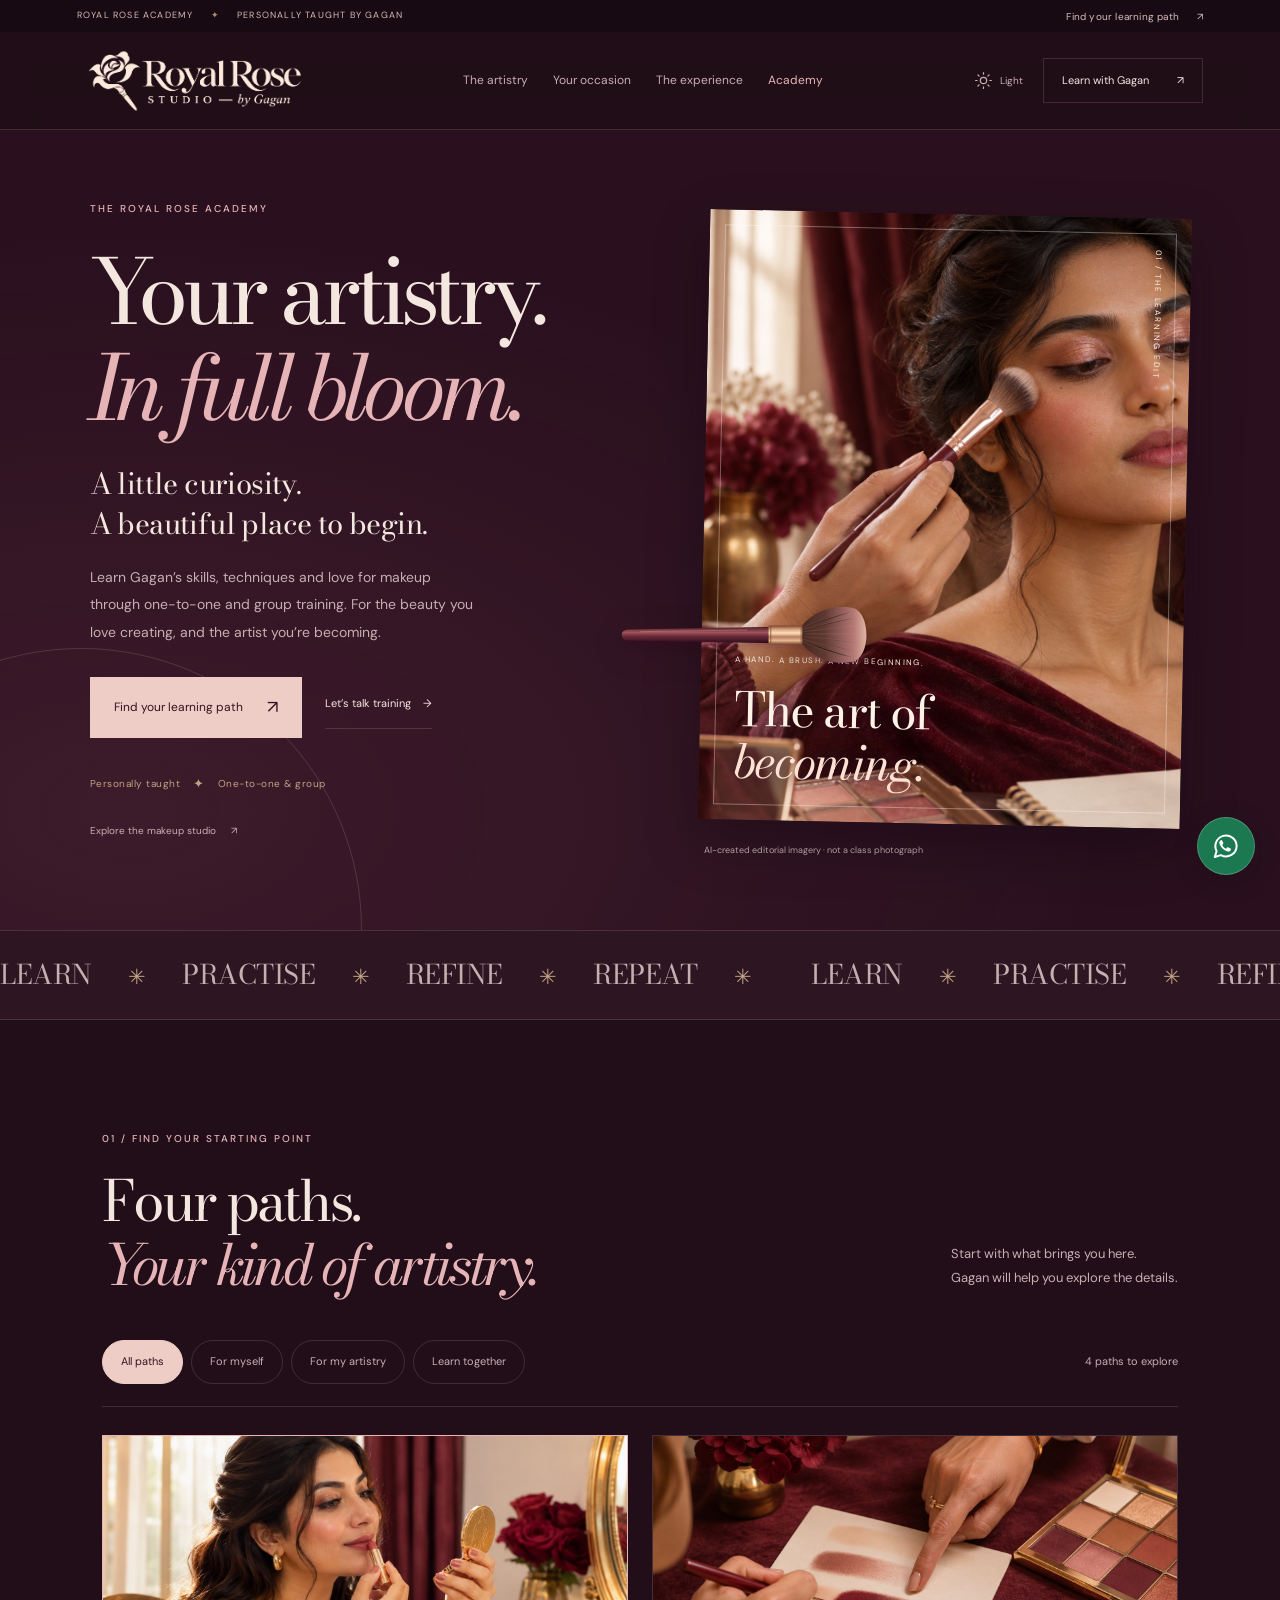
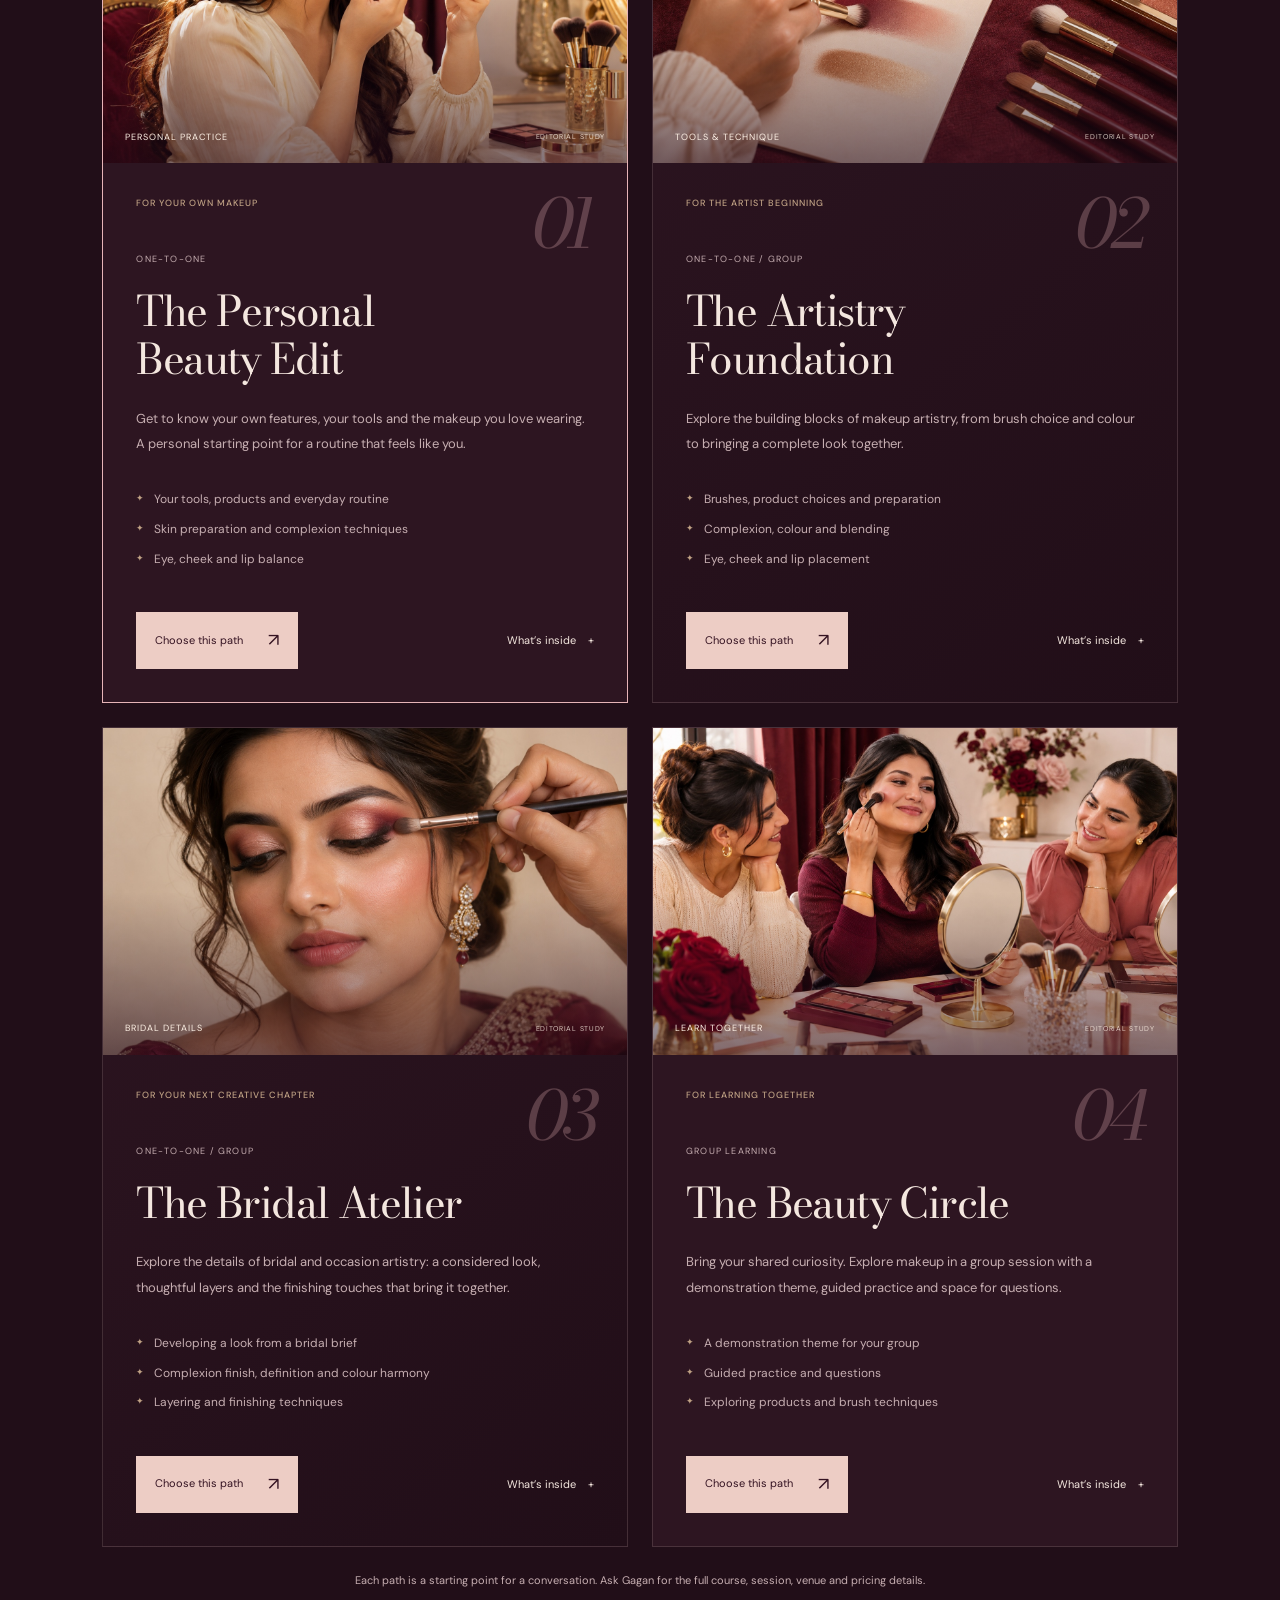
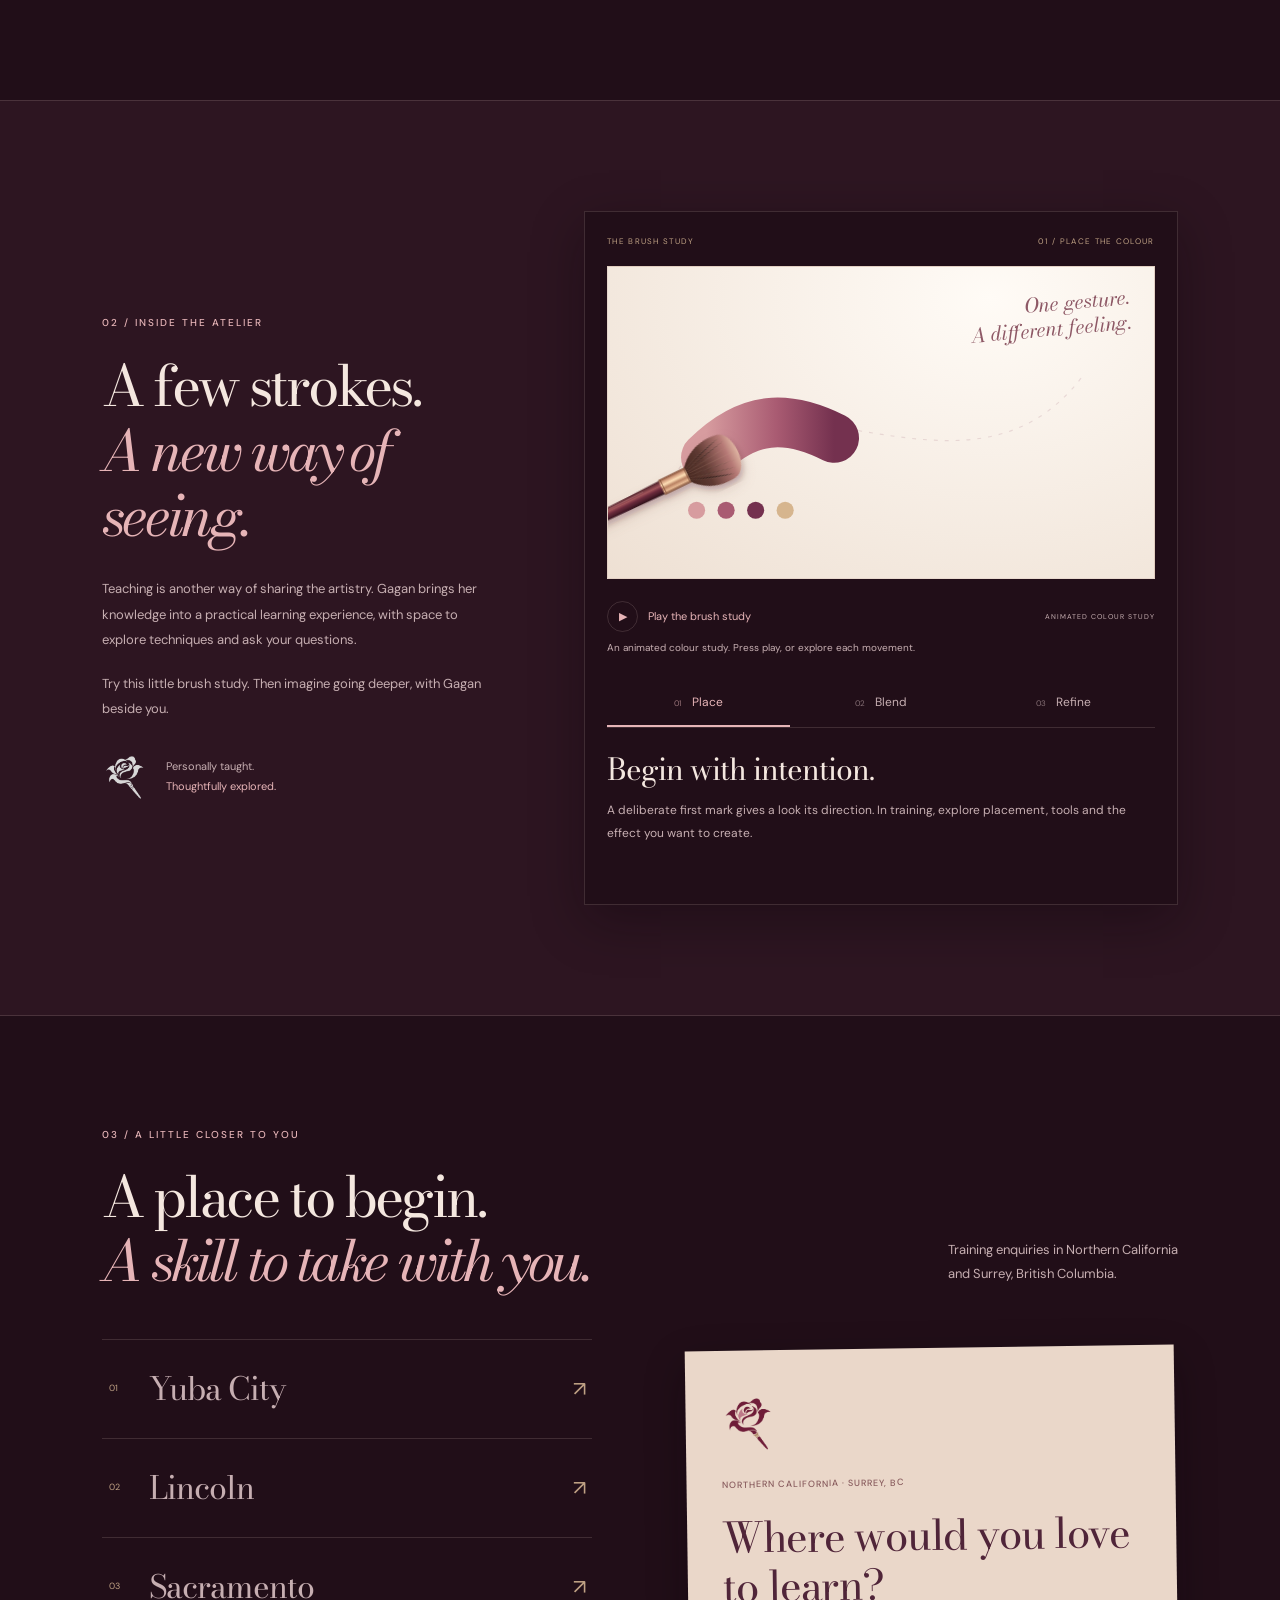
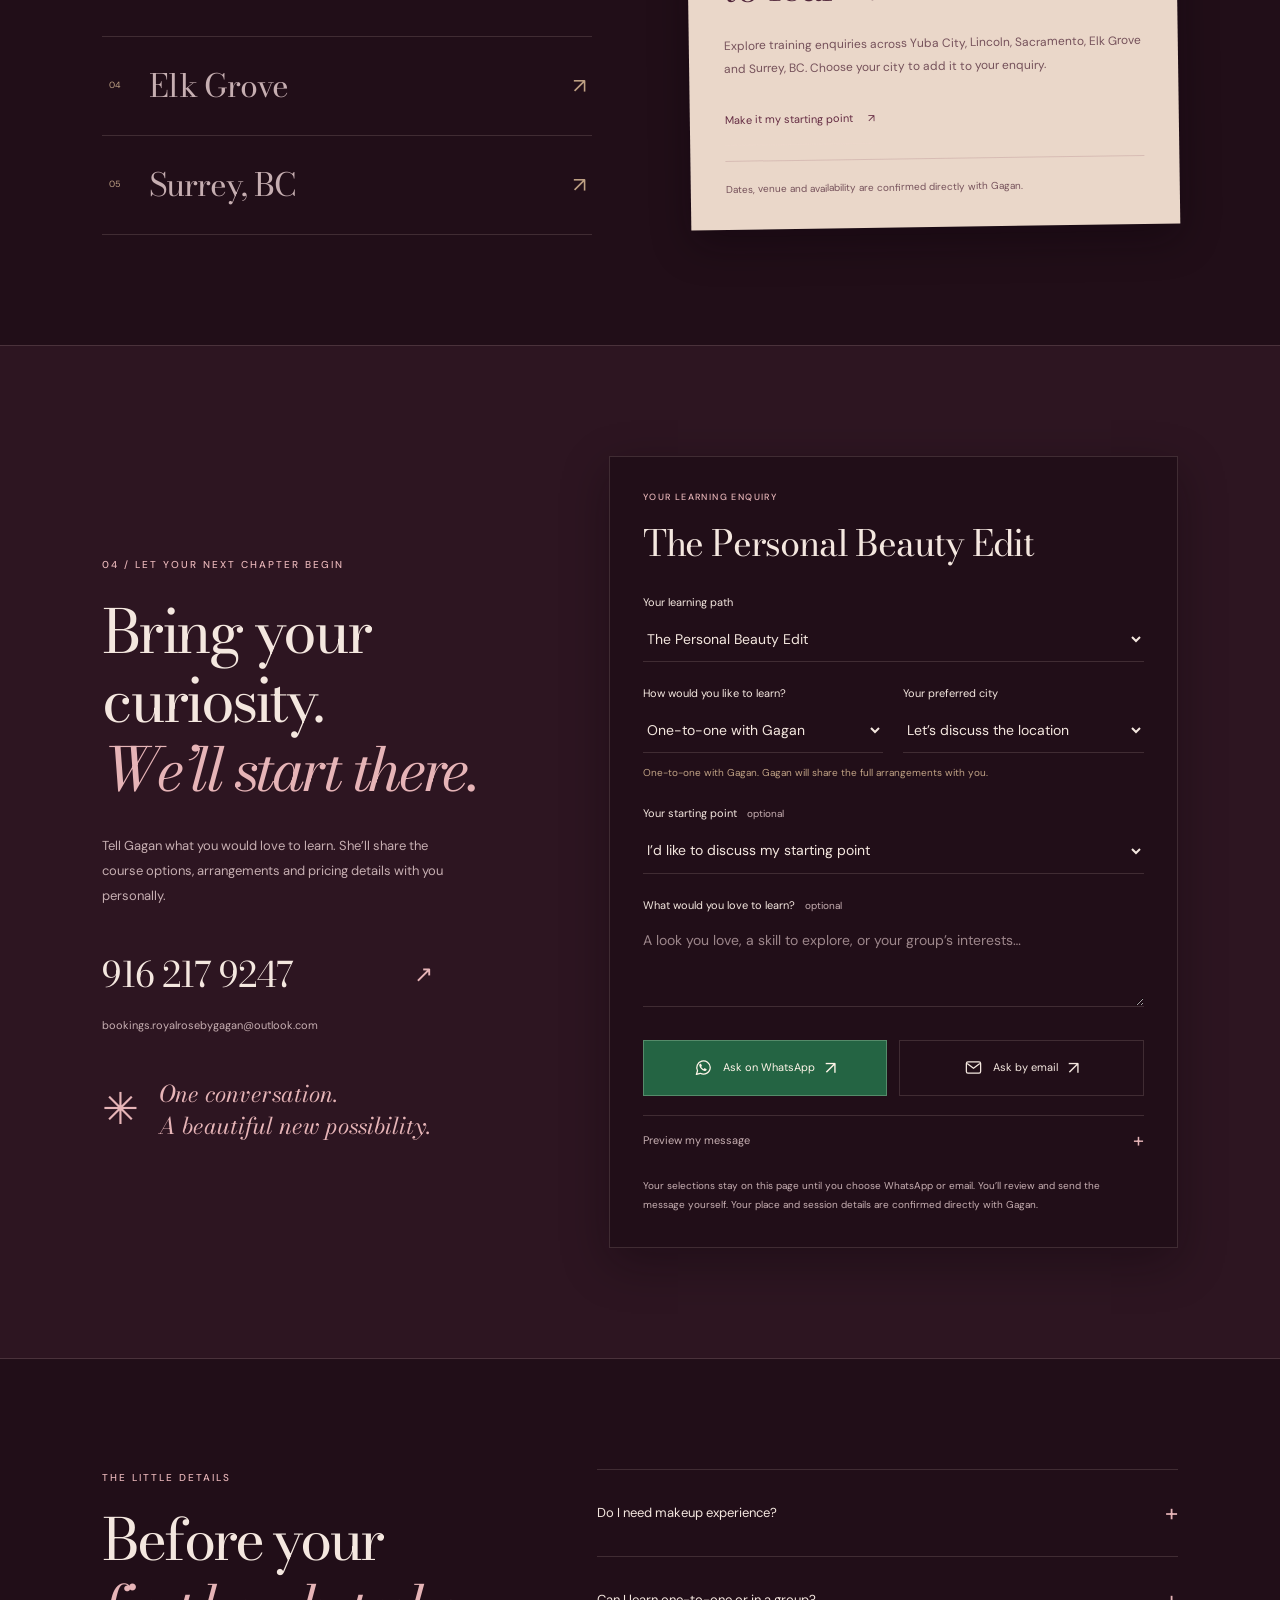
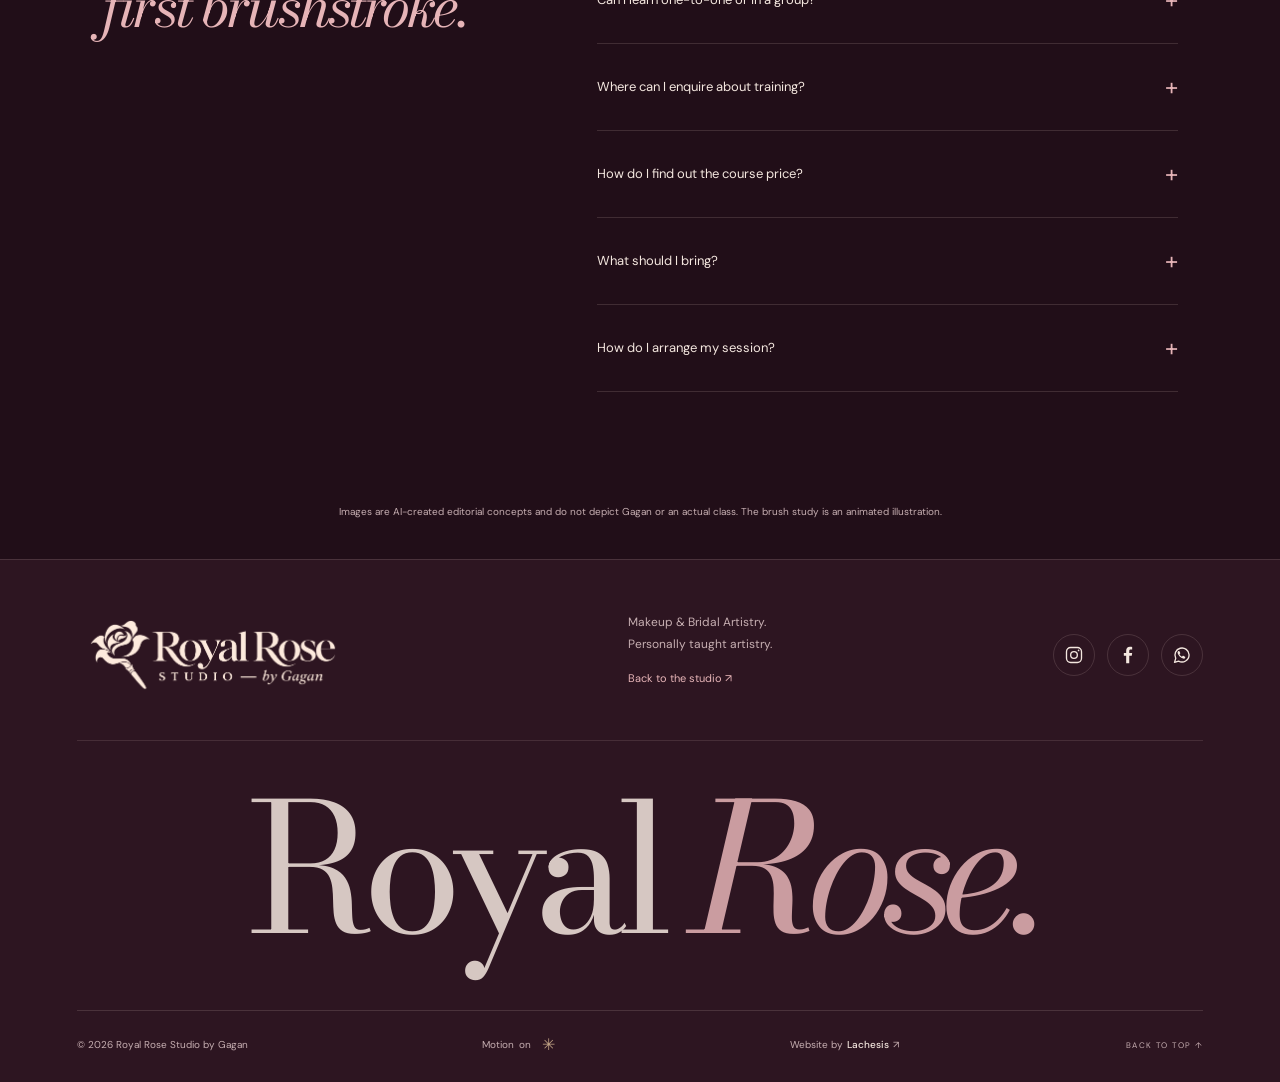
==== academy.html @ 88d3dd15 "Add Royal Rose Academy and illustrated training packages" ====
<!doctype html>
<html lang="en" data-theme="dark">
<head>
  <meta charset="UTF-8"><meta name="viewport" content="width=device-width, initial-scale=1, viewport-fit=cover">
  <meta name="theme-color" content="#210e18">
  <script>try{document.documentElement.dataset.theme=localStorage.getItem("royal-rose-theme")==="light"?"light":"dark";document.documentElement.dataset.motion=localStorage.getItem("royal-rose-motion")==="off"?"off":"on";}catch{}</script>
  <title>Royal Rose Academy | Makeup Training with Gagan</title>
  <meta name="description" content="Learn makeup directly with Gagan. Explore one-to-one and group training in Yuba City, Lincoln, Sacramento, Elk Grove and Surrey, BC. Enquire for course and pricing details.">
  <meta property="og:title" content="Royal Rose Academy — Personally taught by Gagan"><meta property="og:description" content="Your artistry. In full bloom. Explore one-to-one and group makeup training with Gagan."><meta property="og:type" content="website"><meta property="og:image" content="https://anmoldotkapoor.github.io/REDROSESTUDIO/assets/academy-session.jpg"><meta property="og:image:alt" content="Editorial study of makeup brush technique; not a photograph of Gagan or a class"><link rel="canonical" href="https://anmoldotkapoor.github.io/REDROSESTUDIO/academy.html">
  <link rel="icon" href="assets/royal-rose-favicon.svg" type="image/svg+xml">
  <link rel="stylesheet" href="fonts.css"><link rel="stylesheet" href="styles.css?v=2fd5b93f21"><link rel="stylesheet" href="academy.css?v=b1c9191c5d"><script src="academy.js?v=9c87b58b6c" type="module"></script>
</head>
<body id="top" class="academy-page">
<svg class="icon-library" xmlns="http://www.w3.org/2000/svg" aria-hidden="true"><defs>
<symbol id="icon-instagram" viewBox="0 0 24 24"><rect x="3" y="3" width="18" height="18" rx="5" fill="none" stroke="currentColor" stroke-width="1.6"/><circle cx="12" cy="12" r="4" fill="none" stroke="currentColor" stroke-width="1.6"/><circle cx="17.5" cy="6.5" r="1" fill="currentColor"/></symbol>
<symbol id="icon-facebook" viewBox="0 0 24 24"><path fill="currentColor" d="M13.5 22v-9h3l.5-3.5h-3.5V7.3c0-1 .3-1.8 1.8-1.8H17V2.4c-.7-.1-1.7-.2-2.7-.2-2.7 0-4.5 1.6-4.5 4.7v2.6H7V13h2.8v9z"/></symbol>
<symbol id="icon-whatsapp" viewBox="0 0 24 24"><path d="M20.5 11.8a8.5 8.5 0 0 1-12.6 7.5L3 20.8l1.5-4.7a8.5 8.5 0 1 1 16-4.3Z" fill="none" stroke="currentColor" stroke-width="1.6" stroke-linejoin="round"/><path d="M8 7.3c.4-.3.7-.1.9.3l1 2c.1.3 0 .6-.4 1l-.5.5c.5 1.2 1.7 2.4 3 3l.7-.8c.3-.4.6-.4.9-.3l2 1c.4.2.5.5.3.9-.4 1.3-1.5 1.7-2.5 1.4-3.1-.8-5.9-3.5-6.7-6.6-.2-1 .3-2 1.3-2.4Z" fill="currentColor"/></symbol>
<symbol id="icon-sun" viewBox="0 0 24 24"><circle cx="12" cy="12" r="4" fill="none" stroke="currentColor" stroke-width="1.5"/><path d="M12 2v2m0 16v2M2 12h2m16 0h2M5 5l1.5 1.5m11 11L19 19M5 19l1.5-1.5m11-11L19 5" fill="none" stroke="currentColor" stroke-width="1.5" stroke-linecap="round"/></symbol>
<symbol id="icon-moon" viewBox="0 0 24 24"><path d="M20 14.5A8.5 8.5 0 0 1 9.5 4 8.5 8.5 0 1 0 20 14.5Z" fill="none" stroke="currentColor" stroke-width="1.5" stroke-linejoin="round"/></symbol>
<symbol id="icon-heart" viewBox="0 0 24 24"><path d="M20.4 5.2a5.2 5.2 0 0 0-7.4 0L12 6.3l-1.1-1.1a5.2 5.2 0 1 0-7.4 7.4L12 21l8.4-8.4a5.2 5.2 0 0 0 0-7.4Z" stroke="currentColor" stroke-width="1.5" stroke-linejoin="round"/></symbol><symbol id="icon-compare" viewBox="0 0 24 24"><rect x="3" y="4" width="18" height="16" rx="1" fill="none" stroke="currentColor" stroke-width="1.5"/><path d="M12 2v20M7 9l-2 3 2 3m10-6 2 3-2 3" fill="none" stroke="currentColor" stroke-width="1.5" stroke-linecap="round" stroke-linejoin="round"/></symbol><symbol id="icon-download" viewBox="0 0 24 24"><path d="M12 3v12m-4-4 4 4 4-4M4 16v5h16v-5" fill="none" stroke="currentColor" stroke-width="1.5" stroke-linecap="round" stroke-linejoin="round"/></symbol><symbol id="icon-email" viewBox="0 0 24 24"><rect x="3" y="5" width="18" height="14" rx="2" fill="none" stroke="currentColor" stroke-width="1.6"/><path d="m4 7 8 6 8-6" fill="none" stroke="currentColor" stroke-width="1.6" stroke-linejoin="round"/></symbol></defs></svg>
<div class="reading-progress" aria-hidden="true"><span></span></div><a class="skip-link" href="#main">Skip to content</a>
<div class="announcement"><span>ROYAL ROSE ACADEMY <b>✦</b> PERSONALLY TAUGHT BY GAGAN</span><a href="#paths">Find your learning path <span aria-hidden="true">↗</span></a></div>
<header class="header" id="masthead">
  <a class="brand" href="index.html" aria-label="Royal Rose Studio by Gagan, home"><img class="brand-lockup" src="assets/royal-rose-logo.png" width="2172" height="724" alt="Royal Rose Studio by Gagan — rose and makeup brush logo"></a>
  <nav class="desktop-nav" aria-label="Main navigation"><a href="index.html#artistry">The artistry</a><a href="index.html#occasions">Your occasion</a><a href="index.html#experience">The experience</a><a href="academy.html" aria-current="page">Academy</a></nav>
  <div class="header-actions"><button class="theme-toggle" id="theme-toggle" aria-label="Switch to light mode" aria-pressed="false" title="Switch to light mode"><svg class="theme-sun" aria-hidden="true"><use href="#icon-sun"/></svg><svg class="theme-moon" aria-hidden="true"><use href="#icon-moon"/></svg><span id="theme-label">Light</span></button><a class="header-cta" href="#academy-enquire">Learn with Gagan <span aria-hidden="true">↗</span></a></div>
  <button class="menu-toggle" aria-expanded="false" aria-controls="mobile-nav" aria-label="Open menu"><span></span><span></span></button>
  <nav id="mobile-nav" class="mobile-nav" aria-label="Mobile navigation" hidden><a href="index.html#artistry">The artistry</a><a href="index.html#occasions">Your occasion</a><a href="index.html#experience">The experience</a><a href="academy.html" aria-current="page">Academy</a><a href="#academy-enquire">Ask about training ↗</a></nav>
</header>
<main id="main">
  <section class="academy-hero" aria-labelledby="academy-title">
    <div class="academy-hero-copy"><p class="eyebrow">THE ROYAL ROSE ACADEMY</p><h1 id="academy-title">Your artistry.<br><em>In full bloom.</em></h1><p class="academy-lead">A little curiosity.<br>A beautiful place to begin.</p><p class="academy-description">Learn Gagan’s skills, techniques and love for makeup through one-to-one and group training. For the beauty you love creating, and the artist you’re becoming.</p><div class="academy-hero-actions"><a class="button button-dark" href="#paths">Find your learning path <span aria-hidden="true">↗</span></a><a class="text-link" href="#academy-enquire">Let’s talk training <span aria-hidden="true">→</span></a></div><div class="academy-hero-facts"><span>Personally taught</span><i aria-hidden="true">✦</i><span>One-to-one & group</span></div><a class="academy-studio-return" href="index.html">Explore the makeup studio <span aria-hidden="true">↗</span></a></div>
    <figure class="academy-hero-media"><div class="academy-photo-wrap"><img src="assets/academy-session.jpg" width="1024" height="1280" alt="Editorial study of an anonymous artist demonstrating a makeup brush technique on a model" fetchpriority="high"><div class="academy-photo-caption"><span>A HAND. A BRUSH. A NEW BEGINNING.</span><p>The art of<br><em>becoming.</em></p></div><span class="academy-photo-corner" aria-hidden="true">01 / THE LEARNING EDIT</span></div><figcaption>AI-created editorial imagery · not a class photograph</figcaption><img class="academy-floating-brush" src="assets/brush.svg" alt="" aria-hidden="true"></figure>
  </section>
  <div class="academy-ribbon" aria-hidden="true"><div><span>LEARN <i>✳</i> PRACTISE <i>✳</i> REFINE <i>✳</i> REPEAT <i>✳</i></span><span>LEARN <i>✳</i> PRACTISE <i>✳</i> REFINE <i>✳</i> REPEAT <i>✳</i></span></div></div>

  <section id="paths" class="academy-paths section-pad" aria-labelledby="paths-title"><div class="academy-section-heading reveal"><div><p class="eyebrow">01 / FIND YOUR STARTING POINT</p><h2 id="paths-title">Four paths.<br><em>Your kind of artistry.</em></h2></div><p>Start with what brings you here.<br>Gagan will help you explore the details.</p></div><div class="path-filter-row"><div class="path-filters" role="group" aria-label="Explore training paths"><button data-path-filter="all" aria-pressed="true">All paths</button><button data-path-filter="self" aria-pressed="false">For myself</button><button data-path-filter="artist" aria-pressed="false">For my artistry</button><button data-path-filter="group" aria-pressed="false">Learn together</button></div><p id="path-count" role="status">4 paths to explore</p></div><div class="course-grid"><article class="course-card" data-course="personal"><figure class="course-image"><img src="assets/academy-personal.jpg" width="1536" height="1024" loading="lazy" decoding="async" alt="Editorial study of personal makeup practice with a compact mirror and rose lip colour"><figcaption><span>PERSONAL PRACTICE</span><i>EDITORIAL STUDY</i></figcaption></figure><div class="course-content"><div class="course-card-top"><p class="eyebrow">For your own makeup</p><span class="course-number" aria-hidden="true">01</span></div><span class="course-format">ONE-TO-ONE</span><h3>The Personal Beauty Edit</h3><p>Get to know your own features, your tools and the makeup you love wearing. A personal starting point for a routine that feels like you.</p><ul class="course-highlights"><li>Your tools, products and everyday routine</li><li>Skin preparation and complexion techniques</li><li>Eye, cheek and lip balance</li></ul><div class="course-actions"><a class="button button-dark" href="#academy-enquire" data-choose-course="personal">Choose this path <span aria-hidden="true">↗</span></a><button class="text-link" data-course-details="personal" aria-label="Explore The Personal Beauty Edit">What’s inside <span aria-hidden="true">+</span></button></div></div></article>
<article class="course-card" data-course="foundations"><figure class="course-image"><img src="assets/academy-foundations.jpg" width="1536" height="1024" loading="lazy" decoding="async" alt="Editorial study of hands practising colour blending with brushes, a palette and a practice sheet"><figcaption><span>TOOLS &amp; TECHNIQUE</span><i>EDITORIAL STUDY</i></figcaption></figure><div class="course-content"><div class="course-card-top"><p class="eyebrow">For the artist beginning</p><span class="course-number" aria-hidden="true">02</span></div><span class="course-format">ONE-TO-ONE / GROUP</span><h3>The Artistry Foundation</h3><p>Explore the building blocks of makeup artistry, from brush choice and colour to bringing a complete look together.</p><ul class="course-highlights"><li>Brushes, product choices and preparation</li><li>Complexion, colour and blending</li><li>Eye, cheek and lip placement</li></ul><div class="course-actions"><a class="button button-dark" href="#academy-enquire" data-choose-course="foundations">Choose this path <span aria-hidden="true">↗</span></a><button class="text-link" data-course-details="foundations" aria-label="Explore The Artistry Foundation">What’s inside <span aria-hidden="true">+</span></button></div></div></article>
<article class="course-card" data-course="bridal"><figure class="course-image"><img src="assets/academy-bridal.jpg" width="1536" height="1024" loading="lazy" decoding="async" alt="Editorial study of a precision brush refining a rose and bronze bridal-inspired eye look"><figcaption><span>BRIDAL DETAILS</span><i>EDITORIAL STUDY</i></figcaption></figure><div class="course-content"><div class="course-card-top"><p class="eyebrow">For your next creative chapter</p><span class="course-number" aria-hidden="true">03</span></div><span class="course-format">ONE-TO-ONE / GROUP</span><h3>The Bridal Atelier</h3><p>Explore the details of bridal and occasion artistry: a considered look, thoughtful layers and the finishing touches that bring it together.</p><ul class="course-highlights"><li>Developing a look from a bridal brief</li><li>Complexion finish, definition and colour harmony</li><li>Layering and finishing techniques</li></ul><div class="course-actions"><a class="button button-dark" href="#academy-enquire" data-choose-course="bridal">Choose this path <span aria-hidden="true">↗</span></a><button class="text-link" data-course-details="bridal" aria-label="Explore The Bridal Atelier">What’s inside <span aria-hidden="true">+</span></button></div></div></article>
<article class="course-card" data-course="circle"><figure class="course-image"><img src="assets/academy-circle.jpg" width="1536" height="1024" loading="lazy" decoding="async" alt="Editorial concept of three adult learners sharing makeup practice around a studio table"><figcaption><span>LEARN TOGETHER</span><i>EDITORIAL STUDY</i></figcaption></figure><div class="course-content"><div class="course-card-top"><p class="eyebrow">For learning together</p><span class="course-number" aria-hidden="true">04</span></div><span class="course-format">GROUP LEARNING</span><h3>The Beauty Circle</h3><p>Bring your shared curiosity. Explore makeup in a group session with a demonstration theme, guided practice and space for questions.</p><ul class="course-highlights"><li>A demonstration theme for your group</li><li>Guided practice and questions</li><li>Exploring products and brush techniques</li></ul><div class="course-actions"><a class="button button-dark" href="#academy-enquire" data-choose-course="circle">Choose this path <span aria-hidden="true">↗</span></a><button class="text-link" data-course-details="circle" aria-label="Explore The Beauty Circle">What’s inside <span aria-hidden="true">+</span></button></div></div></article></div><p class="academy-pack-note">Each path is a starting point for a conversation. Ask Gagan for the full course, session, venue and pricing details.</p></section>

  <section id="atelier" class="academy-atelier section-pad" aria-labelledby="atelier-title"><div class="academy-atelier-copy reveal"><p class="eyebrow">02 / INSIDE THE ATELIER</p><h2 id="atelier-title">A few strokes.<br><em>A new way of seeing.</em></h2><p>Teaching is another way of sharing the artistry. Gagan brings her knowledge into a practical learning experience, with space to explore techniques and ask your questions.</p><p>Try this little brush study. Then imagine going deeper, with Gagan beside you.</p><div class="mentor-signoff"><img src="assets/royal-rose-emblem.png" alt=""><span>Personally taught.<br><strong>Thoughtfully explored.</strong></span></div></div>
    <div class="lesson-card reveal"><div class="lesson-top"><span>THE BRUSH STUDY</span><span id="lesson-cue">01 / PLACE THE COLOUR</span></div><div id="lesson-stage" class="lesson-stage" data-step="place"><svg class="pigment-study" viewBox="0 0 700 400" aria-hidden="true"><defs><linearGradient id="study-rose" x1="0" x2="1"><stop stop-color="#d79c9f"/><stop offset=".55" stop-color="#a95b72"/><stop offset="1" stop-color="#74314f"/></linearGradient><linearGradient id="study-gold" x1="0" x2="1"><stop stop-color="#d6b58e"/><stop offset="1" stop-color="#ae6e69"/></linearGradient><filter id="study-soft"><feGaussianBlur stdDeviation="10"/></filter></defs><path class="study-guide" d="M90 260C205 95 460 340 610 140" fill="none" stroke="#6d233f20" stroke-width="1.5" stroke-dasharray="5 9"/><g class="study-layer study-place"><path class="pigment-line" d="M125 245C180 190 230 190 290 220" pathLength="1" fill="none" stroke="url(#study-rose)" stroke-width="64" stroke-linecap="round"/></g><g class="study-layer study-blend"><path class="pigment-line" d="M125 245C245 70 430 350 580 165" pathLength="1" fill="none" stroke="url(#study-rose)" stroke-width="80" stroke-linecap="round" filter="url(#study-soft)"/><path class="pigment-line" d="M125 245C245 70 430 350 580 165" pathLength="1" fill="none" stroke="url(#study-rose)" stroke-width="50" stroke-linecap="round" opacity=".7"/></g><g class="study-layer study-refine"><path class="pigment-line" d="M125 245C245 70 430 350 580 165" pathLength="1" fill="none" stroke="url(#study-rose)" stroke-width="64" stroke-linecap="round" opacity=".9"/><path class="pigment-line gold-finish" d="M150 229C270 104 424 303 566 161" pathLength="1" fill="none" stroke="url(#study-gold)" stroke-width="5" stroke-linecap="round"/></g><circle cx="113" cy="313" r="11" fill="#d79c9f"/><circle cx="151" cy="313" r="11" fill="#a95b72"/><circle cx="189" cy="313" r="11" fill="#74314f"/><circle cx="227" cy="313" r="11" fill="#d6b58e"/></svg><img class="lesson-brush" src="assets/brush.svg" alt="" aria-hidden="true"><span class="lesson-paper-note" aria-hidden="true">One gesture.<br>A different feeling.</span></div><div class="lesson-control-row"><button id="lesson-play" class="lesson-play" aria-pressed="false" aria-describedby="lesson-motion-note"><span class="play-symbol" aria-hidden="true">▶</span><span id="lesson-play-label">Play the brush study</span></button><span class="lesson-animation-label">ANIMATED COLOUR STUDY</span></div><p id="lesson-motion-note" class="lesson-motion-note">An animated colour study. Press play, or explore each movement.</p><div class="lesson-steps" role="group" aria-label="Explore a brush movement"><button class="lesson-step" aria-pressed="true"><span>01</span> Place</button><button class="lesson-step" aria-pressed="false"><span>02</span> Blend</button><button class="lesson-step" aria-pressed="false"><span>03</span> Refine</button></div><div class="lesson-text"><h3 id="lesson-title">Begin with intention.</h3><p id="lesson-copy">A deliberate first mark gives a look its direction. In training, explore placement, tools and the effect you want to create.</p></div><p id="lesson-status" class="visually-hidden" role="status"></p></div>
  </section>

  <section id="academy-locations" class="academy-locations section-pad" aria-labelledby="locations-title"><div class="academy-section-heading reveal"><div><p class="eyebrow">03 / A LITTLE CLOSER TO YOU</p><h2 id="locations-title">A place to begin.<br><em>A skill to take with you.</em></h2></div><p>Training enquiries in Northern California<br>and Surrey, British Columbia.</p></div><div class="academy-location-grid"><div class="academy-cities" role="group" aria-label="Choose your training city"><button class="city-choice" data-city="yuba-city" aria-pressed="false"><span>01</span> Yuba City <i aria-hidden="true">↗</i></button><button class="city-choice" data-city="lincoln" aria-pressed="false"><span>02</span> Lincoln <i aria-hidden="true">↗</i></button><button class="city-choice" data-city="sacramento" aria-pressed="false"><span>03</span> Sacramento <i aria-hidden="true">↗</i></button><button class="city-choice" data-city="elk-grove" aria-pressed="false"><span>04</span> Elk Grove <i aria-hidden="true">↗</i></button><button class="city-choice" data-city="surrey" aria-pressed="false"><span>05</span> Surrey, BC <i aria-hidden="true">↗</i></button></div><div class="city-note"><img src="assets/royal-rose-emblem.png" alt="" aria-hidden="true"><p id="city-region" class="eyebrow">NORTHERN CALIFORNIA · SURREY, BC</p><h3 id="city-title">Where would you love to learn?</h3><p id="city-copy">Explore training enquiries across Yuba City, Lincoln, Sacramento, Elk Grove and Surrey, BC. Choose your city to add it to your enquiry.</p><a class="text-link" href="#academy-enquire">Make it my starting point <span aria-hidden="true">↗</span></a><p class="fine-print">Dates, venue and availability are confirmed directly with Gagan.</p></div></div><p id="city-status" class="visually-hidden" role="status"></p></section>

  <section id="academy-enquire" class="academy-enquire section-pad" aria-labelledby="academy-enquire-title"><div class="academy-enquire-copy reveal"><p class="eyebrow">04 / LET YOUR NEXT CHAPTER BEGIN</p><h2 id="academy-enquire-title">Bring your curiosity.<br><em>We’ll start there.</em></h2><p>Tell Gagan what you would love to learn. She’ll share the course options, arrangements and pricing details with you personally.</p><a class="academy-direct-phone" href="tel:+19162179247">916 217 9247 <span aria-hidden="true">↗</span></a><p class="academy-direct-email"><a href="mailto:bookings.royalrosebygagan@outlook.com">bookings.royalrosebygagan@outlook.com</a></p><div class="academy-enquiry-note"><span aria-hidden="true">✳</span><p>One conversation.<br>A beautiful new possibility.</p></div></div>
    <form id="academy-planner" class="academy-planner"><p class="eyebrow">YOUR LEARNING ENQUIRY</p><h3 id="planner-course-title">The Personal Beauty Edit</h3><label for="course-select">Your learning path</label><select id="course-select" name="course"><option value="personal">The Personal Beauty Edit</option><option value="foundations">The Artistry Foundation</option><option value="bridal">The Bridal Atelier</option><option value="circle">The Beauty Circle</option></select><div class="academy-planner-row"><div><label for="format-select">How would you like to learn?</label><select id="format-select" name="format"><option value="one-to-one">One-to-one with Gagan</option></select></div><div><label for="city-select">Your preferred city</label><select id="city-select" name="city"><option value="">Let’s discuss the location</option><option value="yuba-city">Yuba City</option><option value="lincoln">Lincoln</option><option value="sacramento">Sacramento</option><option value="elk-grove">Elk Grove</option><option value="surrey">Surrey, BC, Canada</option></select></div></div><p id="planner-format-note" class="planner-format-note">One-to-one with Gagan. Gagan will share the full arrangements with you.</p><label for="experience-select">Your starting point <span>optional</span></label><select id="experience-select" name="experience"><option value="">I’d like to discuss my starting point</option><option value="new">I’m just starting</option><option value="personal">I’m comfortable doing my own makeup</option><option value="practising">I’m a practising makeup artist</option></select><label for="academy-goal">What would you love to learn? <span>optional</span></label><textarea id="academy-goal" name="goal" rows="3" maxlength="500" placeholder="A look you love, a skill to explore, or your group’s interests…"></textarea><div class="academy-contact-links"><a id="enquiry-whatsapp" class="button academy-whatsapp" href="https://wa.me/19162179247?text=Hi%20Gagan%2C%20please%20share%20Royal%20Rose%20Academy%20course%20and%20pricing%20details." target="_blank" rel="noopener noreferrer"><svg aria-hidden="true"><use href="#icon-whatsapp"/></svg>Ask on WhatsApp <span aria-hidden="true">↗</span></a><a id="enquiry-email" class="button button-outline" href="mailto:bookings.royalrosebygagan@outlook.com?subject=Royal%20Rose%20Academy%20enquiry"><svg aria-hidden="true"><use href="#icon-email"/></svg>Ask by email <span aria-hidden="true">↗</span></a></div><p id="planner-status" class="planner-status" role="status"></p><details id="message-preview" class="academy-message-preview"><summary>Preview my message <span aria-hidden="true">+</span></summary><pre id="academy-message">Hi Gagan, I’d love to learn about Royal Rose Academy. Please share the course options and pricing details.</pre><button type="button" id="copy-academy-message" class="text-link">Copy my enquiry <span aria-hidden="true">↗</span></button><p id="copy-academy-status" role="status"></p></details><p class="academy-privacy-note">Your selections stay on this page until you choose WhatsApp or email. You’ll review and send the message yourself. Your place and session details are confirmed directly with Gagan.</p></form>
  </section>

  <section class="academy-faq section-pad" aria-labelledby="academy-faq-title"><div><p class="eyebrow">THE LITTLE DETAILS</p><h2 id="academy-faq-title">Before your<br><em>first brushstroke.</em></h2></div><div class="faq-list"><details><summary>Do I need makeup experience?<span>+</span></summary><p>There are starting points for learning your own makeup, exploring foundations and developing your artistry. Share your experience and goals with Gagan so she can discuss a suitable path with you.</p></details><details><summary>Can I learn one-to-one or in a group?<span>+</span></summary><p>Yes. The Personal Beauty Edit is a one-to-one path; The Beauty Circle is for group learning. The Artistry Foundation and The Bridal Atelier can be discussed as one-to-one or group training.</p></details><details><summary>Where can I enquire about training?<span>+</span></summary><p>Yuba City, Lincoln, Sacramento, Elk Grove and Surrey, BC, Canada. Gagan will confirm available dates, venue and arrangements directly with you.</p></details><details><summary>How do I find out the course price?<span>+</span></summary><p>Choose a path and use WhatsApp or email to request the complete course and pricing details from Gagan. Prices are shared personally; no booking or payment is taken on this website.</p></details><details><summary>What should I bring?<span>+</span></summary><p>Tell Gagan about the tools and products you already use and the skills you want to learn. She’ll confirm what to bring and the preparation for your chosen training.</p></details><details><summary>How do I arrange my session?<span>+</span></summary><p>Send your learning enquiry to Gagan. Together, discuss the path, learning format, city, dates and pricing before making any arrangements. An enquiry does not reserve or confirm a place.</p></details></div></section>
  <p class="academy-image-note">Images are AI-created editorial concepts and do not depict Gagan or an actual class. The brush study is an animated illustration.</p>
</main>
<footer class="footer"><div class="footer-top"><a class="brand" href="index.html"><img class="brand-lockup" src="assets/royal-rose-logo.png" width="2172" height="724" alt="Royal Rose Studio by Gagan — rose and makeup brush logo"></a><p>Makeup & Bridal Artistry.<br>Personally taught artistry.<br><a class="academy-footer-link" href="index.html">Back to the studio ↗</a></p><div class="footer-social"><a class="social-icon" href="https://www.instagram.com/royalrosestudiobygagan/" target="_blank" rel="noopener noreferrer" aria-label="Royal Rose Studio on Instagram" title="Instagram"><svg aria-hidden="true"><use href="#icon-instagram"/></svg></a><button class="social-icon" id="facebook-info" aria-label="Find Royal Rose Studio on Facebook" title="Facebook"><svg aria-hidden="true"><use href="#icon-facebook"/></svg></button><a class="social-icon" href="https://wa.me/19162179247" target="_blank" rel="noopener noreferrer" aria-label="Chat with Gagan on WhatsApp" title="WhatsApp"><svg aria-hidden="true"><use href="#icon-whatsapp"/></svg></a></div></div><div class="footer-brandline" aria-hidden="true">Royal <em>Rose.</em></div><div class="footer-bottom"><span>© <span id="year">2026</span> Royal Rose Studio by Gagan</span><button id="motion-toggle" class="motion-toggle" aria-pressed="false">Motion <span>on</span> <i aria-hidden="true">✳</i></button><a class="footer-credit" id="site-credit" href="https://www.thelachesis.com" target="_blank" rel="noopener noreferrer">Website by <strong>Lachesis</strong> <span aria-hidden="true">↗</span></a><a href="#top">BACK TO TOP ↑</a></div></footer>
<a class="whatsapp-float" href="https://wa.me/19162179247?text=Hi%20Gagan%2C%20I%E2%80%99d%20love%20to%20ask%20about%20Royal%20Rose%20Academy%20training%20and%20pricing%20details." target="_blank" rel="noopener noreferrer" aria-label="Ask Gagan about Academy training on WhatsApp"><span>Let’s talk training</span><svg aria-hidden="true"><use href="#icon-whatsapp"/></svg></a>
<div class="mobile-book"><a href="#paths">Find your path</a><a href="#academy-enquire">Learn with Gagan ↗</a></div>
<dialog id="course-dialog" class="modal academy-course-dialog" aria-labelledby="course-dialog-title" aria-describedby="course-dialog-copy"><button class="modal-close" aria-label="Close training details">×</button><p class="eyebrow" id="course-dialog-category"></p><img id="course-dialog-image" src="assets/academy-personal.jpg" width="1536" height="1024" alt="Editorial study of personal makeup practice"><h2 id="course-dialog-title"></h2><p id="course-dialog-copy"></p><p class="course-dialog-formats" id="course-dialog-formats"></p><h3>What you’ll explore</h3><ul id="course-dialog-topics"></ul><p id="course-dialog-note"></p><div class="academy-contact-links"><a id="dialog-whatsapp" class="button academy-whatsapp" href="https://wa.me/19162179247" target="_blank" rel="noopener noreferrer"><svg aria-hidden="true"><use href="#icon-whatsapp"/></svg>WhatsApp for details ↗</a><a id="dialog-email" class="button button-outline" href="mailto:bookings.royalrosebygagan@outlook.com">Email for details ↗</a></div><button id="dialog-personalise" class="text-link">Personalise my enquiry <span aria-hidden="true">↗</span></button><p class="fine-print">Course, session, venue and pricing details are confirmed directly with Gagan.</p></dialog>
<dialog id="facebook-dialog" class="modal info-modal" aria-labelledby="facebook-dialog-title"><button class="modal-close" aria-label="Close Facebook information">×</button><h2 id="facebook-dialog-title">Find Royal Rose Studio.</h2><p>Search Facebook for “Royal Rose Studio”. For the supplied Instagram profile, visit <a href="https://www.instagram.com/royalrosestudiobygagan/" target="_blank" rel="noopener noreferrer">@royalrosestudiobygagan ↗</a>.</p></dialog>
<noscript><p class="academy-noscript">For course and pricing details, <a href="https://wa.me/19162179247">WhatsApp Gagan</a> or <a href="mailto:bookings.royalrosebygagan@outlook.com">send an email</a>.</p></noscript>
</body></html>
---- fonts.css ----
@font-face {
  font-family: 'Bodoni Moda';
  font-style: italic;
  font-weight: 400;
  font-display: swap;
  src: url(assets/fonts/aFT07PxzY382XsXX63LUYJSPUqb0pL6OQqxrZLnVbvZedvJtj-V7tIaZKMN4sQ.ttf) format('truetype');
}
@font-face {
  font-family: 'Bodoni Moda';
  font-style: normal;
  font-weight: 400;
  font-display: swap;
  src: url(assets/fonts/aFT67PxzY382XsXX63LUYL6GYFcan6NJrKp-VPjfJMShrpsGFUt8oU7awIA.ttf) format('truetype');
}
@font-face {
  font-family: 'DM Sans';
  font-style: normal;
  font-weight: 400;
  font-display: swap;
  src: url(assets/fonts/rP2tp2ywxg089UriI5-g4vlH9VoD8CmcqZG40F9JadbnoEwAopxhTg.ttf) format('truetype');
}
@font-face {
  font-family: 'DM Sans';
  font-style: normal;
  font-weight: 500;
  font-display: swap;
  src: url(assets/fonts/rP2tp2ywxg089UriI5-g4vlH9VoD8CmcqZG40F9JadbnoEwAkJxhTg.ttf) format('truetype');
}
---- styles.css ----
:root{--serif:'Bodoni Moda',Georgia,serif;--sans:'DM Sans',Arial,sans-serif;--bg:#210e18;--surface:#2d1521;--surface-2:#371b2a;--ink:#f4e7df;--muted:#c6aeb1;--accent:#e6b4b7;--gold:#bfa184;--line:#f0d6ce26;--button:#edcdc5;--button-ink:#351322;--header-bg:#210e18ed;--hero-bg:#2a101e;--shadow:#08030855;--field:#1c0c14;--swatch:#c88d98;color-scheme:dark}html[data-theme=light]{--bg:#faf3ed;--surface:#f1e3dc;--surface-2:#e9d7ce;--ink:#361b28;--muted:#765b63;--accent:#8c3d54;--gold:#946e50;--line:#6e3a492c;--button:#64223c;--button-ink:#fff1e8;--header-bg:#faf3eded;--hero-bg:#f3e6de;--shadow:#5d233c14;--field:#fbf5f0;color-scheme:light}*{box-sizing:border-box}html{scroll-behavior:smooth;scroll-padding-top:115px}body{margin:0;background:var(--bg);color:var(--ink);font-family:var(--sans);font-size:14px;line-height:1.75;-webkit-font-smoothing:antialiased;transition:background .35s,color .35s}body:has(dialog[open]){overflow:hidden}button,input,select,textarea{font:inherit}button,a{-webkit-tap-highlight-color:transparent}button{cursor:pointer;color:inherit}a{color:inherit;text-decoration:none}button:disabled{cursor:default;opacity:.5}img{display:block;width:100%;height:auto}svg{display:block}h1,h2,h3,h4,p{margin:0}h1,h2,h3,h4{font-weight:400}h1,h2,h3{font-family:var(--serif);line-height:1.15;letter-spacing:-.055em}h2{font-size:clamp(42px,4.4vw,67px)}h3{font-size:40px}em{font-weight:400;color:var(--accent)}::selection{background:#a5566f;color:#fff0e9}:focus-visible{outline:2px solid var(--accent);outline-offset:5px}[hidden]{display:none!important}.icon-library{position:absolute;width:0;height:0;overflow:hidden}.icon{width:21px;height:21px;flex-shrink:0}.skip-link{position:fixed;top:-70px;left:20px;background:var(--button);color:var(--button-ink);padding:10px 20px;z-index:100}.skip-link:focus{top:10px}.reading-progress{height:2px;position:fixed;top:0;left:0;right:0;z-index:70;pointer-events:none}.reading-progress span{display:block;height:100%;background:var(--accent);transform:scaleX(0);transform-origin:left}.announcement{min-height:32px;padding:7px 6%;display:flex;align-items:center;justify-content:space-between;background:#180a12;color:#d8bbb7;font-size:9px;letter-spacing:1.2px;line-height:1.5}.announcement b{font-weight:400;color:#b18c70;margin:0 14px}.announcement a{font-size:10px;letter-spacing:.2px;display:flex;gap:18px}.header{height:98px;display:flex;align-items:center;justify-content:space-between;gap:30px;padding:0 6%;position:sticky;top:0;z-index:30;background:var(--header-bg);backdrop-filter:blur(18px);border-bottom:1px solid var(--line);transition:background .35s,box-shadow .35s}.header.scrolled{box-shadow:0 8px 30px var(--shadow)}.brand{display:inline-flex;gap:12px;align-items:center;flex-shrink:0}.brand-mark{width:39px;height:54px;object-fit:contain;filter:brightness(0) saturate(100%) invert(86%) sepia(13%) saturate(479%) hue-rotate(313deg) brightness(101%)}html[data-theme=light] .brand-mark{filter:none}.brand-type{font-family:var(--serif);font-size:29px;line-height:1.04;letter-spacing:-1px;color:var(--ink)}.brand-type>span{display:flex;align-items:center;justify-content:space-between;font-family:var(--sans);font-size:7px;letter-spacing:3.5px;margin-top:9px}.brand-type i{font-family:var(--serif);font-size:13px;letter-spacing:-.1px;font-weight:400;color:var(--accent)}.desktop-nav{display:flex;gap:30px;font-size:12px;color:var(--muted)}.desktop-nav a{position:relative;white-space:nowrap}.desktop-nav a:after{content:'';position:absolute;bottom:-6px;left:0;width:0;height:1px;background:var(--accent);transition:width .3s}.desktop-nav a:hover,.desktop-nav a.current{color:var(--ink)}.desktop-nav a:hover:after,.desktop-nav a.current:after{width:100%}.header-actions{display:flex;align-items:center;gap:20px}.header-cta{display:flex;align-items:center;justify-content:space-between;gap:28px;font-size:11px;border:1px solid var(--line);padding:12px 18px;white-space:nowrap;transition:background .25s,border-color .25s}.header-cta:hover{background:var(--surface-2);border-color:var(--accent)}.theme-toggle{display:flex;align-items:center;justify-content:center;gap:7px;min-height:40px;background:none;border:0;padding:8px 0;color:var(--muted);font-size:10px;white-space:nowrap}.theme-toggle svg{width:19px;height:19px;transition:transform .35s}.theme-toggle:hover{color:var(--ink)}.theme-toggle:hover svg{transform:rotate(35deg)}.theme-moon{display:none}html[data-theme=light] .theme-sun{display:none}html[data-theme=light] .theme-moon{display:block}.menu-toggle,.mobile-nav{display:none}.hero{isolation:isolate;display:grid;grid-template-columns:.94fr 1.06fr;gap:3%;padding:68px 6% 48px;position:relative;min-height:755px;background:var(--hero-bg);overflow:clip}.hero:before{content:'';position:absolute;inset:0;z-index:-2;background:radial-gradient(ellipse at 12% 60%,#863b5630,transparent 50%),radial-gradient(ellipse at 85% 10%,#a5595422,transparent 60%),linear-gradient(115deg,transparent 35%,#8a415311 48%,transparent 60%)}.hero-edition{position:absolute;top:23px;left:6%;right:6%;display:flex;justify-content:space-between;color:var(--muted);font-size:8px;letter-spacing:1.6px}.hero-edition>span:last-child{font-size:7px;opacity:.65}.hero-atmosphere{position:absolute;inset:0;pointer-events:none;z-index:-1;overflow:hidden}.hero-atmosphere>img{position:absolute;width:500px;bottom:-190px;left:15%;opacity:.045;filter:grayscale(1) brightness(2);transform:rotate(-25deg)}html[data-theme=light] .hero-atmosphere>img{filter:none;opacity:.06}.hero-atmosphere>span{position:absolute;width:22px;height:39px;border-radius:70% 3% 70% 30%;background:linear-gradient(130deg,#b67b7d60,#6d2e4305);transform:rotate(25deg);animation:petal-drift 15s ease-in-out infinite;opacity:.5}.hero-atmosphere>span:nth-child(1){left:38%;top:12%}.hero-atmosphere>span:nth-child(2){left:8%;top:70%;width:15px;height:25px;animation-delay:-6s}.hero-atmosphere>span:nth-child(3){left:50%;top:50%;width:33px;animation-delay:-9s}.hero-copy{padding:24px 0 15px;position:relative;z-index:3;align-self:center}.eyebrow{font-size:9px;font-weight:500;letter-spacing:2px;text-transform:uppercase;color:var(--accent);line-height:1.8}.tiny-star{font-size:18px;vertical-align:middle;margin-right:9px}.hero h1{font-size:clamp(74px,7.1vw,108px);line-height:1.04;letter-spacing:-.075em;margin:25px 0 26px}.hero h1 em{display:block;color:var(--accent);margin-top:-2px}.hero-description{font-size:14px;color:var(--muted);line-height:1.9;max-width:320px;margin-bottom:27px}.hero-description em{color:var(--ink);font-family:var(--serif);font-size:16px}.button{display:inline-flex;align-items:center;justify-content:space-between;gap:36px;min-height:52px;padding:15px 23px;border:1px solid transparent;background:transparent;color:inherit;font-size:12px;line-height:1.6;position:relative;transition:background .3s,transform .3s,border-color .3s;overflow:hidden}.button:after{content:'';position:absolute;inset:0;transform:translateX(-120%) skewX(-20deg);background:linear-gradient(90deg,transparent,#ffffff20,transparent);pointer-events:none;transition:transform .7s}.button:hover:after{transform:translateX(120%) skewX(-20deg)}.button:hover{transform:translateY(-3px)}.button-dark{background:var(--button);color:var(--button-ink)}.button-dark:hover{box-shadow:0 8px 30px var(--shadow)}.button-cream{background:#f2dcd0;color:#381623}.button span{font-size:18px}.button-outline{border-color:var(--line);color:var(--ink)}.button-outline:hover{border-color:var(--accent);background:var(--surface)}.text-link{background:none;border:0;border-bottom:1px solid var(--line);padding:0 0 6px;display:inline-flex;align-items:center;gap:18px;color:var(--ink);font-size:12px;line-height:1.7;transition:color .25s,border-color .25s}.text-link:hover{color:var(--accent);border-color:var(--accent)}.hero-copy>.text-link{display:flex;width:max-content;font-size:11px;margin-top:18px;color:var(--muted)}.hero-foot{display:flex;align-items:center;gap:14px;margin-top:35px}.hero-foot .line{width:28px;height:1px;background:var(--gold)}.hero-foot p{font-size:7px;color:var(--muted);letter-spacing:1.5px}.hero-foot p span{margin:0 5px}.hero-visual{position:relative;align-self:center;min-width:0;padding-bottom:27px}.hero-image-wrap{position:relative;height:619px;background:#29120f;overflow:hidden;transform:rotate(1.6deg);transform-origin:center;box-shadow:0 20px 60px var(--shadow)}.hero-image-wrap:after{content:'';position:absolute;inset:14px;border:1px solid #f5d9c638;pointer-events:none;z-index:2}.hero-image{height:100%;object-fit:cover;object-position:65% 40%;transform:translate3d(var(--portrait-x,0px),var(--portrait-y,0px),0) scale(1.045);transition:transform 1s cubic-bezier(.2,.7,.3,1);animation:portrait-enter 1.6s ease-out}.hero-image-shade{position:absolute;inset:0;background:linear-gradient(180deg,#2c111110,transparent 30%,#18091008 50%,#170b0eae)}.image-label{position:absolute;top:32px;right:25px;writing-mode:vertical-rl;color:#ecd8ca;font-size:7px;letter-spacing:2px}.image-script{position:absolute;left:35px;bottom:33px;font-family:var(--serif);font-size:31px;line-height:1.2;letter-spacing:-.8px;color:#fff0e3}.image-script>span{display:block;font-family:var(--sans);font-size:7px;letter-spacing:1.6px;margin-bottom:14px;color:#d7bba9}.image-script em{color:#f3c5bc}.round-seal{position:absolute;right:-26px;bottom:76px;width:110px;height:110px;border-radius:50%;background:var(--bg);border:1px solid var(--gold);color:var(--accent);display:grid;place-items:center;z-index:3;box-shadow:0 5px 25px var(--shadow)}.round-seal svg{width:100%;height:100%;position:absolute;inset:0;animation:seal-spin 45s linear infinite}.round-seal text{fill:var(--accent);font-size:8.4px;letter-spacing:1.65px;font-family:var(--sans)}.round-seal>span{font-family:var(--serif);font-size:40px;font-style:italic}.hero-brush{position:absolute;width:310px;left:-125px;bottom:102px;z-index:4;pointer-events:none;animation:brush-fly 8s ease-in-out infinite}.hero-brush img{filter:drop-shadow(0 12px 10px #0a02083c)}.brush-dust{position:absolute;right:-15px;top:-10px;width:130px;height:120px;background:radial-gradient(ellipse,#cd8b7d50,transparent 65%);filter:blur(12px);z-index:-1}.hero-image-note{position:absolute;bottom:0;left:0;font-family:var(--serif);font-size:11px;font-style:italic;color:var(--muted)}.scroll-cue{position:absolute;right:0;bottom:0;display:flex;align-items:center;gap:15px;font-size:7px;letter-spacing:1.3px;color:var(--muted)}.scroll-cue>span:last-child{font-size:22px;color:var(--accent)}.location-strip{display:flex;align-items:center;justify-content:center;gap:45px;padding:27px 6%;border-top:1px solid var(--line);border-bottom:1px solid var(--line);background:var(--bg)}.location-strip>span{font-size:10px;color:var(--muted)}.location-strip p{font-family:var(--serif);font-size:20px;letter-spacing:-.5px}.location-strip b{font-size:13px;color:var(--gold);font-weight:400;margin:0 24px}.section-pad{padding:110px 8%}.section-heading{text-align:center;max-width:680px;margin:auto}.section-heading h2{margin:18px 0 23px}.section-heading>p:last-child{color:var(--muted);font-size:14px;max-width:460px;margin:auto;line-height:1.9}.artistry-grid{display:grid;grid-template-columns:1.05fr .95fr;gap:10%;align-items:center;max-width:1150px;margin:60px auto 0}.paint-moods{display:flex;gap:7px;margin-bottom:18px;flex-wrap:wrap}.paint-moods button{display:flex;align-items:center;gap:7px;border:1px solid var(--line);background:none;color:var(--muted);font-size:10px;padding:9px 11px;min-height:40px;border-radius:25px;transition:color .3s,background-color .3s,border-color .3s,transform .3s,opacity .3s}.paint-moods i{display:block;width:11px;height:11px;border-radius:50%;background:var(--swatch)}.paint-moods button.active,.paint-moods button:hover{background:var(--surface-2);border-color:var(--accent);color:var(--ink)}.paint-stage{height:490px;position:relative;overflow:hidden;border-radius:200px 200px 3px 3px;background:#a78982;touch-action:pan-y;box-shadow:0 15px 45px var(--shadow)}.paint-stage>img:first-child{height:100%;object-fit:cover;object-position:50% 36%}.paint-stage canvas{position:absolute;inset:0;width:100%;height:100%;cursor:crosshair;touch-action:pan-y}.paint-prompt{position:absolute;inset:auto 0 25px;display:flex;justify-content:center;align-items:center;gap:10px;color:#fff4e9;text-shadow:0 2px 9px #341217;font-size:11px;pointer-events:none;transition:opacity .3s}.paint-prompt>span{font-size:24px}.paint-cursor{position:absolute;width:160px;transform:translate(-85%,-40%) rotate(-35deg);opacity:0;pointer-events:none;filter:drop-shadow(0 5px 5px #2c11113f);z-index:3;transition:opacity .25s}.paint-stage:hover .paint-cursor{opacity:1}.paint-controls{display:flex;justify-content:space-between;gap:12px;align-items:center;margin-top:20px}.paint-controls>span{font-size:8px;color:var(--muted);letter-spacing:1.3px}.paint-controls>div{display:flex;align-items:center;gap:12px}.paint-controls .text-link{font-size:11px}.paint-controls button:last-child{background:none;border:0;padding:0;width:34px;height:34px;font-size:25px;line-height:1;color:var(--accent)}.fine-print{font-size:10px;color:var(--muted);line-height:1.9}.brush-experience>.fine-print{margin-top:7px;font-size:9px}.handwritten{font-family:var(--serif);font-style:italic;color:var(--gold);font-size:23px;letter-spacing:-.5px;display:block;margin-bottom:23px}.artistry-copy h3{font-size:47px;line-height:1.18;margin-bottom:23px}.artistry-copy>p{font-size:14px;color:var(--muted);line-height:1.9;max-width:355px}.principle{display:flex;gap:17px;margin-top:28px}.principle>span{font-family:var(--serif);font-size:15px;font-style:italic;color:var(--gold);padding-top:1px}.principle h4{font-family:var(--serif);font-size:21px;letter-spacing:-.4px;line-height:1.3}.principle p{font-size:12px;line-height:1.9;color:var(--muted);margin-top:8px;max-width:300px}.artistry-copy>.text-link{margin-top:32px}.occasions{background:var(--surface)}.occasion-top{display:flex;align-items:end;justify-content:space-between;gap:35px}.occasion-top h2{margin-top:18px;max-width:750px}.occasion-top>p{font-size:13px;color:var(--muted);line-height:1.9;max-width:265px;padding-bottom:7px}.occasion-counter{display:flex;justify-content:space-between;border-bottom:1px solid var(--line);padding:0 0 15px;margin-top:45px;font-size:8px;letter-spacing:1.6px;color:var(--gold)}.occasion-tabs{display:grid;grid-template-columns:repeat(4,1fr);border-bottom:1px solid var(--line);margin:0 0 35px}.occasion-tabs button{border:0;border-bottom:2px solid transparent;display:flex;justify-content:space-between;align-items:center;gap:10px;background:none;padding:21px 13px;font-family:var(--serif);font-size:27px;letter-spacing:-.8px;color:var(--muted);transition:color .3s,background-color .3s,border-color .3s,transform .3s,opacity .3s}.occasion-tabs button span{font-family:var(--sans);font-size:9px;letter-spacing:0;color:var(--gold)}.occasion-tabs button[aria-selected=true]{border-color:var(--accent);color:var(--accent);background:var(--bg)}.occasion-tabs button:hover{color:var(--accent)}.occasion-panel{display:grid;grid-template-columns:1.1fr .9fr;gap:8%;align-items:center}.occasion-photo{height:460px;position:relative;overflow:hidden;background:#291813}.occasion-photo:after{content:'';position:absolute;inset:0;background:linear-gradient(transparent 65%,#1b101250);pointer-events:none}.occasion-photo img{height:100%;object-fit:cover;object-position:65% 35%;transition:opacity .3s,transform .8s}.photo-caption{position:absolute;left:23px;bottom:20px;font-size:8px;letter-spacing:1.5px;color:#f4e4dc;z-index:1}.occasion-detail{padding:12px 0}.occasion-detail h3{font-size:49px;line-height:1.2;margin:22px 0;letter-spacing:-2.5px}.occasion-detail>p:not(.eyebrow):not(.fine-print){font-size:14px;color:var(--muted);line-height:1.9;max-width:370px}.occasion-tags{display:flex;gap:8px;flex-wrap:wrap;margin:26px 0}.occasion-tags span{border:1px solid var(--line);padding:5px 11px;border-radius:25px;font-size:10px;color:var(--muted)}.occasion-detail>.fine-print{margin-top:15px}.lookbook-heading{display:flex;gap:30px;justify-content:space-between;align-items:end}.lookbook-heading h2{margin-top:18px}.lookbook-heading>a{font-size:12px;margin-bottom:5px;gap:12px}.look-filters{display:flex;flex-wrap:wrap;gap:10px;margin:37px 0 32px}.look-filters button{padding:9px 17px;border:1px solid var(--line);border-radius:30px;background:none;font-size:11px;color:var(--muted);transition:color .3s,background-color .3s,border-color .3s,transform .3s,opacity .3s;min-height:40px}.look-filters button.active,.look-filters button:hover{border-color:var(--accent);background:var(--surface-2);color:var(--ink)}.look-grid{display:grid;grid-template-columns:repeat(3,1fr);gap:27px;align-items:start;min-height:490px}.look-card{background:none;border:0;padding:0;text-align:left;min-width:0}.look-image{display:block;height:405px;position:relative;overflow:hidden;background:var(--surface);transform:perspective(900px) rotateX(var(--tilt-x,0deg)) rotateY(var(--tilt-y,0deg));transition:transform .5s,box-shadow .5s}.look-image>img{height:100%;object-fit:cover;object-position:65% 34%;transition:transform .8s cubic-bezier(.2,.7,.3,1),filter .8s;filter:saturate(.85)}.look-card:nth-child(2){margin-top:42px}.look-card:nth-child(3) .look-image{border-radius:170px 170px 2px 2px}.look-card:hover img{transform:scale(1.06);filter:saturate(1)}.look-card:hover .look-image{box-shadow:0 16px 40px var(--shadow)}.look-arrow{position:absolute;bottom:18px;right:18px;width:40px;height:40px;border-radius:50%;display:grid;place-items:center;border:1px solid #fff2e755;color:#fff0e6;background:#30142060;backdrop-filter:blur(5px);font-size:20px;transition:color .3s,background-color .3s,border-color .3s,transform .3s,opacity .3s}.look-card:hover .look-arrow{transform:rotate(45deg);background:#f2dace;color:#3b1428}.look-meta{display:block;padding-top:20px}.look-meta>span{font-size:9px;letter-spacing:1.6px;color:var(--gold);display:block}.look-meta i{display:block;font-family:var(--serif);font-size:25px;letter-spacing:-.8px;line-height:1.3;margin-top:9px}.editorial-note{font-size:10px;text-align:center;max-width:700px;margin:35px auto 0;color:var(--muted)}.velvet-manifesto{position:relative;isolation:isolate;min-height:600px;display:flex;align-items:center;padding:75px 10%;overflow:hidden;background:#270811;color:#fff0e6}.velvet-photo{position:absolute;inset:0;height:100%;object-fit:cover;object-position:60% 50%;z-index:-2;transform:scale(1.025)}.velvet-manifesto:after{content:'';position:absolute;inset:0;z-index:-1;background:linear-gradient(90deg,#1a0813f0 0%,#270a18c5 38%,#270a1825 75%)}.manifesto-copy{max-width:560px}.manifesto-copy h2{font-size:clamp(48px,5.8vw,84px);line-height:1.13;margin:19px 0 25px}.manifesto-copy em{color:#edb1ba}.manifesto-copy .eyebrow{color:#cba78c}.manifesto-copy>p:not(.eyebrow){font-size:14px;line-height:1.95;color:#e5c6c0}.manifesto-copy .button{margin-top:30px}.manifesto-foot{position:absolute;bottom:28px;right:6%;font-size:8px;color:#e0bbb0;letter-spacing:1.8px}.rose-ticker{overflow:hidden;border-top:1px solid var(--line);border-bottom:1px solid var(--line);background:var(--surface);padding:21px 0;user-select:none}.rose-ticker>div{display:flex;width:max-content;animation:ticker-flow 45s linear infinite}.rose-ticker span{font-family:var(--serif);font-size:35px;letter-spacing:-1px;white-space:nowrap;font-style:italic;color:var(--accent)}.rose-ticker i{font-size:22px;font-style:normal;margin:0 35px;color:var(--gold)}.rose-ticker:hover>div{animation-play-state:paused}.experience{position:relative;overflow:hidden}.experience:before{content:'';position:absolute;width:850px;height:850px;border:1px solid var(--line);border-radius:50%;right:-730px;top:0;pointer-events:none}.experience-intro{text-align:center}.experience-intro h2{margin:18px 0 24px}.experience-intro>p:last-child{font-size:14px;color:var(--muted);line-height:1.9}.steps{display:grid;grid-template-columns:repeat(3,1fr);gap:55px;margin-top:65px}.step{border-top:1px solid var(--line);padding-top:27px}.step>span{font-family:var(--serif);font-size:30px;font-style:italic;color:var(--gold)}.step h3{font-size:29px;margin:23px 0 18px;letter-spacing:-1px}.step p{font-size:13px;color:var(--muted);line-height:1.9;max-width:280px}.experience-signature{display:flex;align-items:center;justify-content:center;gap:22px;margin-top:55px}.experience-signature img{width:32px;filter:brightness(0) invert(.8)}html[data-theme=light] .experience-signature img{filter:none}.experience-signature>span:nth-child(2){font-size:9px;letter-spacing:1.5px;color:var(--muted)}.signature{font-family:var(--serif);font-size:40px;font-style:italic;color:var(--accent);transform:rotate(-8deg)}.faq{display:grid;grid-template-columns:.85fr 1.15fr;gap:9%;background:var(--surface)}.faq h2{font-size:53px;margin-top:20px}.faq-list{border-top:1px solid var(--line)}.faq-list details{border-bottom:1px solid var(--line)}.faq-list summary{display:flex;align-items:center;justify-content:space-between;list-style:none;gap:20px;padding:22px 0;font-size:13px;cursor:pointer}.faq-list summary::-webkit-details-marker{display:none}.faq-list summary span{font-size:24px;color:var(--accent);transition:transform .3s;font-weight:400}.faq-list details[open] summary span{transform:rotate(45deg)}.faq-list details>p{font-size:13px;color:var(--muted);line-height:1.9;padding:0 22px 25px 0}.faq-list a{text-decoration:underline;text-underline-offset:3px}.enquire{display:grid;grid-template-columns:1fr 1.1fr;gap:9%;background:var(--bg);position:relative;isolation:isolate}.enquire:before{content:'';position:absolute;inset:0;z-index:-1;background:radial-gradient(ellipse at 15% 50%,#a8587020,transparent 60%)}.enquire-copy{min-width:0}.enquire-copy h2{font-size:clamp(61px,6vw,87px);line-height:1.15;letter-spacing:-.065em;margin:25px 0 30px}.enquire-copy>p:not(.eyebrow){font-size:14px;color:var(--muted);line-height:1.9}.contact-phone{font-family:var(--serif);display:block;color:var(--accent);font-size:30px;letter-spacing:-1.1px;line-height:1.4;margin-top:40px}.contact-phone span{font-size:20px;margin-left:18px}.contact-email{font-size:11px;overflow-wrap:anywhere;display:inline-block;border-bottom:1px solid var(--line);padding:8px 0;color:var(--muted)}.contact-areas{display:flex;gap:17px;flex-wrap:wrap;margin-top:28px;font-size:8px;letter-spacing:1.3px;color:var(--gold);max-width:330px}.enquiry-form{background:var(--surface);border:1px solid var(--line);padding:36px;box-shadow:0 20px 60px var(--shadow);min-width:0;align-self:center}.form-top{display:flex;justify-content:space-between;align-items:center;gap:15px;margin-bottom:20px}.form-top h3{font-size:26px;letter-spacing:-1px}.form-top>span{font-size:28px;color:var(--accent)}.enquiry-progress{display:flex;justify-content:space-between;gap:10px;flex-wrap:wrap;font-size:9px;color:var(--muted);margin-bottom:26px}.enquiry-progress>div{flex-basis:100%;height:2px;background:var(--line);margin-top:2px}.enquiry-progress i{display:block;background:var(--accent);height:100%;width:0;transition:width .3s}.form-row{display:grid;grid-template-columns:1fr 1fr;gap:20px;min-width:0}label{display:block;font-size:11px;margin-bottom:22px}label>span:not(.optional){color:var(--accent)}.optional{font-size:9px;color:var(--muted);margin-left:5px}input,select,textarea{width:100%;min-width:0;background:none;border:0;border-bottom:1px solid var(--line);border-radius:0;color:var(--ink);font-size:12px;padding:10px 0;min-height:42px;line-height:1.6;transition:border-color .25s}select option{background:var(--surface);color:var(--ink)}select{cursor:pointer}input::placeholder,textarea::placeholder{color:var(--muted);opacity:.75}input:focus,select:focus,textarea:focus{border-color:var(--accent)}textarea{resize:vertical;min-height:85px}.enquiry-form>.button{width:100%;margin-top:6px}.form-note{font-size:10px;line-height:1.9;color:var(--muted);margin-top:16px}.form-note a{text-decoration:underline;text-underline-offset:3px;margin-left:5px}.selected-mood{display:flex;justify-content:space-between;align-items:center;gap:10px;background:var(--bg);border:1px solid var(--line);padding:12px 13px;font-size:11px;color:var(--accent);margin-bottom:20px}.selected-mood button{background:none;border:0;font-size:21px;padding:0 4px}.footer{padding:50px 6% 25px;background:var(--surface);border-top:1px solid var(--line);overflow:hidden}.footer-top{display:flex;align-items:center;justify-content:space-between;gap:35px;padding-bottom:40px}.footer-top>p{font-size:12px;color:var(--muted);line-height:1.9}.footer-social{display:flex;align-items:center;gap:12px}.social-icon{width:42px;height:42px;display:grid;place-items:center;background:none;border:1px solid var(--line);border-radius:50%;transition:color .3s,background-color .3s,border-color .3s,transform .3s,opacity .3s}.social-icon svg{width:20px;height:20px}.social-icon:hover{background:var(--button);color:var(--button-ink);transform:translateY(-4px);border-color:var(--button)}.footer-brandline{font-family:var(--serif);font-size:clamp(100px,14vw,205px);line-height:1.2;letter-spacing:-.075em;text-align:center;border-top:1px solid var(--line);padding:20px 0 34px;color:var(--ink);opacity:.85}.footer-brandline em{color:var(--accent)}.footer-bottom{border-top:1px solid var(--line);display:flex;justify-content:space-between;align-items:center;gap:25px;padding-top:22px;font-size:10px;color:var(--muted)}.footer-bottom>a{font-size:8px;letter-spacing:1.4px}.motion-toggle{display:flex;align-items:center;gap:5px;border:0;background:none;padding:3px 7px;color:var(--muted);font-size:10px}.motion-toggle i{font-style:normal;font-size:16px;line-height:1;margin-left:6px;color:var(--gold)}.whatsapp-float{position:fixed;right:25px;bottom:25px;z-index:35;display:flex;align-items:center;justify-content:center;width:58px;height:58px;background:#1c7850;color:white;border-radius:50%;border:1px solid #fff3;box-shadow:0 6px 25px #13081050;transition:background .3s,transform .3s}.whatsapp-float>svg{width:30px;height:30px}.whatsapp-float>span{position:absolute;right:69px;white-space:nowrap;background:var(--button);color:var(--button-ink);font-size:11px;padding:8px 13px;border-radius:5px;opacity:0;pointer-events:none;transform:translateX(8px);transition:color .25s,background-color .25s,border-color .25s,transform .25s,opacity .25s;box-shadow:0 3px 20px var(--shadow)}.whatsapp-float:hover,.whatsapp-float:focus-visible{background:#258a5d;transform:translateY(-4px)}.whatsapp-float:hover>span,.whatsapp-float:focus-visible>span{opacity:1;transform:none}.mobile-book{display:none}.modal{border:1px solid var(--line);background:var(--bg);color:var(--ink);width:calc(100% - 36px);max-width:660px;max-height:88dvh;overflow:auto;padding:48px;box-shadow:0 25px 100px #09020880;animation:modal-enter .35s ease-out}.modal::backdrop{background:#140710b8;backdrop-filter:blur(14px)}.modal-close{position:absolute;top:13px;right:13px;z-index:2;display:grid;place-items:center;width:36px;height:36px;border:1px solid var(--line);border-radius:50%;padding:0;background:var(--bg);font-size:25px;line-height:1}.modal-close:hover{border-color:var(--accent);color:var(--accent)}.modal>.eyebrow{margin-bottom:25px}.modal h2{font-size:47px;line-height:1.15}.modal p{font-size:13px;color:var(--muted);line-height:1.9}.modal h2+p{margin-top:18px}.modal .fine-print{font-size:10px}.finder-progress{display:flex;gap:6px;margin:28px 0}.finder-progress span{height:2px;flex:1;background:var(--line)}.finder-progress span.done{background:var(--accent)}.finder-options{display:grid;gap:11px;margin:25px 0}.finder-option{display:flex;align-items:center;gap:15px;text-align:left;background:var(--surface);border:1px solid var(--line);padding:17px;font-size:13px;transition:color .25s,background-color .25s,border-color .25s,transform .25s,opacity .25s}.finder-option:hover{background:var(--surface-2);border-color:var(--accent);transform:translateX(3px)}.finder-option .swatch{display:block;width:26px;height:26px;border-radius:50%;flex-shrink:0;border:1px solid #ffffff20}.finder-option>span:last-child{margin-left:auto;color:var(--accent)}.finder-bottom{display:flex;justify-content:space-between;align-items:center;color:var(--muted);font-size:10px}.finder-back{border:0;background:none;padding:7px 0;font-size:11px;color:var(--muted)}.finder-result-img{height:240px;object-fit:cover;object-position:60% 15%;margin:24px 0}.finder-result-actions{display:flex;gap:18px;align-items:center;flex-wrap:wrap;margin-top:25px}.finder-result-actions>.text-link{font-size:10px}.look-modal{max-width:880px;padding:0;grid-template-columns:1fr 1fr}.look-modal[open]{display:grid}.look-modal>img{height:100%;min-height:520px;object-fit:cover;object-position:62% 38%}.look-modal>div{padding:60px 34px 40px}.look-modal h2{font-size:42px;margin:20px 0 25px}.look-modal .button{font-size:11px;gap:12px;min-height:54px;margin-bottom:18px}.look-palette{display:flex;gap:9px;margin:27px 0}.look-palette span{width:28px;height:28px;border-radius:50%;border:1px solid #fff2}.email-recipient{padding:20px 0 10px;font-size:10px;color:var(--accent);overflow-wrap:anywhere}.email-modal pre{background:var(--surface);padding:20px;border:1px solid var(--line);font-family:var(--sans);font-size:12px;white-space:pre-wrap;overflow-wrap:anywhere;line-height:1.9;max-height:250px;overflow:auto}.email-actions{display:flex;gap:12px;margin:23px 0 17px;flex-wrap:wrap}.email-actions .button{font-size:12px;gap:14px}.info-modal h2{margin-bottom:25px}.info-modal p+p{margin-top:18px}.info-modal a{text-decoration:underline}.toast{position:fixed;bottom:28px;left:50%;transform:translate(-50%,20px);z-index:80;padding:13px 23px;background:var(--button);color:var(--button-ink);box-shadow:0 5px 30px #150b1644;font-size:12px;max-width:85%;text-align:center;opacity:0;pointer-events:none;transition:color .3s,background-color .3s,border-color .3s,transform .3s,opacity .3s}.toast.show{opacity:1;transform:translate(-50%,0)}.js .reveal{opacity:0;transform:translateY(25px);transition:opacity .85s ease,transform .85s cubic-bezier(.2,.7,.3,1)}.js .reveal.visible{opacity:1;transform:none}.reveal:nth-child(2){transition-delay:.08s}.reveal:nth-child(3){transition-delay:.16s}@keyframes petal-drift{0%,100%{transform:translate(0,0) rotate(25deg)}50%{transform:translate(30px,50px) rotate(70deg)}}@keyframes brush-fly{0%,100%{transform:translate(0,0) rotate(-32deg)}50%{transform:translate(20px,-20px) rotate(-22deg)}}@keyframes seal-spin{to{transform:rotate(360deg)}}@keyframes portrait-enter{from{opacity:.6;filter:saturate(.5)}to{opacity:1;filter:saturate(1)}}@keyframes ticker-flow{to{transform:translateX(-50%)}}@keyframes modal-enter{from{opacity:0;transform:translateY(15px)}to{opacity:1;transform:none}}
@media(min-width:1600px){.section-pad{padding-left:max(8%,calc((100% - 1350px)/2));padding-right:max(8%,calc((100% - 1350px)/2))}.hero{padding-left:max(6%,calc((100% - 1500px)/2));padding-right:max(6%,calc((100% - 1500px)/2))}.hero-image-wrap{height:710px}.hero{min-height:840px}.hero h1{font-size:122px}.hero-description{font-size:16px;max-width:360px}.look-image{height:460px}}
@media(max-width:1150px){.header{padding:0 5%;gap:20px}.desktop-nav{gap:19px;font-size:11px}.header-actions{gap:14px}.header-cta{font-size:10px;padding:12px;gap:15px}.brand-type{font-size:27px}.brand-mark{width:33px}.hero{padding-left:5%;padding-right:5%;gap:3%;min-height:700px}.hero-edition{left:5%;right:5%}.hero h1{font-size:89px}.hero-image-wrap{height:575px}.hero-brush{width:270px;left:-110px;bottom:100px}.hero-description{font-size:13px;max-width:285px}.round-seal{width:97px;height:97px;right:-20px}.section-pad{padding:90px 6%}.artistry-grid{gap:7%}.artistry-copy h3{font-size:42px}.paint-stage{height:450px}.paint-moods button{font-size:9px;padding:8px 10px}.occasion-detail h3{font-size:44px}.occasion-photo{height:420px}.occasion-top>p{max-width:235px;font-size:12px}.look-image{height:350px}.lookbook-heading>a{max-width:220px;font-size:11px}.look-meta i{font-size:24px}.steps{gap:35px}.step h3{font-size:26px}.enquire{gap:6%}.enquiry-form{padding:28px}.form-top h3{font-size:24px}.form-row{gap:17px}.contact-email{font-size:10px}}
@media(max-width:900px) and (min-width:701px){.header{height:90px}.desktop-nav{gap:16px;font-size:10px}.header-cta{display:none}.header-actions{margin-left:auto}.brand-type{font-size:26px}.brand-mark{width:30px}.hero{min-height:640px;padding-top:64px;gap:2%}.hero h1{font-size:74px}.hero .eyebrow{font-size:8px;letter-spacing:1px}.hero-image-wrap{height:520px}.hero-copy{padding-top:0}.hero-description{font-size:12px;max-width:245px}.hero .button{font-size:11px;padding:14px 18px;gap:20px}.hero-copy>.text-link{font-size:10px}.hero-brush{width:220px;left:-85px;bottom:100px}.image-script{font-size:26px;left:27px}.round-seal{width:82px;height:82px;right:-13px}.round-seal>span{font-size:30px}.hero-foot p{font-size:6px;letter-spacing:1px}.hero-image-note{font-size:9px}.scroll-cue{font-size:6px;gap:10px}.location-strip{gap:25px}.location-strip>span{font-size:9px}.location-strip p{font-size:18px}.location-strip b{margin:0 13px}.section-pad{padding:75px 6%}.artistry-copy h3{font-size:35px}.artistry-copy>p{font-size:12px}.paint-stage{height:400px}.paint-moods{gap:5px}.paint-moods button{font-size:8px;padding:7px}.paint-controls>span{font-size:6px}.paint-controls .text-link{font-size:10px}.handwritten{font-size:20px}.principle p{font-size:11px}.principle h4{font-size:19px}.artistry-copy>.text-link{font-size:10px}.occasion-top h2{font-size:43px}.occasion-top>p{max-width:180px;font-size:11px}.occasion-tabs button{font-size:23px;padding:17px 8px}.occasion-detail h3{font-size:36px}.occasion-detail>p:not(.eyebrow):not(.fine-print){font-size:12px}.occasion-photo{height:390px}.occasion-panel{gap:6%}.occasion-tags{gap:5px}.occasion-tags span{font-size:9px;padding:4px 8px}.lookbook-heading h2{font-size:46px}.lookbook-heading>a{max-width:165px;font-size:10px;gap:9px}.look-grid{gap:17px;min-height:400px}.look-image{height:280px}.look-meta i{font-size:21px}.look-meta>span{font-size:7px;letter-spacing:1px}.velvet-manifesto{min-height:510px}.step h3{font-size:22px}.step p{font-size:12px}.steps{gap:28px}.faq h2{font-size:43px}.faq{gap:7%;grid-template-columns:.8fr 1.2fr}.faq-list summary,.faq-list details>p{font-size:12px}.enquire{grid-template-columns:1fr;gap:40px}.enquire-copy h2 br:nth-child(2){display:none}.enquire-copy h2{font-size:70px}.contact-areas{max-width:100%}.form-row input,.form-row select{font-size:14px}.enquiry-form{padding:35px}.footer-top>p{font-size:11px}}
@media(max-width:700px){html{scroll-padding-top:90px}.announcement{min-height:29px;justify-content:center;padding:7px 5%;font-size:7px;letter-spacing:1px}.announcement a{display:none}.announcement b{margin:0 9px}.header{height:82px;padding:0 6%;gap:15px}.brand{gap:9px}.brand-type{font-size:25px}.brand-type>span{font-size:6px;letter-spacing:3px;margin-top:7px}.brand-type i{font-size:12px}.brand-mark{width:30px;height:46px}.desktop-nav,.header-cta{display:none}.header-actions{margin-left:auto}.theme-toggle{min-width:32px;padding:8px 0}.theme-toggle svg{width:21px;height:21px}.theme-toggle>span{display:none}.menu-toggle{width:38px;height:38px;display:flex;flex-direction:column;justify-content:center;gap:6px;padding:10px;border:1px solid var(--line);background:none}.menu-toggle span{display:block;height:1px;width:100%;background:var(--ink);transition:transform .25s}.menu-toggle[aria-expanded=true] span:first-child{transform:translateY(3.5px) rotate(45deg)}.menu-toggle[aria-expanded=true] span:last-child{transform:translateY(-3.5px) rotate(-45deg)}.mobile-nav:not([hidden]){display:flex;position:absolute;top:81px;left:0;right:0;flex-direction:column;gap:17px;padding:25px 6% 32px;background:var(--bg);border-bottom:1px solid var(--line);box-shadow:0 20px 35px var(--shadow)}.mobile-nav a{font-family:var(--serif);font-size:25px;letter-spacing:-.8px}.hero{display:grid;grid-template-columns:1fr;padding:58px 6% 35px;gap:30px;min-height:0}.hero-edition{top:20px;left:6%;right:6%;font-size:7px;letter-spacing:1.2px}.hero-edition>span:last-child{display:none}.hero-copy{padding:13px 0 0}.hero h1{font-size:clamp(65px,15.8vw,100px);line-height:1.06;margin:20px 0 23px;letter-spacing:-.075em}.hero h1 em{display:inline;white-space:nowrap}.hero .eyebrow{font-size:8px;letter-spacing:1.2px;max-width:280px}.tiny-star{font-size:17px;margin-right:7px}.hero-description{font-size:13px;max-width:345px;line-height:1.9;margin-bottom:24px}.hero-description em{font-size:15px}.hero .button{font-size:12px;padding:15px 22px;min-height:52px}.hero-copy>.text-link{font-size:11px;margin-top:17px;min-height:28px}.hero-foot{margin-top:28px}.hero-foot p{font-size:7px;letter-spacing:1px}.hero-atmosphere>img{width:380px;left:25%;bottom:auto;top:150px;opacity:.035}.hero-visual{margin:5px 4px 0 2px;padding-bottom:36px}.hero-image-wrap{height:450px;transform:rotate(1.5deg)}.hero-image{object-position:65% 40%}.hero-image-wrap:after{inset:11px}.image-label{font-size:6px;right:20px;top:25px}.image-script{left:28px;bottom:28px;font-size:28px}.image-script>span{font-size:6px;margin-bottom:12px;letter-spacing:1.3px}.round-seal{width:87px;height:87px;right:auto;left:-16px;bottom:100px}.round-seal>span{font-size:32px}.hero-brush{width:235px;left:auto;right:-26px;bottom:83px}.hero-image-note{font-size:10px;bottom:6px;max-width:200px}.scroll-cue{font-size:6px;letter-spacing:.8px;gap:9px;bottom:4px}.scroll-cue>span:last-child{font-size:20px}.location-strip{flex-direction:column;gap:12px;padding:25px 5%}.location-strip>span{font-size:9px}.location-strip p{font-size:clamp(14px,4.1vw,23px);white-space:nowrap}.location-strip b{margin:0 5px;font-size:11px}.section-pad{padding:67px 6%}h2{font-size:43px;line-height:1.2;letter-spacing:-.06em}.eyebrow{font-size:8px;letter-spacing:1.8px}.section-heading h2{margin:17px 0 20px}.section-heading>p:last-child{font-size:12px;max-width:370px;line-height:1.9}.section-heading>p:last-child br{display:none}.artistry-grid{grid-template-columns:1fr;gap:40px;margin-top:35px}.paint-moods{gap:6px;margin-bottom:17px;justify-content:center}.paint-moods button{font-size:9px;padding:9px 10px;min-height:40px}.paint-moods i{height:9px;width:9px}.paint-stage{height:450px;border-radius:180px 180px 3px 3px;max-width:430px;margin:auto}.paint-cursor{display:none}.paint-controls{gap:8px;margin-top:17px}.paint-controls>span{font-size:7px;letter-spacing:.8px}.paint-controls .text-link{font-size:10px}.paint-controls>div{gap:5px}.brush-experience>.fine-print{font-size:8px}.artistry-copy{padding:0 5px}.handwritten{font-size:22px;margin-bottom:17px}.artistry-copy h3{font-size:41px;margin-bottom:22px}.artistry-copy>p{max-width:100%;font-size:13px}.principle{margin-top:25px;gap:15px}.principle h4{font-size:21px}.principle p{font-size:12px;max-width:300px}.artistry-copy>.text-link{font-size:11px;margin-top:28px;min-height:34px}.occasion-top{display:block}.occasion-top h2{font-size:42px;margin-top:17px}.occasion-top>p{font-size:12px;max-width:100%;margin-top:22px}.occasion-top>p br{display:none}.occasion-counter{margin-top:28px;padding-bottom:13px;font-size:7px;letter-spacing:1.2px}.occasion-tabs{margin-bottom:26px}.occasion-tabs button{font-size:22px;padding:18px 4px;justify-content:center}.occasion-tabs button span{display:none}.occasion-tabs button:last-child{font-size:18px;letter-spacing:-.8px}.occasion-panel{grid-template-columns:1fr;gap:28px}.occasion-photo{height:355px}.photo-caption{font-size:7px;left:20px;bottom:18px}.occasion-detail{padding:0 5px}.occasion-detail h3{font-size:45px;line-height:1.2;margin:18px 0 22px}.occasion-detail>p:not(.eyebrow):not(.fine-print){font-size:13px;max-width:100%}.occasion-tags{gap:7px;margin:23px 0}.occasion-tags span{font-size:10px;padding:5px 10px}.occasion-detail>.fine-print{font-size:9px}.lookbook-heading{display:block}.lookbook-heading h2{font-size:43px}.lookbook-heading>a{font-size:11px;margin-top:24px;max-width:100%;min-height:32px}.look-filters{gap:7px;margin:27px 0}.look-filters button{font-size:10px;padding:8px 12px;min-height:39px}.look-grid{grid-template-columns:1fr;gap:32px;min-height:0}.look-card:nth-child(2){margin-top:0}.look-image{height:450px}.look-card:nth-child(3) .look-image{border-radius:170px 170px 2px 2px}.look-meta{padding-top:17px}.look-meta i{font-size:27px;margin-top:8px}.look-meta>span{font-size:8px;letter-spacing:1.4px}.editorial-note{font-size:9px;margin-top:28px;line-height:1.9}.velvet-manifesto{min-height:620px;align-items:start;padding:58px 7%}.velvet-photo{object-position:64% 50%}.velvet-manifesto:after{background:linear-gradient(180deg,#190811ec 0%,#230b16cf 40%,#250c1850 70%,#1d08132f)}.manifesto-copy h2{font-size:48px;line-height:1.18;margin:20px 0 24px}.manifesto-copy>p:not(.eyebrow){font-size:13px;line-height:1.9}.manifesto-copy .button{font-size:11px;margin-top:27px}.manifesto-foot{left:7%;right:auto;bottom:25px;font-size:6px;letter-spacing:1.4px}.rose-ticker{padding:18px 0}.rose-ticker span{font-size:28px}.rose-ticker i{font-size:17px;margin:0 25px}.experience-intro h2{font-size:41px}.experience-intro>p:last-child{font-size:12px}.steps{grid-template-columns:1fr;gap:27px;margin-top:38px}.step{display:grid;grid-template-columns:41px 1fr;gap:0 12px;padding-top:23px}.step>span{grid-row:1/3;font-size:26px}.step h3{font-size:25px;margin:0 0 14px}.step p{font-size:12px;max-width:100%}.experience-signature{gap:13px;flex-wrap:wrap;margin-top:34px}.experience-signature img{width:25px}.experience-signature>span:nth-child(2){font-size:7px;letter-spacing:.8px}.signature{font-size:33px}.faq{grid-template-columns:1fr;gap:30px}.faq h2{font-size:43px;margin-top:17px}.faq-list summary{font-size:12px;padding:21px 0}.faq-list details>p{font-size:12px;line-height:1.9}.enquire{grid-template-columns:1fr;gap:36px}.enquire-copy h2{font-size:66px;line-height:1.15;margin:22px 0 25px}.enquire-copy h2 br:nth-child(2){display:none}.enquire-copy>p:not(.eyebrow){font-size:13px}.contact-phone{font-size:29px;margin-top:28px}.contact-email{font-size:11px}.contact-areas{max-width:100%;margin-top:23px;gap:14px;font-size:7px}.enquiry-form{padding:28px 23px}.form-top{gap:10px;margin-bottom:20px}.form-top h3{font-size:26px;line-height:1.3}.form-top>span{font-size:24px}.enquiry-progress{font-size:9px;margin-bottom:26px}.form-row{grid-template-columns:1fr;gap:0}label{font-size:11px;margin-bottom:22px}input,select,textarea{font-size:16px;min-height:44px;padding:10px 0}.form-note{font-size:10px}.selected-mood{font-size:11px}.footer{padding:40px 6% 98px}.footer-top{display:grid;grid-template-columns:1fr 1fr;gap:28px;align-items:center;padding-bottom:28px}.footer-top .brand-type{font-size:24px}.footer-top .brand-mark{width:27px}.footer-top .brand{gap:8px}.footer-top>p{font-size:10px;max-width:150px}.footer-social{grid-column:1/-1;justify-content:center;gap:18px}.social-icon{width:45px;height:45px}.social-icon svg{width:21px;height:21px}.footer-brandline{font-size:clamp(66px,16.5vw,115px);padding:22px 0 28px;letter-spacing:-.07em}.footer-bottom{gap:16px;flex-wrap:wrap;padding-top:20px;font-size:8px;align-items:center}.footer-bottom>a{font-size:7px;margin-left:auto;letter-spacing:1px}.motion-toggle{font-size:9px;padding:0}.footer-bottom>span{width:100%}.whatsapp-float{width:51px;height:51px;right:18px;bottom:87px}.whatsapp-float>svg{width:28px;height:28px}.whatsapp-float>span{font-size:10px;right:61px}.mobile-book{display:grid;grid-template-columns:.8fr 1.2fr;gap:10px;background:var(--header-bg);backdrop-filter:blur(15px);border-top:1px solid var(--line);padding:11px 5% max(11px,env(safe-area-inset-bottom));position:fixed;bottom:0;left:0;right:0;z-index:40}.mobile-book a{display:flex;align-items:center;justify-content:center;gap:10px;padding:10px;border:1px solid var(--line);font-size:12px;min-height:43px}.mobile-book a:last-child{border-color:var(--button);background:var(--button);color:var(--button-ink)}.modal{width:calc(100% - 26px);padding:48px 25px 30px;max-height:85dvh}.modal h2{font-size:40px}.modal p{font-size:12px}.modal .fine-print{font-size:9px}.modal-close{width:37px;height:37px}.finder-progress{margin:25px 0}.finder-option{font-size:12px;padding:15px}.finder-result-img{height:210px}.finder-result-actions{gap:17px}.finder-result-actions .button{font-size:11px;gap:12px;padding:14px 18px}.look-modal[open]{display:block;padding:0}.look-modal>img{height:300px;min-height:0;object-position:60% 28%}.look-modal>div{padding:32px 25px}.look-modal h2{font-size:40px}.look-modal .button{font-size:11px}.email-modal pre{padding:16px;font-size:11px}.email-actions{gap:10px}.email-actions .button{flex:1;justify-content:center;white-space:nowrap;font-size:11px;gap:12px}.toast{font-size:11px;bottom:85px;width:max-content;max-width:90%}.paint-prompt{font-size:10px}}
@media(max-width:370px){.brand-type{font-size:22px}.brand-mark{width:26px}.header{gap:10px}.hero h1{font-size:63px}.hero .eyebrow{font-size:7px;letter-spacing:.8px}.hero-image-wrap{height:400px}.hero-brush{width:210px;right:-19px;bottom:85px}.hero-image-note{max-width:180px;font-size:9px}.scroll-cue{font-size:5px;gap:6px}.round-seal{width:77px;height:77px;bottom:100px}.image-script{font-size:25px;left:24px}.paint-moods button{font-size:8px;padding:8px 9px}.paint-stage{height:405px}.paint-controls>span{font-size:6px}.look-image{height:395px}.occasion-tabs button{font-size:19px}.occasion-tabs button:last-child{font-size:16px}.enquire-copy h2{font-size:59px}.enquiry-form{padding:25px 19px}.form-top h3{font-size:24px}.footer-top{grid-template-columns:1fr}.footer-top>p{max-width:100%}.footer-social{grid-column:auto;justify-content:start}.manifesto-copy h2{font-size:43px}}
@media(prefers-reduced-motion:reduce){html{scroll-behavior:auto}*,*:before,*:after{animation:none!important;transition:none!important}.js .reveal{opacity:1;transform:none}.hero-image{transform:none!important}.look-image{transform:none!important}}
html[data-motion=off]{scroll-behavior:auto}html[data-motion=off] *,html[data-motion=off] *:before,html[data-motion=off] *:after{animation:none!important;transition:none!important}html[data-motion=off] .reveal{opacity:1;transform:none}html[data-motion=off] .hero-image,html[data-motion=off] .look-image{transform:none!important}
/* Keep decorative brush and ticker motion inside the viewport during resizing. */
body{overflow-x:clip}

.occasion-tabs{grid-template-columns:repeat(4,minmax(0,1fr))}.occasion-tabs button{min-width:0}
/* The Muse Atelier: editorial discovery, a private collection and tactile controls. */
.hero-scenes{position:absolute;top:27px;left:28px;z-index:5;display:flex;align-items:center;gap:7px;color:#fae8dd}.hero-scenes>span{font-size:7px;letter-spacing:1.6px;margin-right:8px}.hero-scenes button{background:#250e1c55;backdrop-filter:blur(8px);border:1px solid #efd3c64d;border-radius:50%;width:31px;height:31px;padding:0;font-size:9px;color:#e7c5b6;transition:background .3s,border-color .3s,color .3s}.hero-scenes button.active,.hero-scenes button:hover{background:#f0d6c6;color:#381321;border-color:#f0d6c6}.hero-save{position:absolute;top:26px;right:56px;z-index:5;width:34px;height:34px;display:grid;place-items:center;padding:0;border-radius:50%;border:1px solid #f0d9ca55;background:#2a102055;color:#fae7dd;backdrop-filter:blur(8px)}.hero-save svg{width:17px;height:17px;fill:none}.hero-save.is-saved{background:#f1c9c3;color:#5b2237;border-color:#f1c9c3}.hero-save.is-saved svg{fill:currentColor}.studio-tools{display:flex;justify-content:space-between;align-items:center;gap:12px;margin:0 0 17px}.studio-mode{display:flex;gap:2px;border-bottom:1px solid var(--line)}.studio-mode button{border:0;border-bottom:1px solid transparent;background:none;font-size:10px;padding:9px 11px;color:var(--muted);transition:color .3s,border-color .3s}.studio-mode button.active{color:var(--accent);border-color:var(--accent)}.brush-size-label{display:flex;align-items:center;gap:8px;font-size:8px;color:var(--gold);margin:0;white-space:nowrap}.brush-size-label select{min-height:35px;padding:5px 13px 5px 5px;font-size:10px;width:auto;border-color:var(--line);color:var(--ink)}.studio-bottom{display:flex;justify-content:space-between;align-items:center;gap:10px;margin-top:13px}.studio-bottom>.fine-print{font-size:8px;max-width:215px}.save-studio{font-size:10px;gap:8px;border:0;padding:4px 0;position:relative;flex-shrink:0}.save-studio .icon{width:15px;height:15px;fill:none}.save-studio.is-saved .icon{fill:var(--accent)}.paint-stage.split-active .paint-cursor{display:none}.split-guide{position:absolute;left:50%;top:0;bottom:0;width:1px;background:#fff4e9;z-index:4;pointer-events:none;box-shadow:0 0 8px #210d1740}.split-guide>span{position:absolute;top:52%;left:50%;transform:translate(-50%,-50%);display:grid;place-items:center;width:40px;height:40px;border:1px solid #fff3e680;border-radius:50%;background:#3b1a2d9c;backdrop-filter:blur(6px);color:#fff4e9;font-size:20px}input#split-reveal{position:absolute;inset:0;z-index:6;appearance:none;-webkit-appearance:none;opacity:0;width:100%;height:100%;padding:0;margin:0;border:0;cursor:ew-resize;touch-action:pan-y}.paint-stage:has(#split-reveal:focus-visible){outline:2px solid var(--accent);outline-offset:5px}.moodboard-invite{display:flex;justify-content:space-between;align-items:center;gap:20px;margin-top:30px;padding:19px 0;border-bottom:1px solid var(--line)}.moodboard-invite>p{font-size:13px;color:var(--muted)}.moodboard-invite>p span{font-family:var(--serif);font-style:italic;font-size:19px;color:var(--accent);margin-left:5px}.moodboard-invite .text-link{font-size:11px;gap:9px;border:0;padding:5px 0}.moodboard-invite .icon{width:18px;height:18px}.lookbook .look-filters{margin-top:25px}.look-cell{position:relative;min-width:0}.look-card{width:100%}.look-card:nth-child(2){margin-top:0}.look-cell:nth-child(2){margin-top:42px}.look-cell:nth-child(3) .look-image{border-radius:170px 170px 2px 2px}.save-look{position:absolute;right:15px;top:15px;z-index:3;display:grid;place-items:center;padding:0;width:39px;height:39px;border:1px solid #f0d8cc66;border-radius:50%;color:#fff0e8;background:#32122275;backdrop-filter:blur(8px);box-shadow:0 2px 12px #230f1622;transition:background .3s,color .3s,transform .3s}.save-look svg{width:18px;height:18px;fill:none}.save-look:hover{transform:scale(1.08);background:#f1d3c5;color:#571d34}.save-look.is-saved{background:#ecc6bd;color:#5d203b;border-color:#ecc6bd}.save-look.is-saved svg{fill:currentColor}.look-cell:nth-child(3) .save-look{top:23px;right:23px}.detail-save{display:flex;width:max-content;font-size:11px;gap:9px;margin-bottom:21px;position:relative}.detail-save .icon,.finder-save .icon,.compare-save .icon{fill:none;width:17px;height:17px}.is-saved .icon{fill:var(--accent)}.finder-result-actions .finder-save{border:1px solid var(--line);padding:9px 12px;display:flex;gap:8px;min-height:38px;position:relative}.heart-petal{position:absolute;left:50%;top:40%;width:7px;height:10px;border-radius:70% 10% 70% 25%;background:var(--accent);pointer-events:none;animation:heart-bloom .75s ease-out forwards;z-index:10}.moodboard-launch{position:fixed;bottom:25px;left:25px;z-index:35;display:flex;align-items:center;gap:11px;padding:11px 15px;border:1px solid var(--line);background:var(--header-bg);backdrop-filter:blur(15px);box-shadow:0 5px 25px var(--shadow);border-radius:35px;color:var(--ink);font-size:11px;transition:background .3s,border-color .3s,transform .3s}.moodboard-launch:hover{transform:translateY(-3px);border-color:var(--accent)}.moodboard-launch .icon{fill:none;width:17px;height:17px;color:var(--accent)}.moodboard-launch>b{display:grid;place-items:center;width:23px;height:23px;background:var(--button);color:var(--button-ink);border-radius:50%;font-size:10px;font-weight:500}.moodboard-drawer{position:fixed;left:auto;right:0;top:0;bottom:0;margin:0 0 0 auto;width:min(470px,100%);max-width:100%;height:100dvh;max-height:100dvh;padding:58px 34px 35px;animation:drawer-enter .45s cubic-bezier(.2,.7,.3,1)}.moodboard-drawer>.eyebrow{margin-bottom:20px}.moodboard-drawer h2{font-size:43px;line-height:1.17}.moodboard-drawer .board-intro{font-size:12px;margin-top:20px;line-height:1.9}.board-summary{display:flex;align-items:center;justify-content:space-between;margin-top:30px;padding-bottom:15px;border-bottom:1px solid var(--line);gap:15px}.board-summary>span{font-size:8px;letter-spacing:1.5px;color:var(--gold)}.board-summary .text-link{font-size:10px;padding:0;border:0}.board-item{display:grid;grid-template-columns:81px 1fr 23px;gap:15px;padding:21px 0;border-bottom:1px solid var(--line);align-items:center}.board-view{padding:0;background:transparent;border:0;height:105px;overflow:hidden}.board-view img{width:100%;height:100%;object-fit:cover;object-position:62% 33%;transition:transform .5s}.board-view:hover img{transform:scale(1.07)}.board-item .eyebrow{font-size:6px;letter-spacing:1.5px;color:var(--gold)}.board-title{display:block;margin:5px 0 12px;padding:0;background:none;border:0;font-family:var(--serif);font-size:22px;letter-spacing:-.7px;line-height:1.3;text-align:left;color:var(--ink)}.board-title:hover{color:var(--accent)}.board-palette{display:flex;gap:7px}.board-palette i{display:block;width:13px;height:13px;border-radius:50%;border:1px solid #ffffff19}.board-remove{padding:0;background:none;border:0;font-size:21px;color:var(--muted);width:23px;height:35px;align-self:start;line-height:1}.board-remove:hover{color:var(--accent)}.board-empty{text-align:center;padding:42px 5px}.board-empty img{width:60px;margin:0 auto 25px;filter:brightness(0) invert(.75)}html[data-theme=light] .board-empty img{filter:none}.board-empty h3{font-size:25px}.board-empty p{font-size:12px;max-width:260px;margin:20px auto 25px}.board-empty .button{font-size:12px}.board-actions{margin-top:26px}.board-actions>.button{width:100%;font-size:12px;gap:10px}.board-secondary{display:flex;gap:10px;margin:11px 0 19px}.board-secondary .button{flex:1;justify-content:center;gap:9px;font-size:10px;white-space:nowrap;padding:12px 10px;min-height:44px}.board-secondary .icon{width:16px;height:16px}.board-actions>.fine-print{font-size:9px;text-align:center}.compare-modal{max-width:1000px;padding:43px}.compare-modal h2{font-size:49px;margin-bottom:16px}.compare-modal>.eyebrow{margin-bottom:17px}.compare-modal>p:not(.eyebrow):not(.fine-print):not(.compare-note){max-width:600px;font-size:12px}.compare-grid{display:grid;grid-template-columns:1fr 1fr;gap:28px;margin:30px 0 22px}.compare-column{min-width:0}.compare-column>label{font-size:10px;color:var(--muted);margin-bottom:18px}.compare-column select{margin-top:3px;font-size:12px;color:var(--ink);min-width:0}.compare-column>img{height:320px;width:100%;object-fit:cover;object-position:62% 28%;background:var(--surface)}.compare-column h3{font-size:28px;line-height:1.25;margin-top:20px;letter-spacing:-1px;min-height:38px}.compare-palette{display:flex;gap:8px;margin:16px 0}.compare-palette>span{width:20px;height:20px;border:1px solid #ffffff20;border-radius:50%}.compare-column>p{font-size:12px;line-height:1.9;color:var(--muted);min-height:90px}.compare-save{margin-top:18px;font-size:10px;gap:8px;position:relative;min-height:30px}.compare-note{font-size:11px!important;color:var(--gold)!important;border-top:1px solid var(--line);padding-top:19px;margin-bottom:22px}.compare-modal>#use-comparison{font-size:12px;gap:25px}.compare-modal>.fine-print{font-size:9px;margin-top:15px}.event-countdown{display:flex;align-items:center;padding:13px 14px;font-family:var(--serif);font-style:italic;font-size:15px;color:var(--accent);border-left:1px solid var(--accent);background:var(--bg);line-height:1.5;margin-bottom:20px}.celebration-options{border:0;margin:0 0 24px;padding:0}.celebration-options legend{font-size:11px;margin-bottom:12px;padding:0}.celebration-options legend span{font-size:9px;color:var(--muted);margin-left:5px}.celebration-options>div{display:flex;flex-wrap:wrap;gap:7px}.celebration-options label{position:relative;margin:0;font-size:10px;cursor:pointer}.celebration-options input{position:absolute;inset:0;opacity:0;width:100%;height:100%;min-height:0;margin:0;cursor:pointer}.celebration-options label>span{display:block;padding:7px 11px;color:var(--muted);border:1px solid var(--line);border-radius:20px;transition:color .3s,background .3s,border-color .3s}.celebration-options label:has(input:checked)>span{border-color:var(--accent);background:var(--bg);color:var(--accent)}.celebration-options label:has(input:focus-visible)>span{outline:2px solid var(--accent);outline-offset:3px}.celebration-options>p{font-size:9px;color:var(--muted);margin-top:10px}.finder-result-actions .button{gap:18px}.look-card .look-image:after{content:'';position:absolute;inset:0;border:1px solid #edd6c526;pointer-events:none}.look-card:focus-visible .look-image{outline:1px solid var(--accent);outline-offset:5px}
@keyframes heart-bloom{0%{opacity:.9;transform:translate(0,0) rotate(0) scale(.5)}100%{opacity:0;transform:translate(var(--petal-x),var(--petal-y)) rotate(70deg) scale(1.1)}}@keyframes drawer-enter{from{opacity:.5;transform:translateX(50px)}to{opacity:1;transform:none}}
@media(max-width:1150px){.studio-tools{gap:9px}.studio-mode button{padding:8px 9px;font-size:9px}.brush-size-label{font-size:7px;gap:5px}.brush-size-label select{font-size:9px}.studio-bottom>.fine-print{font-size:7px;max-width:175px}.save-studio{font-size:9px;gap:5px}.save-studio .icon{width:14px;height:14px}.moodboard-invite>p{font-size:12px}.compare-column>img{height:290px}}
@media(max-width:900px) and (min-width:701px){.studio-tools{flex-wrap:wrap;gap:9px}.studio-bottom{flex-wrap:wrap;gap:7px}.studio-bottom>.fine-print{max-width:100%}.hero-scenes{left:23px;gap:5px}.hero-scenes>span{display:none}.hero-save{right:45px;width:31px;height:31px;top:27px}.moodboard-invite>p{font-size:11px}.moodboard-invite>p span{display:block;margin-left:0;margin-top:2px;font-size:19px}.moodboard-invite .text-link{font-size:10px}.save-look{width:34px;height:34px;right:12px;top:12px}.look-cell:nth-child(3) .save-look{top:21px;right:18px}.look-cell:nth-child(2){margin-top:35px}.compare-modal{padding:40px 29px}.compare-column>img{height:280px}.compare-column h3{font-size:25px}.compare-column>p{font-size:11px}.compare-grid{gap:22px}}
@media(max-width:700px){.hero-scenes{top:24px;left:24px;gap:6px}.hero-scenes>span{font-size:6px;letter-spacing:1px;margin-right:5px}.hero-scenes button{width:29px;height:29px;font-size:8px}.hero-save{top:24px;right:46px;width:31px;height:31px}.hero-save svg{width:16px;height:16px}.studio-tools{gap:10px;align-items:center;margin-bottom:17px;flex-wrap:wrap}.studio-mode button{font-size:10px;padding:9px 10px}.brush-size-label{font-size:8px;gap:6px}.brush-size-label select{font-size:11px;min-height:36px;padding:5px;width:98px}.studio-bottom{gap:9px;flex-wrap:wrap;margin-top:12px}.studio-bottom>.fine-print{font-size:8px;max-width:100%}.save-studio{font-size:10px;gap:7px}.save-studio .icon{width:15px;height:15px}.split-guide>span{width:35px;height:35px;font-size:17px}.moodboard-invite{gap:15px;margin-top:25px;padding:18px 0;align-items:center}.moodboard-invite>p{font-size:11px}.moodboard-invite>p span{font-size:18px;display:block;margin:3px 0 0}.moodboard-invite .text-link{font-size:10px;gap:7px;max-width:135px}.moodboard-invite .icon{width:16px;height:16px}.lookbook .look-filters{margin-top:24px}.look-cell:nth-child(2){margin-top:0}.save-look{width:42px;height:42px;top:16px;right:16px}.save-look svg{width:19px;height:19px}.look-cell:nth-child(3) .save-look{right:24px;top:25px}.moodboard-launch{bottom:88px;left:15px;padding:10px 12px;font-size:10px;gap:8px;min-height:47px}.moodboard-launch .icon{width:16px;height:16px}.moodboard-launch b{width:21px;height:21px;font-size:9px}.moodboard-drawer{width:100%;padding:56px 25px 30px;max-height:100dvh}.moodboard-drawer h2{font-size:43px}.moodboard-drawer>.eyebrow{font-size:8px;margin-bottom:20px}.moodboard-drawer .board-intro{font-size:12px;margin-top:21px}.board-item{grid-template-columns:80px 1fr 22px;gap:14px;padding:20px 0}.board-title{font-size:22px}.board-palette{gap:7px}.board-item .eyebrow{font-size:7px}.board-actions>.button{font-size:12px;padding:16px 19px}.board-secondary .button{font-size:10px;min-height:46px}.board-summary>span{font-size:8px}.compare-modal{padding:48px 20px 28px;width:calc(100% - 20px);max-height:88dvh}.compare-modal h2{font-size:37px;line-height:1.2}.compare-modal>.eyebrow{font-size:7px;letter-spacing:1.3px}.compare-modal>p:not(.eyebrow):not(.fine-print):not(.compare-note){font-size:11px;line-height:1.8}.compare-grid{gap:14px;margin-top:25px}.compare-column>label{font-size:9px;margin-bottom:14px}.compare-column select{font-size:12px;min-height:42px;margin-top:4px;max-width:100%}.compare-column>img{height:210px;object-position:60% 24%}.compare-column h3{font-size:22px;line-height:1.3;letter-spacing:-.8px;margin-top:17px;min-height:58px}.compare-palette{gap:6px;margin:13px 0}.compare-palette>span{width:16px;height:16px}.compare-column>p{font-size:10px;line-height:1.85;min-height:0}.compare-save{font-size:9px;gap:6px;align-items:start;margin-top:17px;min-height:36px}.compare-save .icon{width:14px;height:14px;flex-shrink:0;margin-top:2px}.compare-save .save-label{text-align:left}.compare-note{font-size:10px!important;padding-top:17px;margin-bottom:19px}.compare-modal>#use-comparison{width:100%;padding:14px 16px;font-size:11px;gap:15px}.compare-modal>.fine-print{font-size:8px}.detail-save{font-size:11px;margin-bottom:22px}.finder-result-actions .finder-save{font-size:10px;padding:9px 11px;gap:7px}.event-countdown{font-size:15px;padding:13px;margin-bottom:20px}.celebration-options legend{font-size:11px}.celebration-options label{font-size:11px}.celebration-options label>span{padding:8px 12px}.celebration-options>p{font-size:9px}.celebration-options input{font-size:16px;min-height:0}.heart-petal{width:6px;height:9px}}
@media(max-width:370px){.hero-scenes>span{display:none}.hero-scenes{left:22px;top:22px;gap:5px}.hero-scenes button{width:27px;height:27px}.hero-save{right:43px;top:22px;width:29px;height:29px}.studio-tools{gap:7px}.studio-mode button{font-size:9px;padding:8px}.brush-size-label{font-size:7px;gap:3px}.brush-size-label select{font-size:10px;width:87px;padding:4px 0}.moodboard-drawer{padding-left:21px;padding-right:21px}.moodboard-drawer h2{font-size:39px}.board-item{grid-template-columns:68px 1fr 20px;gap:11px}.board-view{height:98px}.board-title{font-size:20px}.board-secondary .button{font-size:9px;gap:7px}.compare-modal{padding:47px 17px 25px}.compare-modal h2{font-size:34px}.compare-grid{gap:11px}.compare-column>img{height:185px}.compare-column h3{font-size:20px}.compare-column select{font-size:11px}.compare-palette{gap:5px}.compare-palette>span{width:15px;height:15px}.moodboard-launch{font-size:9px;padding:10px;gap:7px}.moodboard-launch>b{width:20px;height:20px}}
.studio-explore-links{display:flex;flex-wrap:wrap;align-items:center;gap:19px;margin-top:23px;padding-top:20px;border-top:1px solid var(--line)}.studio-explore-links .text-link{font-size:10px;gap:8px;border:0;padding:3px 0;color:var(--muted)}.studio-explore-links .text-link:hover{color:var(--accent)}.studio-explore-links .icon{width:16px;height:16px}.footer-bottom .footer-credit{display:inline-flex;align-items:center;gap:4px;font-size:10px;letter-spacing:0;margin-left:0;color:var(--muted)}.footer-credit strong{font-weight:500;color:var(--ink)}.footer-credit:hover strong,.footer-credit:hover{color:var(--accent)}
@media(max-width:900px){.studio-explore-links{gap:14px}.studio-explore-links .text-link{font-size:9px;gap:6px}.footer-bottom .footer-credit{font-size:9px}}
@media(max-width:700px){.studio-explore-links{gap:20px;margin-top:22px;padding-top:19px}.studio-explore-links .text-link{font-size:10px;min-height:32px}.footer-bottom .footer-credit{font-size:9px}.footer-bottom{column-gap:14px;row-gap:18px}}
.location-strip p{display:flex;justify-content:center;align-items:center;flex-wrap:wrap;gap:7px 18px;white-space:normal;text-align:center}.location-strip p>span{white-space:nowrap}.location-strip p>span+span:before{content:'✧';font-family:var(--serif);font-size:13px;color:var(--gold);margin-right:18px}
@media(max-width:900px){.location-strip{gap:22px}.location-strip p{gap:8px 13px;font-size:17px}.location-strip p>span+span:before{margin-right:13px;font-size:11px}}
@media(max-width:700px){.location-strip{gap:11px;padding:25px 6%}.location-strip p{gap:7px 12px;font-size:16px;max-width:100%;line-height:1.65}.location-strip p>span+span:before{margin-right:12px;font-size:10px}}
@media(max-width:370px){.location-strip p{font-size:15px;gap:7px 10px}.location-strip p>span+span:before{margin-right:10px}}
/* Give the footer's own controls the full interaction area. */
body.footer-in-view .moodboard-launch,body.footer-in-view .whatsapp-float{visibility:hidden;opacity:0;pointer-events:none;transform:translateY(12px)}

/* A brush that works with a finger, and always leaves a way back to scrolling. */
.paint-stage { touch-action:pan-y pinch-zoom; isolation:isolate; }
.paint-stage > img:first-child { user-select:none; -webkit-user-select:none; -webkit-touch-callout:none; }
.paint-stage canvas { touch-action:pan-y pinch-zoom; }
.paint-stage.brush-active, .paint-stage.brush-active canvas { touch-action:pinch-zoom; }
.paint-stage.is-painting { cursor:crosshair; }
.paint-prompt { left:20px; right:20px; bottom:22px; text-align:center; line-height:1.7; padding:9px 12px; background:#210e1899; border:1px solid #fff2; border-radius:6px; font-size:11px; }
.brush-touch-toggle { position:absolute; z-index:8; top:20px; left:50%; transform:translateX(-50%); min-height:46px; padding:10px 19px; border:1px solid #f1cfc4; border-radius:30px; background:#f3ded1; color:#371723; box-shadow:0 4px 20px #18091130; font-size:12px; white-space:nowrap; touch-action:manipulation; }
.brush-touch-toggle[aria-pressed=true] { background:#371723; color:#fff2e8; }
.paint-stage.touch-studio .paint-cursor { display:none; }
.paint-controls { align-items:flex-start; flex-wrap:wrap; }
.paint-controls > span { font-size:10px; letter-spacing:.3px; line-height:1.6; flex:1 1 140px; padding-top:12px; }
.paint-controls > div { margin-left:auto; }
.paint-controls .text-link, .paint-controls button:last-child { min-height:44px; }
.paint-controls button:last-child { width:44px; }
.split-controls { margin-top:15px; padding:12px 16px 4px; border:1px solid var(--line); background:var(--surface); border-radius:8px; }
.split-controls > div { display:flex; justify-content:space-between; gap:10px; font-size:10px; color:var(--muted); }
.split-controls output { color:var(--accent); font-variant-numeric:tabular-nums; }
input#split-reveal { position:relative; inset:auto; z-index:auto; opacity:1; display:block; width:100%; height:44px; min-height:44px; padding:0; margin:2px 0 0; border:0; border-radius:0; background:transparent; touch-action:pan-y pinch-zoom; cursor:ew-resize; accent-color:var(--accent); }
input#split-reveal::-webkit-slider-runnable-track { height:3px; border-radius:3px; background:var(--line); }
input#split-reveal::-webkit-slider-thumb { -webkit-appearance:none; width:28px; height:28px; margin-top:-12px; border:5px solid var(--bg); border-radius:50%; background:var(--accent); box-shadow:0 0 0 1px var(--accent); }
input#split-reveal::-moz-range-track { height:3px; border-radius:3px; background:var(--line); }
input#split-reveal::-moz-range-thumb { width:20px; height:20px; border:4px solid var(--bg); border-radius:50%; background:var(--accent); box-shadow:0 0 0 1px var(--accent); }
.split-guide > span { width:36px; height:36px; }
body:has(dialog[open]) .mobile-book, body:has(dialog[open]) .whatsapp-float, body:has(dialog[open]) .moodboard-launch { visibility:hidden; pointer-events:none; }
body.brush-editing .mobile-book, body.brush-editing .whatsapp-float, body.brush-editing .moodboard-launch { visibility:hidden; pointer-events:none; }

@media (max-width:700px) {
  html { scroll-padding-top:100px; }
  .header { padding-left:max(5%,env(safe-area-inset-left)); padding-right:max(5%,env(safe-area-inset-right)); gap:10px; }
  .theme-toggle, .menu-toggle { width:44px; min-width:44px; height:44px; min-height:44px; }
  .menu-toggle { padding:12px; }
  .mobile-nav:not([hidden]) { top:100%; gap:4px; max-height:calc(100dvh - 82px); overflow-y:auto; overscroll-behavior:contain; padding:16px 6% 22px; }
  .mobile-nav a { min-height:48px; display:flex; align-items:center; font-size:25px; }
  .hero-scenes { left:20px; gap:5px; }
  .hero-scenes button { width:44px; height:44px; font-size:10px; }
  .hero-scenes > span { display:none; }
  .hero-save { width:44px; height:44px; top:24px; right:34px; }
  .hero-save svg { width:20px; height:20px; }
  .hero-copy > .text-link { min-height:44px; }
  .artistry-grid { margin-top:28px; }
  .brush-experience { min-width:0; }
  .paint-moods { display:grid; grid-template-columns:repeat(3,minmax(0,1fr)); gap:6px; margin-bottom:15px; }
  .paint-moods button { justify-content:center; gap:5px; min-height:44px; padding:9px 4px; font-size:10.5px; line-height:1.4; }
  .paint-moods i { width:8px; height:8px; flex-shrink:0; }
  .studio-tools { display:grid; grid-template-columns:1fr; gap:10px; margin-bottom:15px; }
  .studio-mode { display:grid; grid-template-columns:1fr 1fr; gap:3px; border:1px solid var(--line); padding:3px; border-radius:8px; background:var(--surface); }
  .studio-mode button { min-height:44px; font-size:12px; border:0; border-radius:5px; padding:9px; }
  .studio-mode button.active { background:var(--button); color:var(--button-ink); }
  .brush-size-label { justify-content:space-between; font-size:11px; gap:16px; }
  .brush-size-label select { width:150px; max-width:55%; min-height:44px; font-size:16px; padding:7px 4px; }
  .paint-stage { width:100%; height:clamp(290px,112vw,460px); max-height:58svh; border-radius:140px 140px 8px 8px; }
  .paint-controls { gap:4px 10px; margin-top:10px; }
  .paint-controls > span { flex-basis:100%; font-size:11px; padding-top:0; }
  .paint-controls > div { width:100%; justify-content:space-between; gap:14px; }
  .paint-controls .text-link { font-size:12px; }
  .paint-controls button:last-child { border:1px solid var(--line); border-radius:50%; font-size:25px; }
  .studio-bottom { align-items:center; gap:10px; }
  .studio-bottom > .fine-print { font-size:9px; flex:1 1 140px; }
  .save-studio { min-height:44px; font-size:11px; }
  .studio-explore-links { gap:15px; }
  .studio-explore-links .text-link, #keep-paint-mood { min-height:44px; font-size:11px; }
  .enquiry-form input, .enquiry-form select, .enquiry-form textarea, .compare-column select { max-width:100%; font-size:16px; min-height:48px; }
  .enquiry-form label, .form-row { min-width:0; }
  .enquiry-form input[type=date], .enquiry-form input[type=time] { display:block; min-width:0; width:100%; }
  .celebration-options label > span { min-height:44px; display:flex; align-items:center; }
  .celebration-options input { min-height:0; }
  .modal { max-height:calc(100dvh - 24px); max-width:calc(100% - 24px); overscroll-behavior:contain; padding-bottom:max(28px,env(safe-area-inset-bottom)); scroll-padding-top:50px; }
  .modal-close { width:44px; height:44px; top:9px; right:9px; }
  .finder-back, .finder-save, .detail-save, .board-title, .board-remove, .compare-save, .footer-bottom a, .motion-toggle { min-height:44px; }
  .compare-save { align-items:center; }
  .email-actions { flex-direction:column; }
  .email-actions .button { width:100%; min-height:48px; flex:auto; }
  .email-recipient { overflow-wrap:anywhere; }
  .footer-bottom a, .motion-toggle { display:inline-flex; align-items:center; }
  .mobile-book { padding-left:max(5%,env(safe-area-inset-left)); padding-right:max(5%,env(safe-area-inset-right)); }
  .whatsapp-float { bottom:calc(87px + env(safe-area-inset-bottom)); }
  .moodboard-launch { bottom:calc(88px + env(safe-area-inset-bottom)); }
  .toast { bottom:calc(88px + env(safe-area-inset-bottom)); }
  body:has(.enquiry-form :is(input,select,textarea):focus) .mobile-book,
  body:has(.enquiry-form :is(input,select,textarea):focus) .whatsapp-float,
  body:has(.enquiry-form :is(input,select,textarea):focus) .moodboard-launch,
  body.menu-open .mobile-book { visibility:hidden; pointer-events:none; }
}
@media (max-height:500px) and (max-width:1000px) {
  .paint-stage { height:62svh; min-height:200px; max-height:none; border-radius:100px 100px 8px 8px; }
  .modal { max-height:calc(100dvh - 16px); }
  .header { height:68px; }
  .mobile-nav:not([hidden]) { max-height:calc(100dvh - 68px); }
}
@media (any-pointer:coarse), (max-height:500px) and (max-width:1000px) {
  input, select, textarea, .form-row input, .form-row select, .compare-column select { font-size:16px; min-height:44px; }
  .brush-size-label select { font-size:16px; min-height:44px; width:150px; max-width:55%; }
  .studio-mode button, .paint-moods button { min-height:44px; font-size:11px; }
  .hero-scenes button, .hero-save { min-width:44px; min-height:44px; }
  .modal-close { min-width:44px; min-height:44px; }
  .celebration-options input { min-height:0; }
}

/* Royal Rose identity: the rose blooms into the brush. */
.academy-invite { position:relative; isolation:isolate; display:flex; justify-content:space-between; align-items:center; gap:50px; border-top:1px solid var(--line); border-bottom:1px solid var(--line); background:radial-gradient(ellipse at 90% 100%,#a95b7220,transparent 60%),var(--surface); overflow:hidden; }
.academy-invite h2 { margin:21px 0 24px; }
.academy-invite>div>p:not(.eyebrow) { font-size:13px; color:var(--muted); line-height:1.9; }
.academy-invite-action { position:relative; z-index:2; max-width:340px; padding-bottom:20px; }
.academy-invite-action>span { display:block; font-size:9px; letter-spacing:1.2px; color:var(--gold); margin-bottom:23px; }
.academy-invite-action .button { font-size:12px; gap:25px; }
.academy-invite-action>p { font-size:11px!important; margin-top:18px; }
.academy-invite>img { position:absolute; z-index:-1; width:350px; right:-80px; bottom:-30px; opacity:.12; transform:rotate(-25deg); pointer-events:none; }
.academy-footer-link { display:inline-flex; align-items:center; min-height:44px; color:var(--accent); font-size:11px; }
@media(max-width:700px) {
  .academy-invite { flex-direction:column; align-items:flex-start; gap:29px; }
  .academy-invite h2 { font-size:43px; }
  .academy-invite-action { max-width:100%; padding:0; }
  .academy-invite-action>span { margin-bottom:17px; }
  .academy-invite-action .button { font-size:11px; gap:20px; }
  .academy-invite>img { width:280px; right:-70px; bottom:40px; }
}
.brand { gap:0; }
.brand-lockup { display:block; width:234px; height:78px; object-fit:contain; filter:brightness(0) saturate(100%) invert(91%) sepia(12%) saturate(497%) hue-rotate(326deg) brightness(103%); }
html[data-theme=light] .brand-lockup { filter:none; }
.footer-top .brand-lockup { width:270px; height:90px; }
.experience-signature img { width:42px; height:42px; object-fit:contain; }
.board-empty img { width:84px; height:84px; object-fit:contain; }
@media (max-width:1100px) and (min-width:701px) {
  .brand-lockup { width:207px; height:69px; }
  .footer-top .brand-lockup { width:225px; height:75px; }
}
@media (max-width:700px) {
  .header .brand-lockup { width:clamp(164px,47vw,200px); height:auto; max-height:67px; }
  .footer-top { grid-template-columns:1fr; text-align:center; gap:20px; }
  .footer-top .brand { justify-self:center; }
  .footer-top .brand-lockup { width:270px; height:90px; max-width:100%; }
  .footer-top > p { max-width:none; }
  .footer-social { grid-column:auto; justify-content:center; }
  .experience-signature img { width:36px; height:36px; }
}
---- academy.css ----
.academy-page .desktop-nav a[aria-current=page] { color:var(--accent); }
.academy-page .desktop-nav { gap:25px; }
.academy-page .visually-hidden { position:absolute; width:1px; height:1px; padding:0; margin:-1px; overflow:hidden; clip:rect(0,0,0,0); white-space:nowrap; border:0; }
.academy-page .eyebrow { font-size:10px; line-height:1.7; }
.academy-hero { position:relative; isolation:isolate; display:grid; grid-template-columns:1.05fr .95fr; gap:7%; padding:70px 7% 58px; overflow:clip; background:radial-gradient(ellipse at 10% 85%,#a95b7225,transparent 60%),var(--hero-bg); }
.academy-hero:before { content:''; position:absolute; z-index:-1; width:560px; height:560px; left:-200px; bottom:-280px; border:1px solid var(--line); border-radius:50%; }
.academy-hero-copy { align-self:center; padding-bottom:20px; }
.academy-hero h1 { font-size:clamp(68px,7vw,108px); line-height:1.07; letter-spacing:-.065em; margin:27px 0 28px; }
.academy-hero h1 em { white-space:nowrap; }
.academy-lead { font-family:var(--serif); font-size:29px; line-height:1.4; letter-spacing:-.6px; }
.academy-description { max-width:390px; margin-top:19px; color:var(--muted); font-size:14px; line-height:1.95; }
.academy-hero-actions { display:flex; gap:23px; align-items:center; flex-wrap:wrap; margin-top:31px; }
.academy-hero-actions .button { font-size:12px; gap:24px; min-height:54px; }
.academy-hero-actions .text-link { min-height:44px; font-size:11px; gap:12px; }
.academy-hero-facts { display:flex; align-items:center; flex-wrap:wrap; gap:10px; font-size:10px; color:var(--gold); margin-top:35px; letter-spacing:.5px; }
.academy-hero-facts i { font-style:normal; font-size:13px; margin:0 3px; }
.academy-studio-return { display:inline-flex; gap:15px; align-items:center; min-height:44px; font-size:10px; color:var(--muted); margin-top:13px; }
.academy-hero-media { position:relative; min-width:0; margin:0; padding:0 4px 0 0; align-self:center; }
.academy-photo-wrap { position:relative; height:610px; overflow:hidden; transform:rotate(1.2deg); background:var(--surface); box-shadow:0 20px 55px var(--shadow); }
.academy-photo-wrap:after { content:''; position:absolute; inset:15px; border:1px solid #fff5; pointer-events:none; }
.academy-photo-wrap>img { width:100%; height:100%; object-fit:cover; object-position:53% 38%; transition:transform 1.4s ease; }
.academy-photo-caption { position:absolute; left:34px; right:25px; bottom:32px; color:#fff2e7; text-shadow:0 2px 20px #270c22; }
.academy-photo-caption>span { font-size:8px; letter-spacing:1.4px; }
.academy-photo-caption>p { font-family:var(--serif); font-size:47px; line-height:1.12; letter-spacing:-1.8px; margin-top:13px; }
.academy-photo-caption em { color:#ffe2d3; }
.academy-photo-corner { position:absolute; writing-mode:vertical-rl; top:32px; right:26px; color:#fff1e6; font-size:8px; letter-spacing:1.8px; }
.academy-hero-media figcaption { color:var(--muted); font-size:9px; padding:19px 0 0; }
.academy-floating-brush { position:absolute; width:265px; left:-90px; bottom:185px; z-index:3; pointer-events:none; filter:drop-shadow(0 8px 15px #16071135); animation:academyBrushFloat 8s ease-in-out infinite; }
@keyframes academyBrushFloat { 0%,100%{transform:translateY(0) rotate(-7deg)}50%{transform:translateY(-15px) rotate(-2deg)} }
.academy-ribbon { overflow:hidden; border-top:1px solid var(--line); border-bottom:1px solid var(--line); padding:20px 0; background:var(--surface); }
.academy-ribbon>div { display:flex; width:max-content; animation:academyRibbon 45s linear infinite; }
.academy-ribbon span { font-family:var(--serif); font-size:27px; letter-spacing:-.5px; white-space:nowrap; color:var(--muted); padding-right:30px; }
.academy-ribbon i { font-style:normal; font-size:21px; color:var(--gold); margin:0 30px; }
@keyframes academyRibbon { to{transform:translateX(-50%)} }
.academy-section-heading { display:flex; justify-content:space-between; align-items:flex-end; gap:35px; }
.academy-section-heading h2 { margin-top:22px; }
.academy-section-heading>p { max-width:300px; color:var(--muted); font-size:13px; line-height:1.9; padding-bottom:7px; }
.path-filter-row { display:flex; justify-content:space-between; align-items:center; gap:20px; flex-wrap:wrap; margin:42px 0 28px; padding-bottom:22px; border-bottom:1px solid var(--line); }
.path-filters { display:flex; flex-wrap:wrap; gap:8px; }
.path-filters button { min-height:44px; border:1px solid var(--line); border-radius:30px; background:transparent; color:var(--muted); padding:10px 18px; font-size:11px; }
.path-filters button[aria-pressed=true] { background:var(--button); color:var(--button-ink); border-color:var(--button); }
#path-count { color:var(--muted); font-size:11px; }
.course-grid { display:grid; grid-template-columns:repeat(2,minmax(0,1fr)); gap:24px; }
.course-card { position:relative; display:flex; flex-direction:column; padding:0; overflow:hidden; border:1px solid var(--line); background:var(--surface); min-width:0; transition:border-color .3s,background .3s; }
.course-card:nth-child(2),.course-card:nth-child(3) { background:linear-gradient(140deg,var(--surface),var(--bg)); }
.course-card.is-selected { border-color:var(--accent); }
.course-content { display:flex; flex-direction:column; flex:1; min-width:0; padding:33px; }
.course-image { position:relative; margin:0; width:100%; aspect-ratio:16/10; overflow:hidden; background:var(--surface-2); }
.course-image>img { width:100%; height:100%; object-fit:cover; object-position:50% 45%; transition:transform .8s ease; }
.course-image:after { content:''; position:absolute; inset:50% 0 0; background:linear-gradient(transparent,#230b1b8f); pointer-events:none; }
.course-image figcaption { position:absolute; z-index:1; left:22px; right:22px; bottom:18px; display:flex; justify-content:space-between; align-items:center; gap:12px; color:#fff2e6; font-size:9px; letter-spacing:1px; }
.course-image figcaption>i { font-style:normal; font-size:7px; letter-spacing:.7px; opacity:.8; text-align:right; }
.academy-course-dialog>img { width:100%; aspect-ratio:16/9; object-fit:cover; object-position:50% 42%; margin:0 0 25px; max-height:280px; }
.course-card-top { display:flex; justify-content:space-between; gap:16px; align-items:flex-start; min-height:56px; }
.course-card-top .eyebrow { color:var(--gold); font-size:9px; max-width:220px; letter-spacing:1px; }
.course-number { font-family:var(--serif); font-size:68px; font-style:italic; color:var(--accent); opacity:.28; line-height:.8; letter-spacing:-4px; }
.course-format { font-size:9px; letter-spacing:1.2px; color:var(--muted); }
.course-card h3 { font-size:42px; letter-spacing:-1.6px; margin:19px 0 22px; max-width:370px; }
.course-content>p { font-size:13px; color:var(--muted); line-height:1.95; }
.course-highlights { list-style:none; padding:0; margin:25px 0 29px; }
.course-highlights li { position:relative; padding-left:18px; font-size:12px; line-height:1.8; color:var(--muted); margin:8px 0; }
.course-highlights li:before { content:'✦'; position:absolute; left:0; top:1px; color:var(--gold); font-size:9px; }
.course-actions { display:flex; align-items:center; flex-wrap:wrap; justify-content:space-between; gap:13px; margin-top:auto; padding-top:5px; }
.course-actions .button { font-size:11px; min-height:49px; padding:13px 18px; gap:25px; }
.course-actions .text-link { min-height:44px; font-size:11px; background:none; border:0; padding:0; gap:12px; }
.academy-pack-note { color:var(--muted); margin:24px 0 0; font-size:11px; text-align:center; }
.academy-atelier { display:grid; grid-template-columns:.8fr 1.2fr; align-items:center; gap:8%; border-top:1px solid var(--line); border-bottom:1px solid var(--line); background:var(--surface); }
.academy-atelier-copy h2 { margin:23px 0 28px; font-size:clamp(43px,4.4vw,64px); }
.academy-atelier-copy>p:not(.eyebrow) { color:var(--muted); font-size:13px; line-height:1.95; }
.academy-atelier-copy>p+p { margin-top:18px; }
.mentor-signoff { display:flex; align-items:center; gap:16px; margin-top:32px; }
.mentor-signoff>img { width:48px; height:48px; object-fit:contain; filter:brightness(0) invert(.85); }
html[data-theme=light] .mentor-signoff>img { filter:none; }
.mentor-signoff>span { font-size:11px; line-height:1.8; color:var(--muted); }
.mentor-signoff strong { font-weight:400; color:var(--accent); }
.lesson-card { min-width:0; border:1px solid var(--line); background:var(--bg); padding:22px; box-shadow:0 16px 50px var(--shadow); }
.lesson-top { display:flex; justify-content:space-between; flex-wrap:wrap; gap:10px; margin-bottom:18px; font-size:8px; letter-spacing:1.3px; color:var(--gold); }
.lesson-stage { position:relative; overflow:hidden; width:100%; aspect-ratio:7/4; background:radial-gradient(ellipse at 70% 10%,#fffbf6,#eee0d3); border:1px solid #d2b7a77a; }
.pigment-study { width:100%; height:100%; }
.study-layer { opacity:0; transition:opacity .5s ease; }
.lesson-stage[data-step=place] .study-place,.lesson-stage[data-step=blend] .study-blend,.lesson-stage[data-step=refine] .study-refine { opacity:1; }
.lesson-brush { position:absolute; width:42%; left:20%; top:48%; transform:translate(-85%,20%) rotate(-26deg); transform-origin:83% 50%; pointer-events:none; filter:drop-shadow(0 6px 6px #6b383026); }
.lesson-paper-note { position:absolute; top:24px; right:23px; text-align:right; font-family:var(--serif); font-size:20px; line-height:1.25; color:#8e5966; font-style:italic; transform:rotate(-5deg); }
.lesson-stage.is-playing .lesson-brush { animation:studyBrush 2.4s ease-in-out infinite; }
.lesson-stage.is-playing .pigment-line { stroke-dasharray:1; animation:studyPaint 2.4s ease-out infinite; }
@keyframes studyPaint { 0%{stroke-dashoffset:1;opacity:.25}75%,100%{stroke-dashoffset:0;opacity:1} }
@keyframes studyBrush { 0%,8%{transform:translate(-85%,20%) rotate(-26deg)}55%{transform:translate(-20%,12%) rotate(-17deg)}90%,100%{transform:translate(45%,-80%) rotate(-35deg)} }
.lesson-control-row { display:flex; align-items:center; justify-content:space-between; gap:16px; margin-top:16px; }
.lesson-play { display:flex; align-items:center; gap:10px; border:0; padding:6px 0; background:none; color:var(--accent); font-size:11px; min-height:44px; text-align:left; }
.play-symbol { display:grid; place-items:center; border:1px solid var(--line); width:31px; height:31px; border-radius:50%; font-size:11px; flex-shrink:0; }
.lesson-play[aria-pressed=true] .play-symbol { background:var(--button); color:var(--button-ink); }
.lesson-animation-label { font-size:7px; color:var(--muted); letter-spacing:1px; text-align:right; }
.lesson-motion-note { color:var(--muted); font-size:10px; line-height:1.8; }
.lesson-steps { display:grid; grid-template-columns:repeat(3,minmax(0,1fr)); border-bottom:1px solid var(--line); margin-top:23px; }
.lesson-step { min-height:47px; background:none; border:0; border-bottom:2px solid transparent; font-size:12px; padding:11px 8px; color:var(--muted); }
.lesson-step>span { font-size:8px; margin-right:7px; opacity:.6; }
.lesson-step[aria-pressed=true] { color:var(--accent); border-bottom-color:var(--accent); }
.lesson-text { padding:24px 0 3px; min-height:154px; }
.lesson-text h3 { font-size:30px; letter-spacing:-1px; margin-bottom:13px; }
.lesson-text p { color:var(--muted); font-size:12px; line-height:1.9; }
.academy-location-grid { display:grid; grid-template-columns:1fr 1fr; gap:9%; margin-top:45px; align-items:center; }
.academy-cities { min-width:0; }
.city-choice { width:100%; display:flex; align-items:center; gap:18px; text-align:left; border:0; border-bottom:1px solid var(--line); background:none; padding:21px 7px; font-family:var(--serif); font-size:32px; letter-spacing:-1px; color:var(--muted); min-height:72px; }
.city-choice:first-child { border-top:1px solid var(--line); }
.city-choice>span { font-family:var(--sans); font-size:9px; letter-spacing:0; color:var(--gold); min-width:22px; }
.city-choice>i { margin-left:auto; font-family:var(--sans); font-size:21px; font-style:normal; color:var(--gold); }
.city-choice.active { color:var(--accent); background:var(--surface); padding-left:16px; }
.city-note { position:relative; padding:44px 35px 31px; min-width:0; background:#ead7c9; color:#502539; box-shadow:0 15px 40px var(--shadow); transform:rotate(-.8deg); }
.city-note>img { width:58px; height:58px; object-fit:contain; margin-bottom:25px; }
.city-note .eyebrow { font-size:9px; letter-spacing:1px; color:#885b5d; }
.city-note h3 { font-size:42px; margin:21px 0 24px; letter-spacing:-1.5px; }
.city-note>p:not(.eyebrow) { font-size:12px; line-height:1.95; color:#76525b; }
.city-note .text-link { display:flex; width:max-content; max-width:100%; min-height:44px; font-size:11px; margin:20px 0 15px; gap:15px; color:#652c43; }
.city-note>.fine-print { font-size:10px!important; border-top:1px solid #6d233f26; padding-top:18px; }
.academy-enquire { display:grid; grid-template-columns:.85fr 1.15fr; gap:8%; align-items:center; background:var(--surface); border-top:1px solid var(--line); border-bottom:1px solid var(--line); }
.academy-enquire-copy h2 { margin:24px 0 28px; font-size:clamp(45px,4.7vw,68px); }
.academy-enquire-copy>p:not(.eyebrow) { color:var(--muted); font-size:13px; line-height:1.95; max-width:355px; }
.academy-direct-phone { display:flex; align-items:center; justify-content:space-between; max-width:330px; font-family:var(--serif); font-size:35px; letter-spacing:-1px; margin-top:35px; }
.academy-direct-phone>span { font-size:23px; color:var(--accent); }
.academy-direct-email { overflow-wrap:anywhere; margin-top:10px; font-size:11px!important; }
.academy-enquiry-note { display:flex; align-items:center; gap:20px; margin-top:35px; color:var(--accent); }
.academy-enquiry-note>span { font-size:44px; }
.academy-enquiry-note p { font-family:var(--serif); font-size:23px; font-style:italic; line-height:1.4; }
.academy-planner { min-width:0; padding:33px; background:var(--bg); border:1px solid var(--line); box-shadow:0 15px 45px var(--shadow); }
.academy-planner>.eyebrow { font-size:9px; letter-spacing:1.4px; }
.academy-planner h3 { font-size:36px; letter-spacing:-1.2px; margin:17px 0 29px; }
.academy-planner label { display:block; font-size:11px; color:var(--ink); margin:22px 0 4px; }
.academy-planner label>span { margin-left:7px; font-size:10px; color:var(--muted); }
.academy-planner input,.academy-planner select,.academy-planner textarea { font-size:14px; min-height:46px; max-width:100%; }
.academy-planner-row { display:grid; grid-template-columns:1fr 1fr; gap:20px; }
.academy-planner-row>div { min-width:0; }
.planner-format-note { color:var(--gold); font-size:10px; line-height:1.8; margin-top:11px; }
.academy-contact-links { display:flex; flex-wrap:wrap; gap:12px; margin-top:25px; }
.academy-contact-links .button { flex:1 1 185px; justify-content:center; gap:10px; padding:13px 17px; min-height:51px; font-size:11px; white-space:nowrap; }
.academy-contact-links svg { width:19px; height:19px; flex-shrink:0; }
.academy-whatsapp { border:1px solid #558b6a; background:#246443; color:#fff5e9; }
.academy-whatsapp:hover { background:#2b7950; border-color:#6fac86; }
.planner-status { font-size:11px; color:var(--accent); line-height:1.8; margin-top:12px; }
.planner-status:empty { margin:0; }
.academy-message-preview { margin-top:19px; border-top:1px solid var(--line); }
.academy-message-preview summary { display:flex; justify-content:space-between; gap:20px; align-items:center; list-style:none; min-height:48px; font-size:11px; cursor:pointer; color:var(--muted); }
.academy-message-preview summary::-webkit-details-marker { display:none; }
.academy-message-preview summary>span { color:var(--accent); font-size:20px; }
.academy-message-preview[open] summary>span { transform:rotate(45deg); }
#academy-message { max-height:280px; overflow:auto; white-space:pre-wrap; overflow-wrap:anywhere; padding:18px; background:var(--surface); color:var(--muted); font-family:var(--sans); font-size:11px; line-height:1.9; border:1px solid var(--line); }
#copy-academy-message { border:0; background:none; padding:4px 0; min-height:44px; font-size:11px; gap:12px; color:var(--accent); }
#copy-academy-status { font-size:11px; color:var(--muted); }
.academy-privacy-note { font-size:10px; color:var(--muted); margin-top:12px; line-height:1.9; }
.academy-faq { display:grid; grid-template-columns:.8fr 1.2fr; gap:10%; }
.academy-faq h2 { margin-top:20px; font-size:clamp(43px,4.5vw,64px); }
.academy-image-note { text-align:center; font-size:10px; line-height:1.9; color:var(--muted); padding:0 8% 38px; }
.academy-course-dialog { max-width:720px; }
.academy-course-dialog h2 { font-size:48px; margin-bottom:23px; }
.academy-course-dialog h3 { font-size:25px; margin:29px 0 18px; letter-spacing:-.7px; }
.academy-course-dialog ul { list-style:none; padding:0; margin:0 0 23px; }
.academy-course-dialog li { padding:10px 0 10px 19px; border-bottom:1px solid var(--line); position:relative; color:var(--muted); font-size:12px; }
.academy-course-dialog li:before { content:'✦'; position:absolute; left:0; color:var(--gold); font-size:10px; }
.academy-course-dialog .course-dialog-formats { color:var(--gold); font-size:11px; margin-top:18px; }
.academy-course-dialog .academy-contact-links { margin:26px 0 16px; }
#dialog-personalise { background:none; border:0; padding:5px 0; min-height:44px; font-size:12px; gap:12px; color:var(--accent); }
.academy-course-dialog .fine-print { margin-top:13px; }
.academy-footer-link { display:inline-flex; align-items:center; min-height:44px; color:var(--accent); font-size:11px; }
.academy-noscript { padding:20px; text-align:center; background:var(--surface); }
.academy-noscript a { text-decoration:underline; }
@media (hover:hover) and (pointer:fine) {
  .course-card:hover .course-image>img { transform:scale(1.035); }
  .academy-photo-wrap:hover>img { transform:scale(1.035); }
  .course-card:hover { border-color:var(--accent); }
}
@media (min-width:1600px) {
  .academy-hero { padding-left:max(7%,calc((100% - 1460px)/2)); padding-right:max(7%,calc((100% - 1460px)/2)); }
}
@media (max-width:1100px) {
  .academy-hero { gap:5%; padding-left:6%; padding-right:6%; }
  .academy-photo-wrap { height:560px; }
  .academy-hero h1 { font-size:clamp(60px,7.2vw,83px); }
  .academy-hero-actions { gap:15px; }
  .academy-floating-brush { width:220px; left:-70px; }
  .course-content { padding:27px; }
  .course-card h3 { font-size:37px; }
  .academy-atelier { gap:6%; }
  .academy-location-grid { gap:6%; }
  .city-note { padding:34px 27px 27px; }
  .academy-enquire { gap:6%; }
  .academy-planner { padding:26px; }
  .academy-planner-row { gap:16px; }
}
@media (max-width:900px) {
  .academy-hero { grid-template-columns:1fr 1fr; gap:4%; padding-top:53px; }
  .academy-hero h1 { font-size:59px; }
  .academy-lead { font-size:25px; }
  .academy-description { font-size:12px; }
  .academy-photo-wrap { height:540px; }
  .academy-hero-actions .button { font-size:11px; padding:13px 16px; gap:16px; }
  .academy-photo-caption { left:25px; bottom:27px; }
  .academy-photo-caption>p { font-size:36px; }
  .academy-floating-brush { width:190px; left:-45px; }
  .academy-hero-facts { gap:7px; font-size:9px; }
  .academy-section-heading>p { max-width:240px; font-size:12px; }
  .course-content { padding:24px; }
  .course-card h3 { font-size:33px; }
  .course-content>p { font-size:12px; }
  .course-highlights li { font-size:11px; }
  .course-actions { gap:6px; }
  .course-actions .button { width:100%; justify-content:space-between; }
  .academy-atelier { grid-template-columns:1fr; gap:36px; }
  .academy-atelier-copy { max-width:560px; }
  .lesson-card { max-width:650px; width:100%; margin:auto; }
  .city-choice { font-size:28px; padding:20px 6px; }
  .city-note h3 { font-size:33px; }
  .city-note { padding:30px 25px; }
  .academy-enquire { grid-template-columns:1fr; gap:35px; }
  .academy-enquire-copy { max-width:550px; }
  .academy-enquire-copy>p:not(.eyebrow) { max-width:100%; }
  .academy-enquiry-note { display:none; }
  .academy-planner { width:100%; max-width:650px; margin:auto; }
  .academy-faq { grid-template-columns:1fr; gap:32px; }
}
@media (max-width:700px) {
  .academy-page .eyebrow { font-size:9px; letter-spacing:1.1px; }
  .academy-hero { grid-template-columns:1fr; gap:27px; padding:40px 6% 32px; }
  .academy-hero-copy { padding-bottom:0; }
  .academy-hero h1 { font-size:clamp(52px,15.6vw,76px); line-height:1.06; margin:23px 0 24px; letter-spacing:-.06em; }
  .academy-lead { font-size:26px; }
  .academy-description { font-size:13px; margin-top:18px; max-width:430px; }
  .academy-hero-actions { gap:9px 20px; margin-top:23px; }
  .academy-hero-actions .button { font-size:12px; min-height:52px; padding:14px 20px; }
  .academy-hero-actions .text-link { font-size:11px; }
  .academy-hero-facts { font-size:10px; margin-top:23px; }
  .academy-studio-return { margin-top:9px; font-size:11px; }
  .academy-hero-media { max-width:510px; width:100%; margin:5px auto 0; }
  .academy-photo-wrap { height:clamp(380px,115vw,530px); transform:rotate(.8deg); }
  .academy-photo-caption { left:27px; bottom:29px; }
  .academy-photo-caption>span { font-size:8px; }
  .academy-photo-caption>p { font-size:41px; }
  .academy-floating-brush { width:210px; left:auto; right:-21px; bottom:180px; }
  .academy-hero-media figcaption { font-size:9px; line-height:1.7; padding-top:18px; }
  .academy-ribbon { padding:16px 0; }
  .academy-ribbon span { font-size:24px; }
  .academy-ribbon i { margin:0 22px; font-size:17px; }
  .academy-section-heading { flex-direction:column; align-items:flex-start; gap:21px; }
  .academy-section-heading h2 { margin-top:18px; font-size:43px; }
  .academy-section-heading>p { max-width:none; font-size:12px; padding:0; }
  .path-filter-row { margin:28px 0 22px; gap:15px; padding-bottom:18px; }
  .path-filters { display:grid; grid-template-columns:1fr 1fr; gap:8px; width:100%; }
  .path-filters button { min-height:46px; font-size:11px; padding:10px 11px; }
  #path-count { font-size:10px; }
  .course-grid { grid-template-columns:1fr; gap:18px; }
  .course-content { padding:27px 24px 23px; }
  .course-card-top { min-height:50px; }
  .course-card-top .eyebrow { max-width:190px; font-size:9px; }
  .course-number { font-size:64px; }
  .course-format { font-size:9px; }
  .course-card h3 { font-size:39px; max-width:320px; margin:20px 0; }
  .course-content>p { font-size:13px; }
  .course-highlights { margin:23px 0 25px; }
  .course-highlights li { font-size:12px; }
  .course-actions { gap:10px; }
  .course-actions .button { flex:1 1 160px; width:auto; font-size:11px; }
  .course-actions .text-link { font-size:11px; }
  .academy-pack-note { text-align:left; font-size:11px; line-height:1.9; margin-top:19px; }
  .academy-atelier { gap:30px; }
  .academy-atelier-copy h2 { font-size:43px; margin-top:19px; }
  .academy-atelier-copy>p:not(.eyebrow) { font-size:13px; }
  .mentor-signoff { margin-top:25px; }
  .lesson-card { padding:16px; }
  .lesson-top { font-size:7px; gap:8px; line-height:1.7; margin-bottom:14px; letter-spacing:.8px; }
  .lesson-paper-note { font-size:15px; right:13px; top:14px; }
  .lesson-animation-label { font-size:6px; max-width:70px; line-height:1.8; }
  .lesson-play { font-size:10px; gap:8px; }
  .play-symbol { width:29px; height:29px; }
  .lesson-motion-note { font-size:10px; }
  .lesson-step { font-size:12px; padding:11px 4px; min-height:48px; }
  .lesson-step>span { margin-right:5px; font-size:8px; }
  .lesson-text { padding-top:22px; min-height:174px; }
  .lesson-text h3 { font-size:29px; }
  .lesson-text p { font-size:12px; }
  .academy-location-grid { grid-template-columns:1fr; gap:29px; margin-top:27px; }
  .city-choice { font-size:30px; min-height:68px; padding:17px 5px; }
  .city-note { padding:31px 27px 26px; transform:rotate(-.5deg); }
  .city-note h3 { font-size:39px; }
  .city-note>.eyebrow { font-size:9px; }
  .city-note>p:not(.eyebrow) { font-size:12px; }
  .academy-enquire { gap:30px; }
  .academy-enquire-copy h2 { font-size:47px; margin:20px 0 24px; }
  .academy-direct-phone { font-size:32px; margin-top:27px; max-width:290px; }
  .academy-direct-email { font-size:11px!important; }
  .academy-planner { padding:26px 22px; }
  .academy-planner h3 { font-size:35px; margin:18px 0 25px; }
  .academy-planner label { font-size:12px; margin-top:21px; }
  .academy-planner select,.academy-planner textarea { font-size:16px; min-height:49px; }
  .academy-planner-row { grid-template-columns:1fr; gap:0; }
  .planner-format-note { font-size:10px; }
  .academy-contact-links { gap:10px; }
  .academy-contact-links .button { min-height:52px; width:100%; flex:1 1 100%; font-size:12px; }
  .academy-privacy-note { font-size:10px; }
  .academy-faq h2 { font-size:43px; }
  .academy-image-note { font-size:9px; padding:0 6% 28px; }
  .academy-course-dialog { padding-left:23px; padding-right:23px; }
  .academy-course-dialog>img { aspect-ratio:3/2; margin-bottom:23px; }
  .course-image figcaption { left:20px; right:20px; bottom:16px; font-size:8px; }
  body:has(.academy-planner :is(select,textarea):focus) .mobile-book,
  body:has(.academy-planner :is(select,textarea):focus) .whatsapp-float { visibility:hidden; pointer-events:none; }
  .academy-course-dialog h2 { font-size:37px; }
  .academy-course-dialog h3 { font-size:25px; }
  .academy-course-dialog li { font-size:12px; line-height:1.8; }
  .academy-course-dialog .academy-contact-links .button { font-size:11px; }
  #dialog-personalise { font-size:11px; }
}
@media (max-width:370px) {
  .academy-hero h1 { font-size:52px; }
  .academy-hero-actions .button { width:100%; justify-content:space-between; }
  .academy-photo-caption>p { font-size:37px; }
  .course-content { padding:26px 21px 22px; }
  .course-card h3 { font-size:36px; }
  .course-actions .button { width:100%; flex-basis:100%; }
  .lesson-card { padding:14px; }
  .lesson-animation-label { display:none; }
  .lesson-text { min-height:185px; }
  .academy-planner { padding:25px 19px; }
  .academy-planner h3 { font-size:32px; }
  .academy-contact-links .button { font-size:11px; padding:13px; }
  .academy-enquire-copy h2 { font-size:44px; }
  .city-note { padding:29px 22px; }
  .city-note h3 { font-size:35px; }
}
@media (any-pointer:coarse) {
  .academy-planner select,.academy-planner textarea { font-size:16px; min-height:48px; }
}
html[data-motion=off] .academy-floating-brush,html[data-motion=off] .academy-ribbon>div,html[data-motion=off] .lesson-stage * { animation:none!important; }
html[data-motion=off] .academy-photo-wrap>img { transform:none!important; }
@media (prefers-reduced-motion:reduce) {
  .academy-floating-brush,.academy-ribbon>div,.lesson-stage * { animation:none!important; }
  .academy-page .reveal { opacity:1; transform:none; transition:none; }
  .academy-photo-wrap>img { transform:none!important; }
}
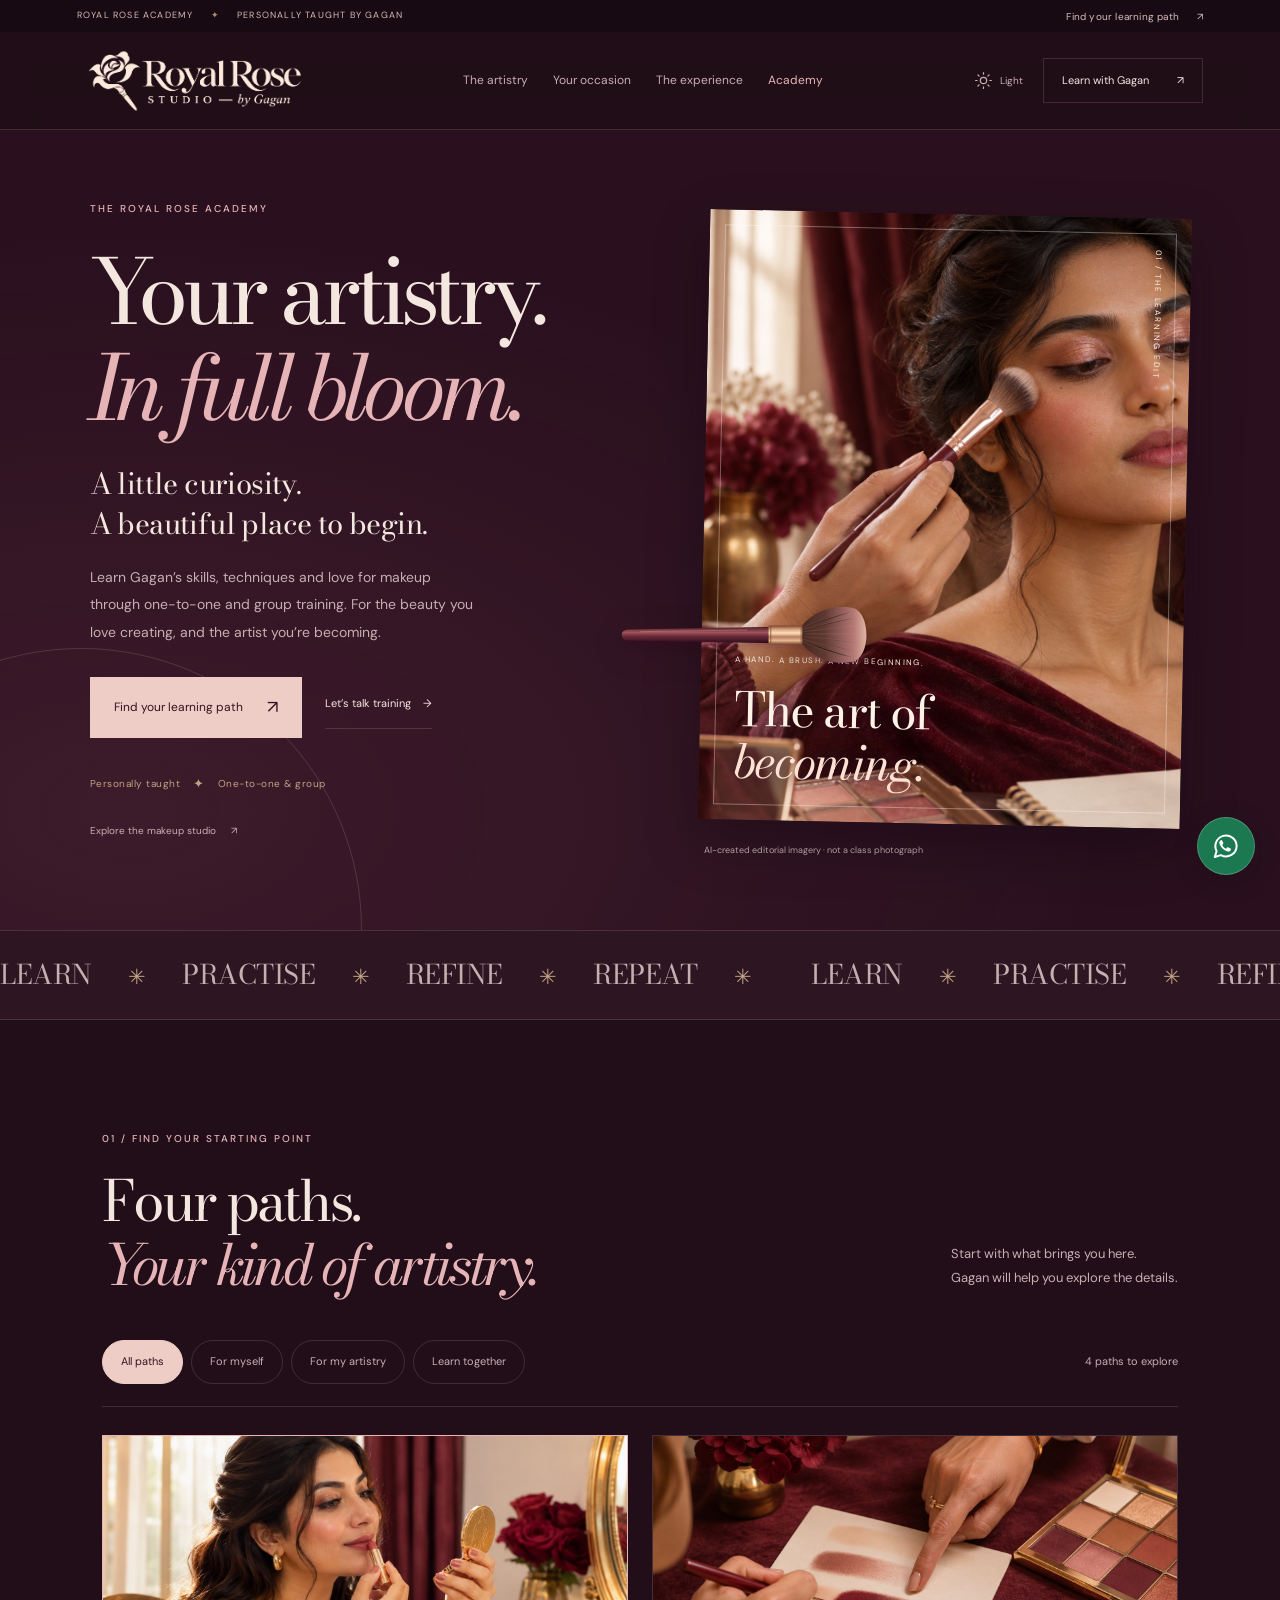
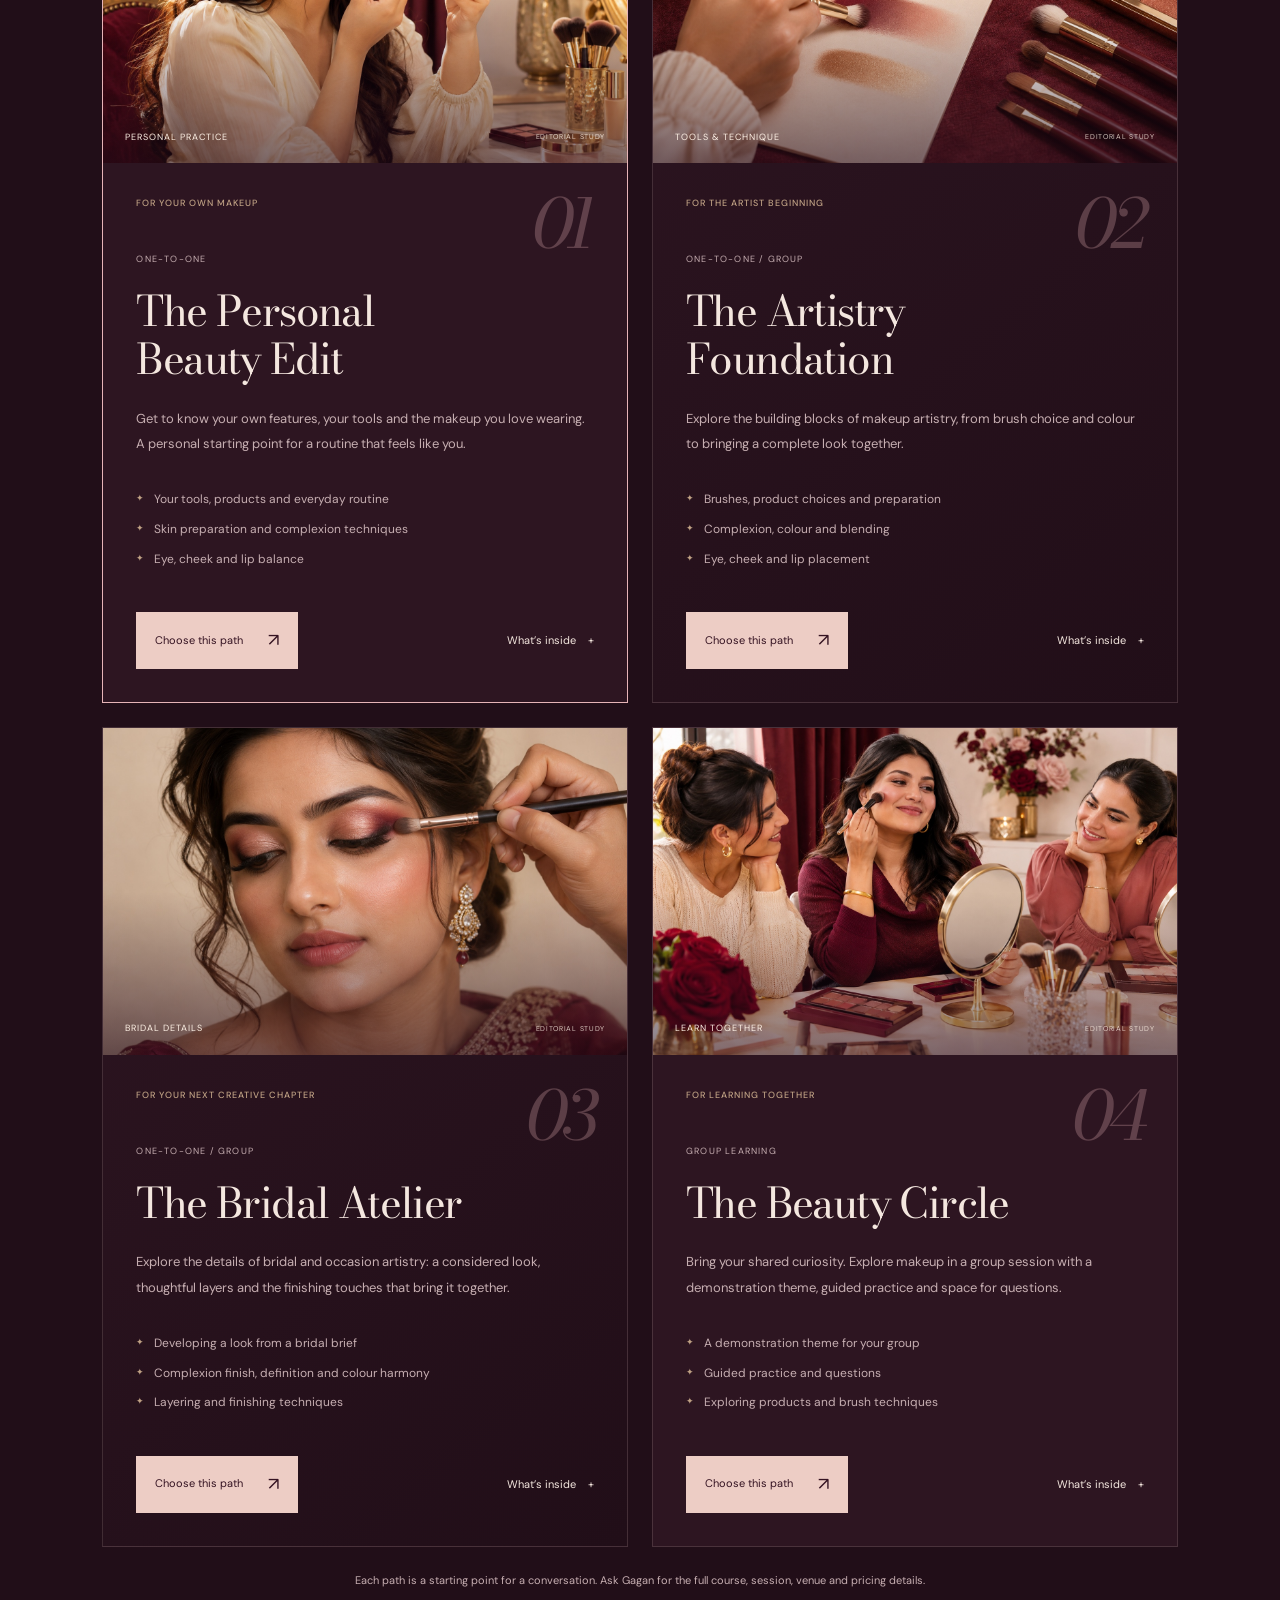
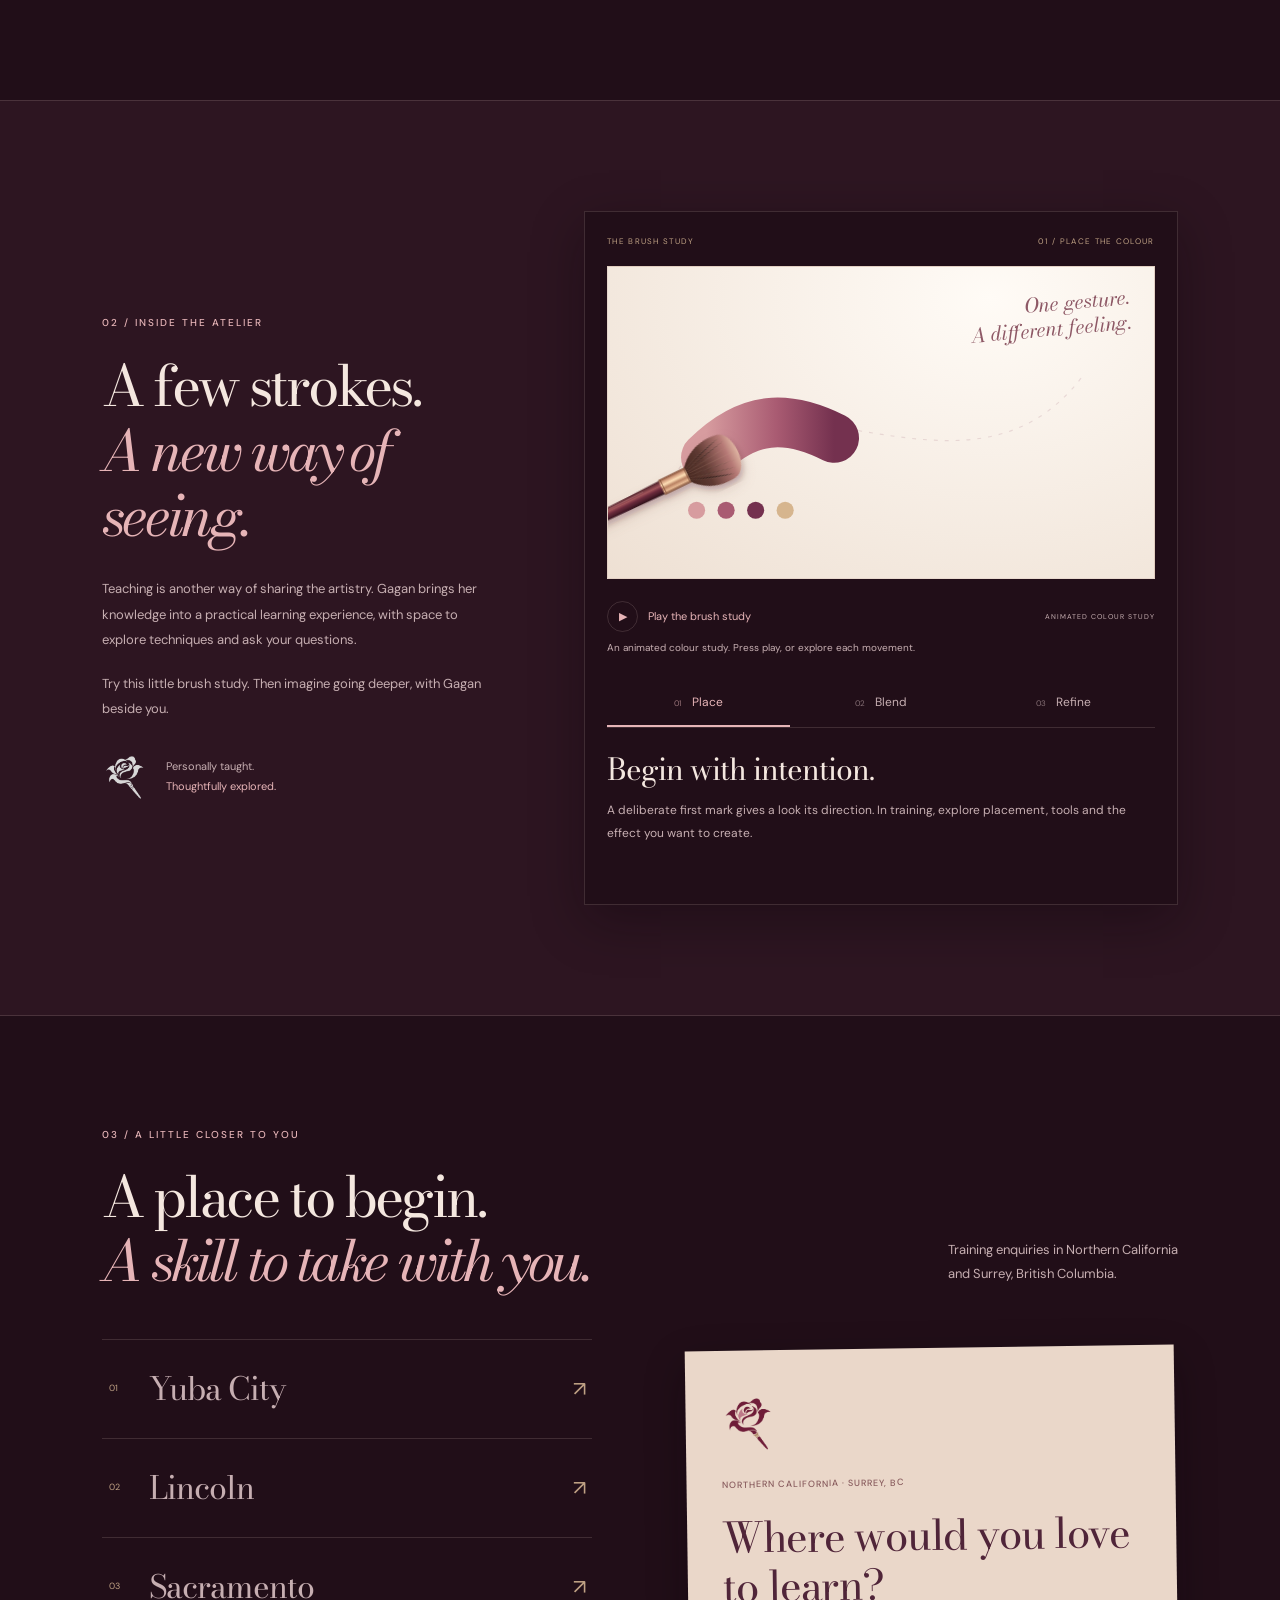
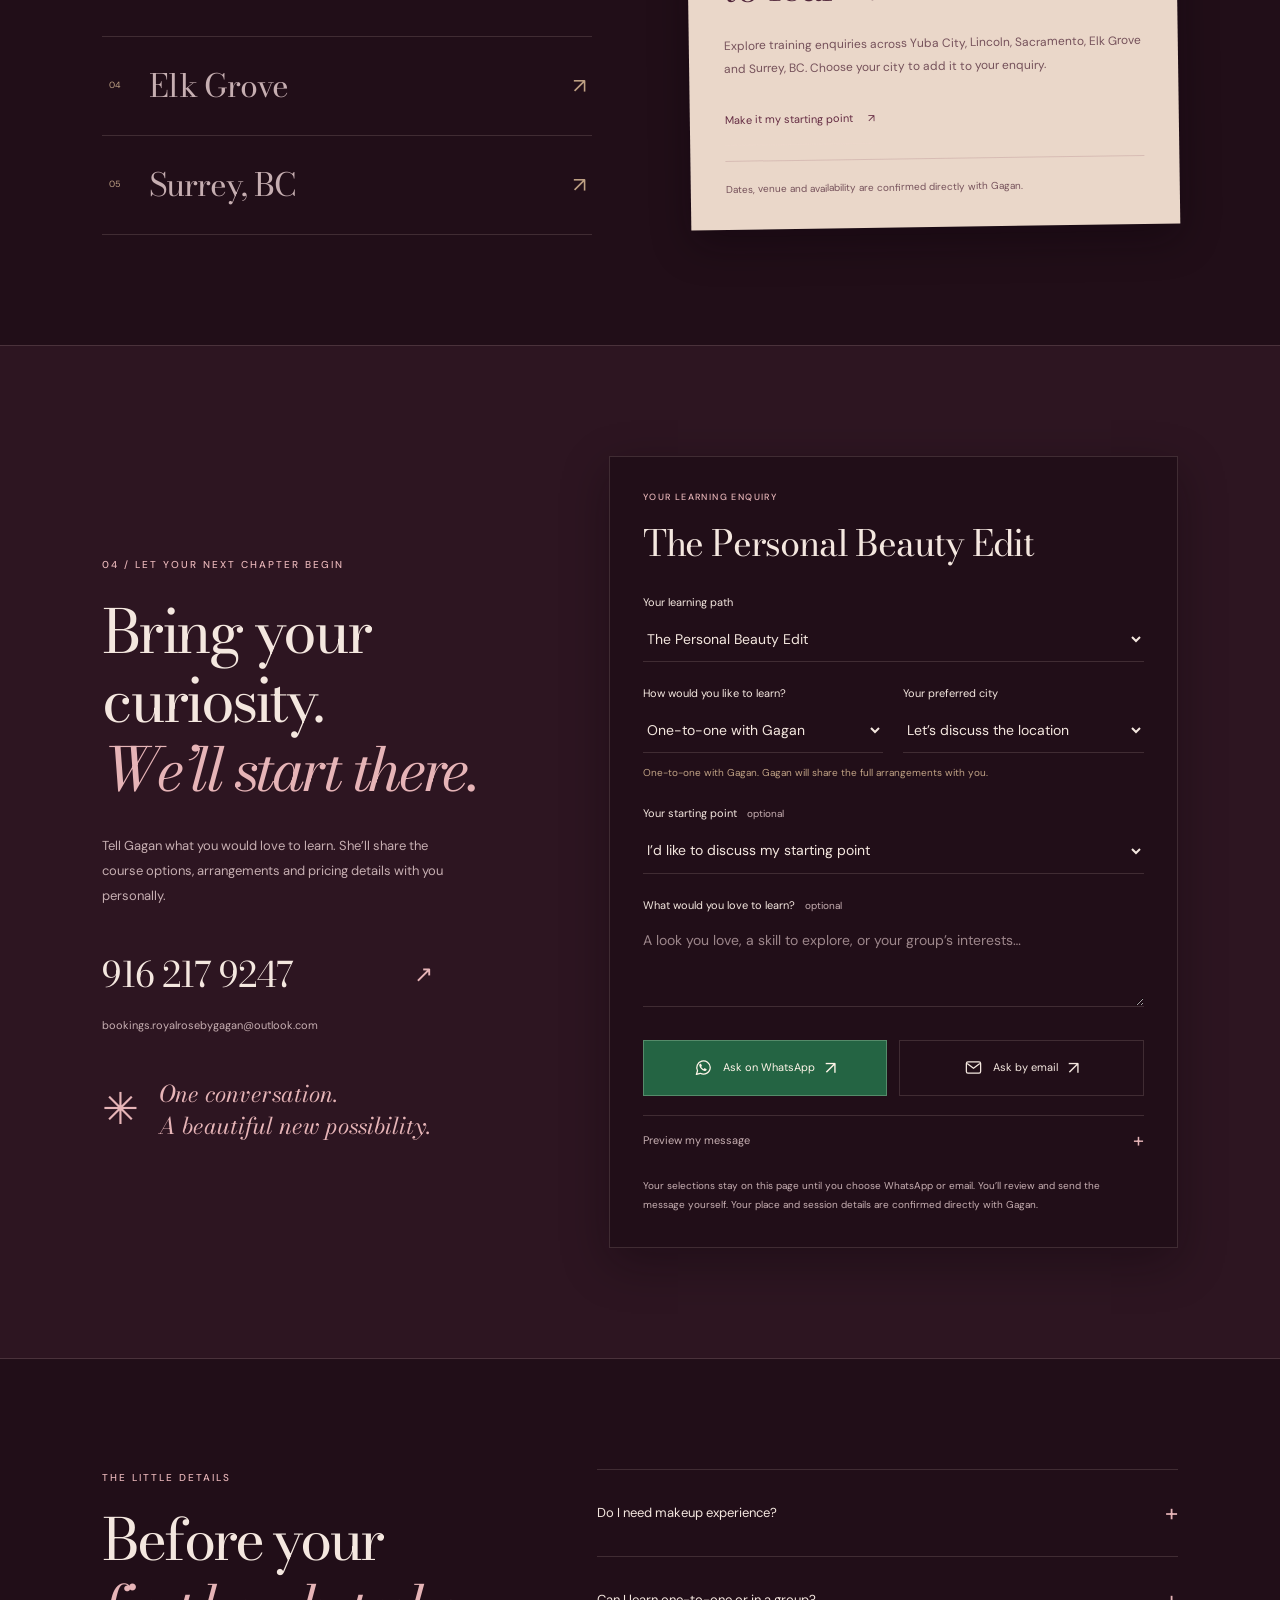
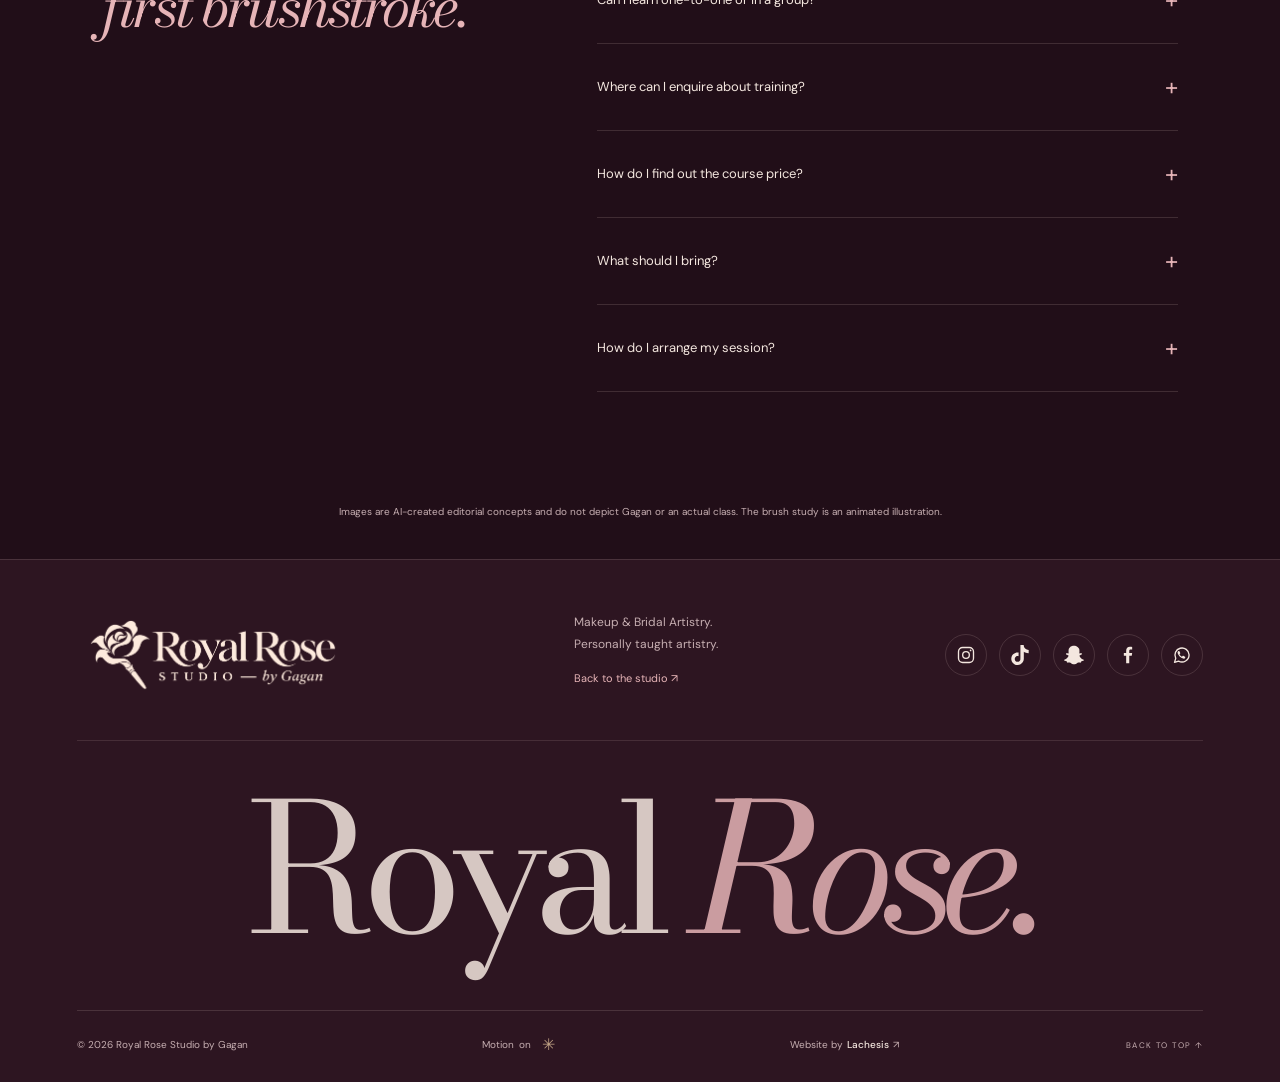
==== commit c8450a86: "Add TikTok and Snapchat social icons" ====
--- a/academy.html
+++ b/academy.html
@@ -8,11 +8,14 @@
   <meta name="description" content="Learn makeup directly with Gagan. Explore one-to-one and group training in Yuba City, Lincoln, Sacramento, Elk Grove and Surrey, BC. Enquire for course and pricing details.">
   <meta property="og:title" content="Royal Rose Academy — Personally taught by Gagan"><meta property="og:description" content="Your artistry. In full bloom. Explore one-to-one and group makeup training with Gagan."><meta property="og:type" content="website"><meta property="og:image" content="https://anmoldotkapoor.github.io/REDROSESTUDIO/assets/academy-session.jpg"><meta property="og:image:alt" content="Editorial study of makeup brush technique; not a photograph of Gagan or a class"><link rel="canonical" href="https://anmoldotkapoor.github.io/REDROSESTUDIO/academy.html">
   <link rel="icon" href="assets/royal-rose-favicon.svg" type="image/svg+xml">
-  <link rel="stylesheet" href="fonts.css"><link rel="stylesheet" href="styles.css?v=2fd5b93f21"><link rel="stylesheet" href="academy.css?v=b1c9191c5d"><script src="academy.js?v=9c87b58b6c" type="module"></script>
+  <link rel="stylesheet" href="fonts.css"><link rel="stylesheet" href="styles.css?v=4ba292e8f6"><link rel="stylesheet" href="academy.css?v=b1c9191c5d"><script src="academy.js?v=7d13ad7dde" type="module"></script>
 </head>
 <body id="top" class="academy-page">
 <svg class="icon-library" xmlns="http://www.w3.org/2000/svg" aria-hidden="true"><defs>
 <symbol id="icon-instagram" viewBox="0 0 24 24"><rect x="3" y="3" width="18" height="18" rx="5" fill="none" stroke="currentColor" stroke-width="1.6"/><circle cx="12" cy="12" r="4" fill="none" stroke="currentColor" stroke-width="1.6"/><circle cx="17.5" cy="6.5" r="1" fill="currentColor"/></symbol>
+<!-- TikTok and Snapchat brand glyphs from Simple Icons (CC0). -->
+<symbol id="icon-tiktok" viewBox="0 0 24 24"><path fill="currentColor" d="M12.525.02c1.31-.02 2.61-.01 3.91-.02.08 1.53.63 3.09 1.75 4.17 1.12 1.11 2.7 1.62 4.24 1.79v4.03c-1.44-.05-2.89-.35-4.2-.97-.57-.26-1.1-.59-1.62-.93-.01 2.92.01 5.84-.02 8.75-.08 1.4-.54 2.79-1.35 3.94-1.31 1.92-3.58 3.17-5.91 3.21-1.43.08-2.86-.31-4.08-1.03-2.02-1.19-3.44-3.37-3.65-5.71-.02-.5-.03-1-.01-1.49.18-1.9 1.12-3.72 2.58-4.96 1.66-1.44 3.98-2.13 6.15-1.72.02 1.48-.04 2.96-.04 4.44-.99-.32-2.15-.23-3.02.37-.63.41-1.11 1.04-1.36 1.75-.21.51-.15 1.07-.14 1.61.24 1.64 1.82 3.02 3.5 2.87 1.12-.01 2.19-.66 2.77-1.61.19-.33.4-.67.41-1.06.1-1.79.06-3.57.07-5.36.01-4.03-.01-8.05.02-12.07z"/></symbol>
+<symbol id="icon-snapchat" viewBox="0 0 24 24"><path fill="currentColor" d="M12.206.793c.99 0 4.347.276 5.93 3.821.529 1.193.403 3.219.299 4.847l-.003.06c-.012.18-.022.345-.03.51.075.045.203.09.401.09.3-.016.659-.12 1.033-.301.165-.088.344-.104.464-.104.182 0 .359.029.509.09.45.149.734.479.734.838.015.449-.39.839-1.213 1.168-.089.029-.209.075-.344.119-.45.135-1.139.36-1.333.81-.09.224-.061.524.12.868l.015.015c.06.136 1.526 3.475 4.791 4.014.255.044.435.27.42.509 0 .075-.015.149-.045.225-.24.569-1.273.988-3.146 1.271-.059.091-.12.375-.164.57-.029.179-.074.36-.134.553-.076.271-.27.405-.555.405h-.03c-.135 0-.313-.031-.538-.074-.36-.075-.765-.135-1.273-.135-.3 0-.599.015-.913.074-.6.104-1.123.464-1.723.884-.853.599-1.826 1.288-3.294 1.288-.06 0-.119-.015-.18-.015h-.149c-1.468 0-2.427-.675-3.279-1.288-.599-.42-1.107-.779-1.707-.884-.314-.045-.629-.074-.928-.074-.54 0-.958.089-1.272.149-.211.043-.391.074-.54.074-.374 0-.523-.224-.583-.42-.061-.192-.09-.389-.135-.567-.046-.181-.105-.494-.166-.57-1.918-.222-2.95-.642-3.189-1.226-.031-.063-.052-.15-.055-.225-.015-.243.165-.465.42-.509 3.264-.54 4.73-3.879 4.791-4.02l.016-.029c.18-.345.224-.645.119-.869-.195-.434-.884-.658-1.332-.809-.121-.029-.24-.074-.346-.119-1.107-.435-1.257-.93-1.197-1.273.09-.479.674-.793 1.168-.793.146 0 .27.029.383.074.42.194.789.3 1.104.3.234 0 .384-.06.465-.105l-.046-.569c-.098-1.626-.225-3.651.307-4.837C7.392 1.077 10.739.807 11.727.807l.419-.015h.06z"/></symbol>
 <symbol id="icon-facebook" viewBox="0 0 24 24"><path fill="currentColor" d="M13.5 22v-9h3l.5-3.5h-3.5V7.3c0-1 .3-1.8 1.8-1.8H17V2.4c-.7-.1-1.7-.2-2.7-.2-2.7 0-4.5 1.6-4.5 4.7v2.6H7V13h2.8v9z"/></symbol>
 <symbol id="icon-whatsapp" viewBox="0 0 24 24"><path d="M20.5 11.8a8.5 8.5 0 0 1-12.6 7.5L3 20.8l1.5-4.7a8.5 8.5 0 1 1 16-4.3Z" fill="none" stroke="currentColor" stroke-width="1.6" stroke-linejoin="round"/><path d="M8 7.3c.4-.3.7-.1.9.3l1 2c.1.3 0 .6-.4 1l-.5.5c.5 1.2 1.7 2.4 3 3l.7-.8c.3-.4.6-.4.9-.3l2 1c.4.2.5.5.3.9-.4 1.3-1.5 1.7-2.5 1.4-3.1-.8-5.9-3.5-6.7-6.6-.2-1 .3-2 1.3-2.4Z" fill="currentColor"/></symbol>
 <symbol id="icon-sun" viewBox="0 0 24 24"><circle cx="12" cy="12" r="4" fill="none" stroke="currentColor" stroke-width="1.5"/><path d="M12 2v2m0 16v2M2 12h2m16 0h2M5 5l1.5 1.5m11 11L19 19M5 19l1.5-1.5m11-11L19 5" fill="none" stroke="currentColor" stroke-width="1.5" stroke-linecap="round"/></symbol>
@@ -52,7 +55,7 @@
   <section class="academy-faq section-pad" aria-labelledby="academy-faq-title"><div><p class="eyebrow">THE LITTLE DETAILS</p><h2 id="academy-faq-title">Before your<br><em>first brushstroke.</em></h2></div><div class="faq-list"><details><summary>Do I need makeup experience?<span>+</span></summary><p>There are starting points for learning your own makeup, exploring foundations and developing your artistry. Share your experience and goals with Gagan so she can discuss a suitable path with you.</p></details><details><summary>Can I learn one-to-one or in a group?<span>+</span></summary><p>Yes. The Personal Beauty Edit is a one-to-one path; The Beauty Circle is for group learning. The Artistry Foundation and The Bridal Atelier can be discussed as one-to-one or group training.</p></details><details><summary>Where can I enquire about training?<span>+</span></summary><p>Yuba City, Lincoln, Sacramento, Elk Grove and Surrey, BC, Canada. Gagan will confirm available dates, venue and arrangements directly with you.</p></details><details><summary>How do I find out the course price?<span>+</span></summary><p>Choose a path and use WhatsApp or email to request the complete course and pricing details from Gagan. Prices are shared personally; no booking or payment is taken on this website.</p></details><details><summary>What should I bring?<span>+</span></summary><p>Tell Gagan about the tools and products you already use and the skills you want to learn. She’ll confirm what to bring and the preparation for your chosen training.</p></details><details><summary>How do I arrange my session?<span>+</span></summary><p>Send your learning enquiry to Gagan. Together, discuss the path, learning format, city, dates and pricing before making any arrangements. An enquiry does not reserve or confirm a place.</p></details></div></section>
   <p class="academy-image-note">Images are AI-created editorial concepts and do not depict Gagan or an actual class. The brush study is an animated illustration.</p>
 </main>
-<footer class="footer"><div class="footer-top"><a class="brand" href="index.html"><img class="brand-lockup" src="assets/royal-rose-logo.png" width="2172" height="724" alt="Royal Rose Studio by Gagan — rose and makeup brush logo"></a><p>Makeup & Bridal Artistry.<br>Personally taught artistry.<br><a class="academy-footer-link" href="index.html">Back to the studio ↗</a></p><div class="footer-social"><a class="social-icon" href="https://www.instagram.com/royalrosestudiobygagan/" target="_blank" rel="noopener noreferrer" aria-label="Royal Rose Studio on Instagram" title="Instagram"><svg aria-hidden="true"><use href="#icon-instagram"/></svg></a><button class="social-icon" id="facebook-info" aria-label="Find Royal Rose Studio on Facebook" title="Facebook"><svg aria-hidden="true"><use href="#icon-facebook"/></svg></button><a class="social-icon" href="https://wa.me/19162179247" target="_blank" rel="noopener noreferrer" aria-label="Chat with Gagan on WhatsApp" title="WhatsApp"><svg aria-hidden="true"><use href="#icon-whatsapp"/></svg></a></div></div><div class="footer-brandline" aria-hidden="true">Royal <em>Rose.</em></div><div class="footer-bottom"><span>© <span id="year">2026</span> Royal Rose Studio by Gagan</span><button id="motion-toggle" class="motion-toggle" aria-pressed="false">Motion <span>on</span> <i aria-hidden="true">✳</i></button><a class="footer-credit" id="site-credit" href="https://www.thelachesis.com" target="_blank" rel="noopener noreferrer">Website by <strong>Lachesis</strong> <span aria-hidden="true">↗</span></a><a href="#top">BACK TO TOP ↑</a></div></footer>
+<footer class="footer"><div class="footer-top"><a class="brand" href="index.html"><img class="brand-lockup" src="assets/royal-rose-logo.png" width="2172" height="724" alt="Royal Rose Studio by Gagan — rose and makeup brush logo"></a><p>Makeup & Bridal Artistry.<br>Personally taught artistry.<br><a class="academy-footer-link" href="index.html">Back to the studio ↗</a></p><div class="footer-social"><a class="social-icon" href="https://www.instagram.com/royalrosestudiobygagan/" target="_blank" rel="noopener noreferrer" aria-label="Royal Rose Studio on Instagram" title="Instagram"><svg aria-hidden="true"><use href="#icon-instagram"/></svg></a><a class="social-icon" href="https://www.tiktok.com/@royalrosestudiobygagan" target="_blank" rel="noopener noreferrer" aria-label="Royal Rose Studio on TikTok, @royalrosestudiobygagan (opens in a new tab)" title="TikTok · @royalrosestudiobygagan"><svg aria-hidden="true"><use href="#icon-tiktok"/></svg></a><a class="social-icon" href="https://www.snapchat.com/add/royalrosestudio" target="_blank" rel="noopener noreferrer" aria-label="Add Royal Rose Studio on Snapchat, @royalrosestudio (opens in a new tab)" title="Snapchat · @royalrosestudio"><svg aria-hidden="true"><use href="#icon-snapchat"/></svg></a><button class="social-icon" id="facebook-info" aria-label="Find Royal Rose Studio on Facebook" title="Facebook"><svg aria-hidden="true"><use href="#icon-facebook"/></svg></button><a class="social-icon" href="https://wa.me/19162179247" target="_blank" rel="noopener noreferrer" aria-label="Chat with Gagan on WhatsApp" title="WhatsApp"><svg aria-hidden="true"><use href="#icon-whatsapp"/></svg></a></div></div><div class="footer-brandline" aria-hidden="true">Royal <em>Rose.</em></div><div class="footer-bottom"><span>© <span id="year">2026</span> Royal Rose Studio by Gagan</span><button id="motion-toggle" class="motion-toggle" aria-pressed="false">Motion <span>on</span> <i aria-hidden="true">✳</i></button><a class="footer-credit" id="site-credit" href="https://www.thelachesis.com" target="_blank" rel="noopener noreferrer">Website by <strong>Lachesis</strong> <span aria-hidden="true">↗</span></a><a href="#top">BACK TO TOP ↑</a></div></footer>
 <a class="whatsapp-float" href="https://wa.me/19162179247?text=Hi%20Gagan%2C%20I%E2%80%99d%20love%20to%20ask%20about%20Royal%20Rose%20Academy%20training%20and%20pricing%20details." target="_blank" rel="noopener noreferrer" aria-label="Ask Gagan about Academy training on WhatsApp"><span>Let’s talk training</span><svg aria-hidden="true"><use href="#icon-whatsapp"/></svg></a>
 <div class="mobile-book"><a href="#paths">Find your path</a><a href="#academy-enquire">Learn with Gagan ↗</a></div>
 <dialog id="course-dialog" class="modal academy-course-dialog" aria-labelledby="course-dialog-title" aria-describedby="course-dialog-copy"><button class="modal-close" aria-label="Close training details">×</button><p class="eyebrow" id="course-dialog-category"></p><img id="course-dialog-image" src="assets/academy-personal.jpg" width="1536" height="1024" alt="Editorial study of personal makeup practice"><h2 id="course-dialog-title"></h2><p id="course-dialog-copy"></p><p class="course-dialog-formats" id="course-dialog-formats"></p><h3>What you’ll explore</h3><ul id="course-dialog-topics"></ul><p id="course-dialog-note"></p><div class="academy-contact-links"><a id="dialog-whatsapp" class="button academy-whatsapp" href="https://wa.me/19162179247" target="_blank" rel="noopener noreferrer"><svg aria-hidden="true"><use href="#icon-whatsapp"/></svg>WhatsApp for details ↗</a><a id="dialog-email" class="button button-outline" href="mailto:bookings.royalrosebygagan@outlook.com">Email for details ↗</a></div><button id="dialog-personalise" class="text-link">Personalise my enquiry <span aria-hidden="true">↗</span></button><p class="fine-print">Course, session, venue and pricing details are confirmed directly with Gagan.</p></dialog>
--- a/styles.css
+++ b/styles.css
@@ -163,3 +163,9 @@
   .footer-social { grid-column:auto; justify-content:center; }
   .experience-signature img { width:36px; height:36px; }
 }
+
+/* Keep the full social row comfortable on narrow screens. */
+.footer-top { flex-wrap:wrap; }
+.footer-social { flex-wrap:wrap; gap:12px; }
+.footer-social .social-icon { flex-shrink:0; }
+@media(min-width:701px) and (max-width:1000px) { .footer-top .footer-social { flex-basis:100%; justify-content:center; } }
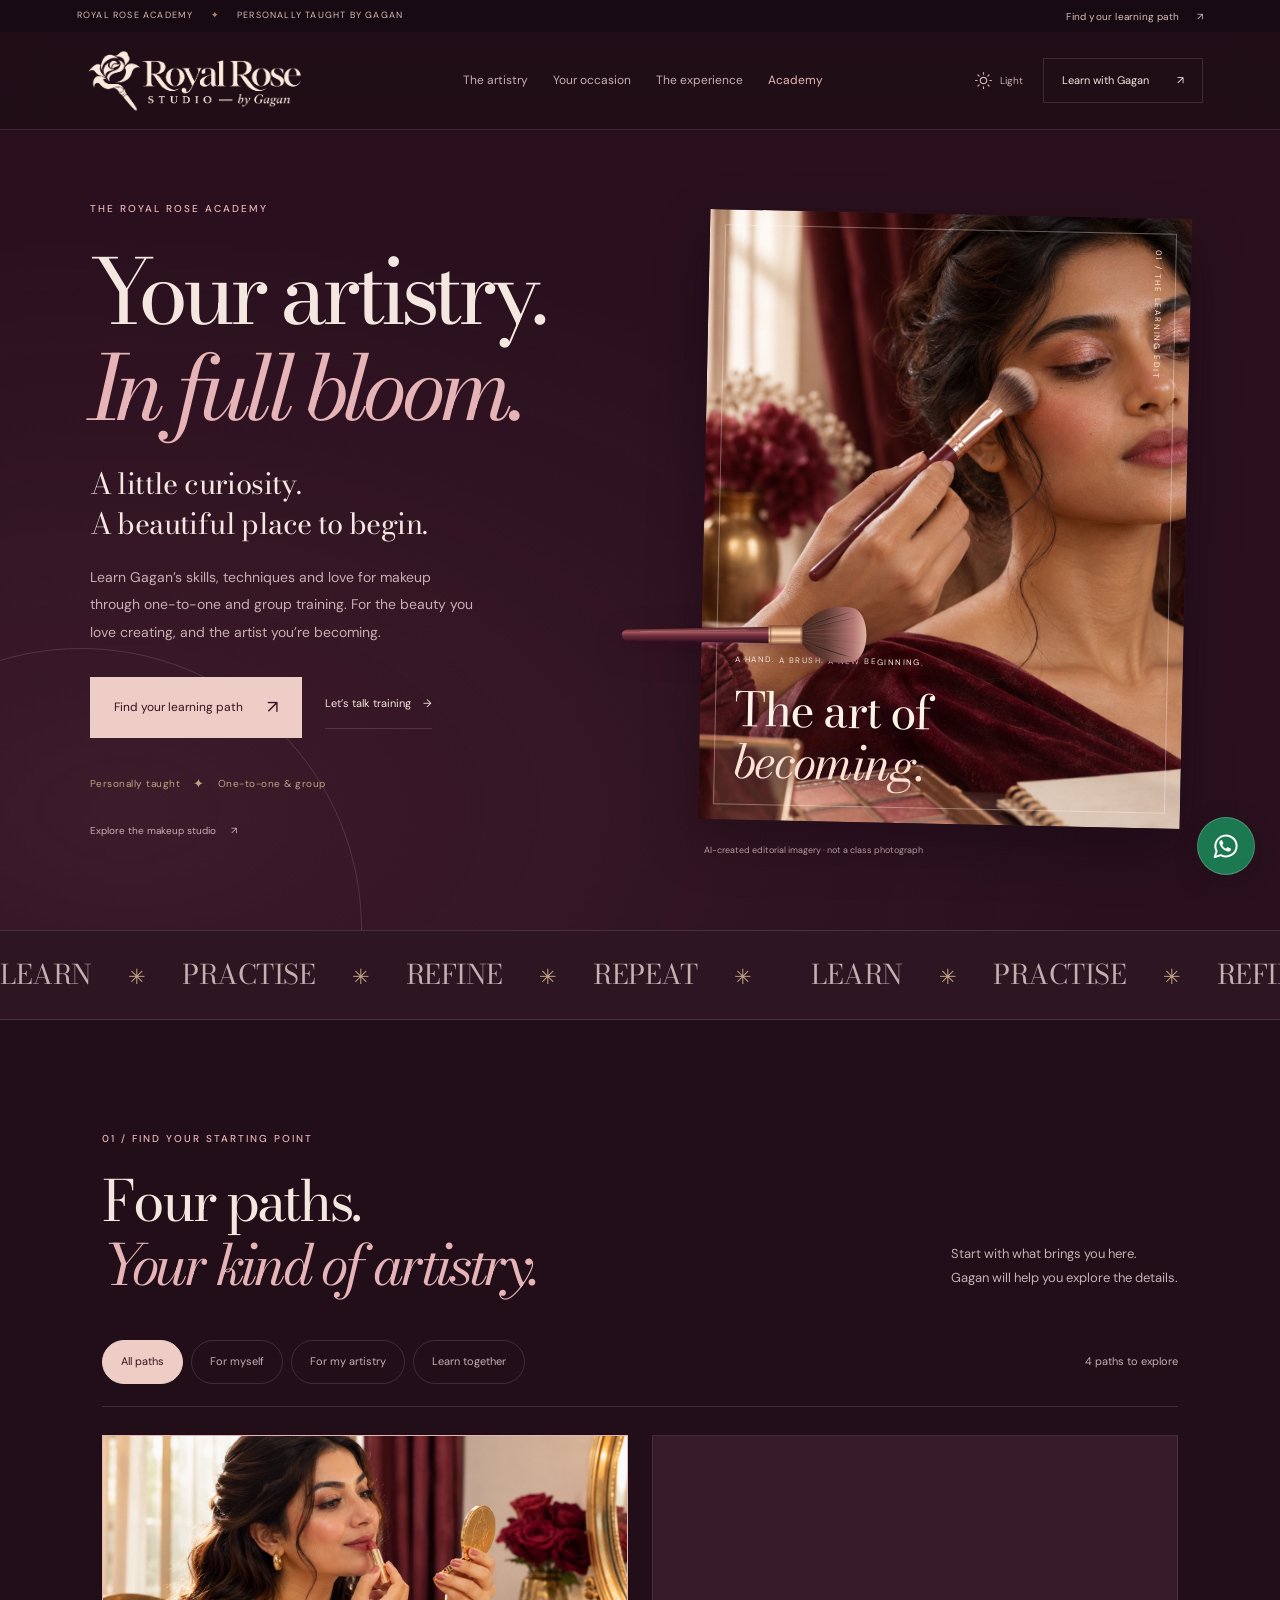
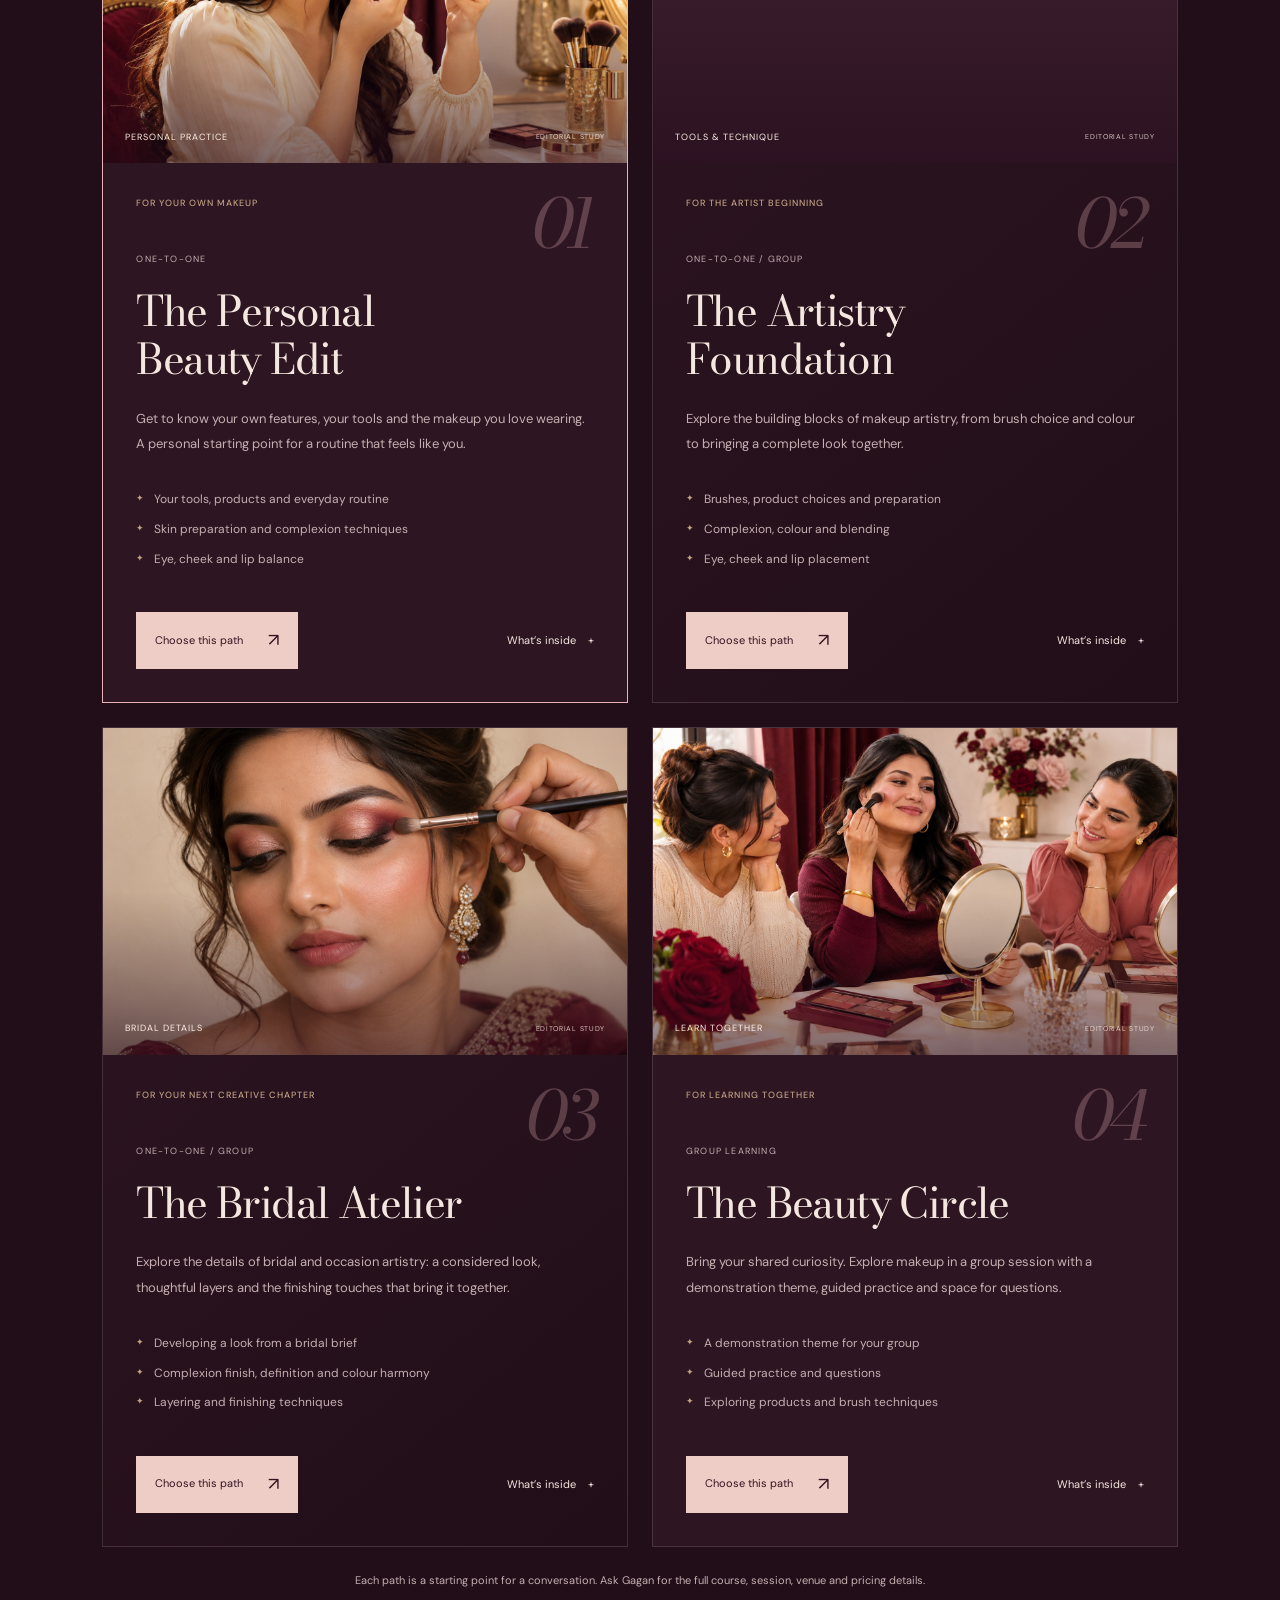
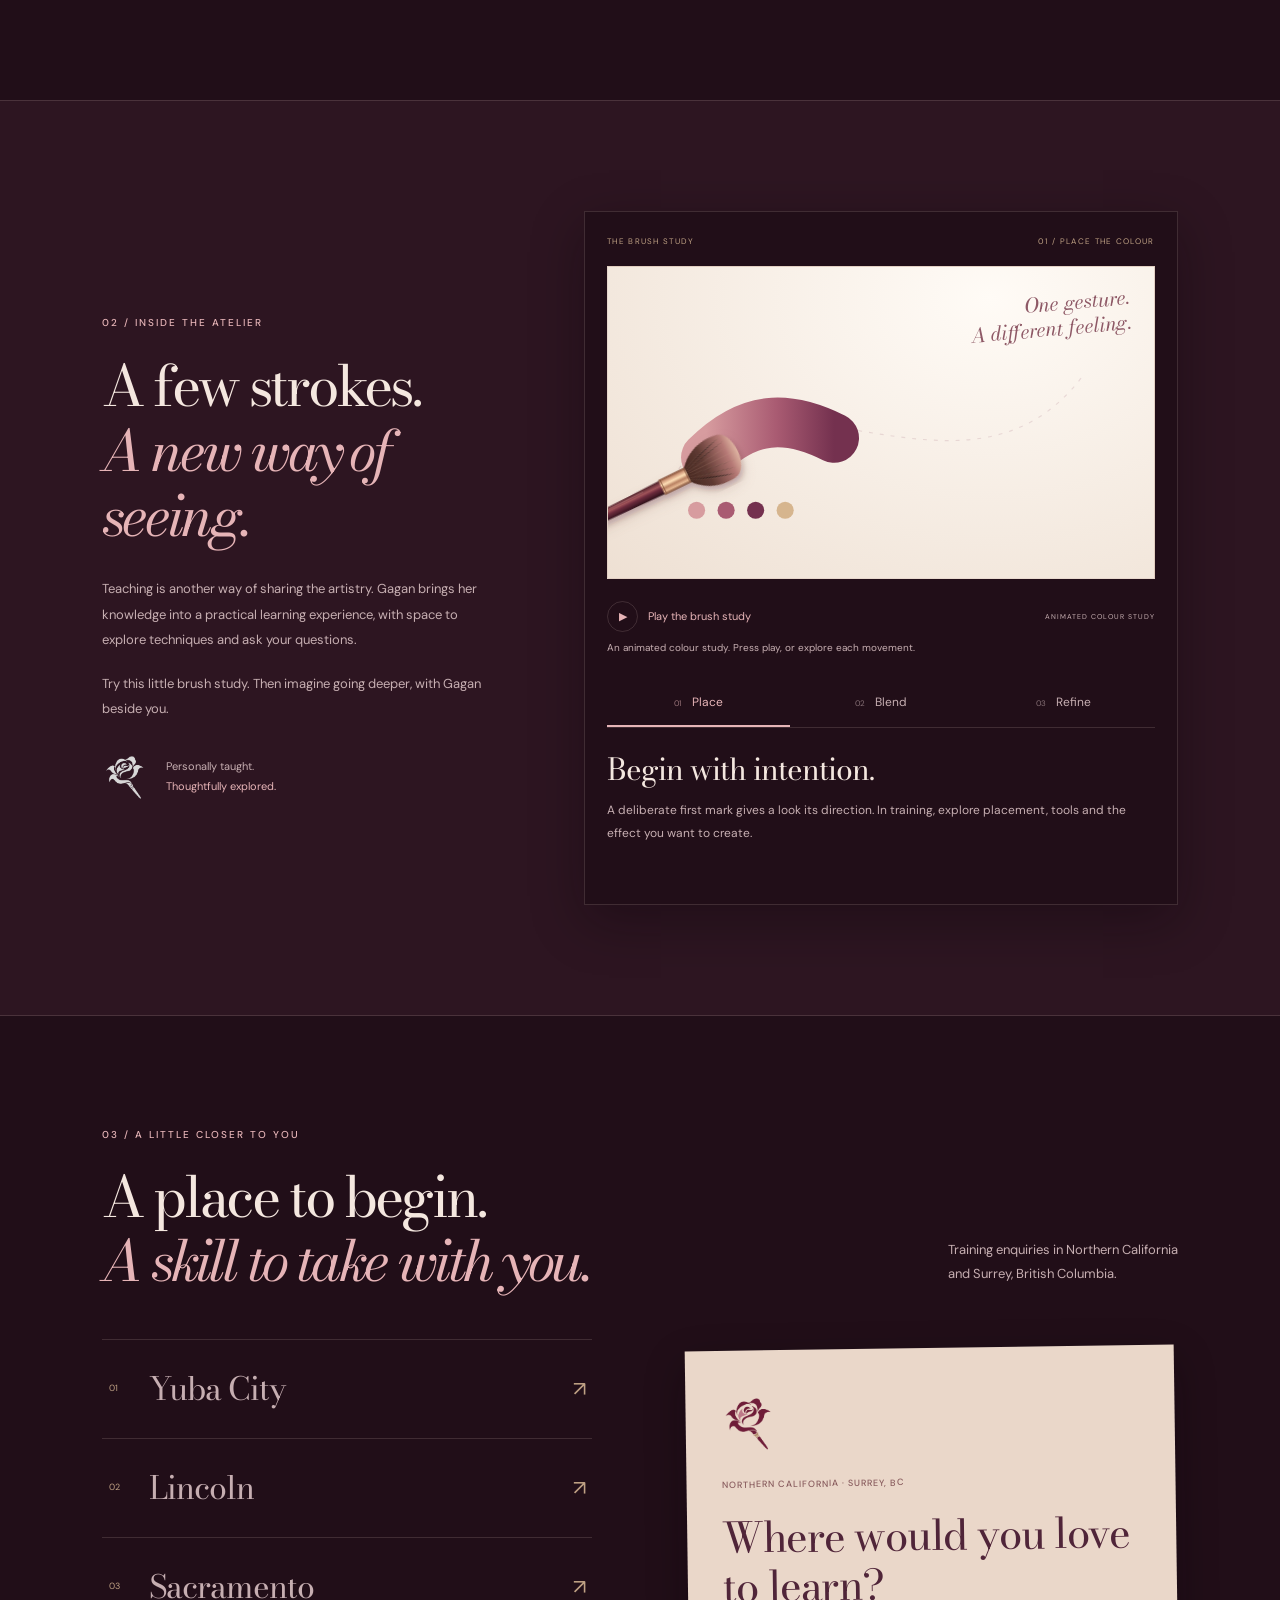
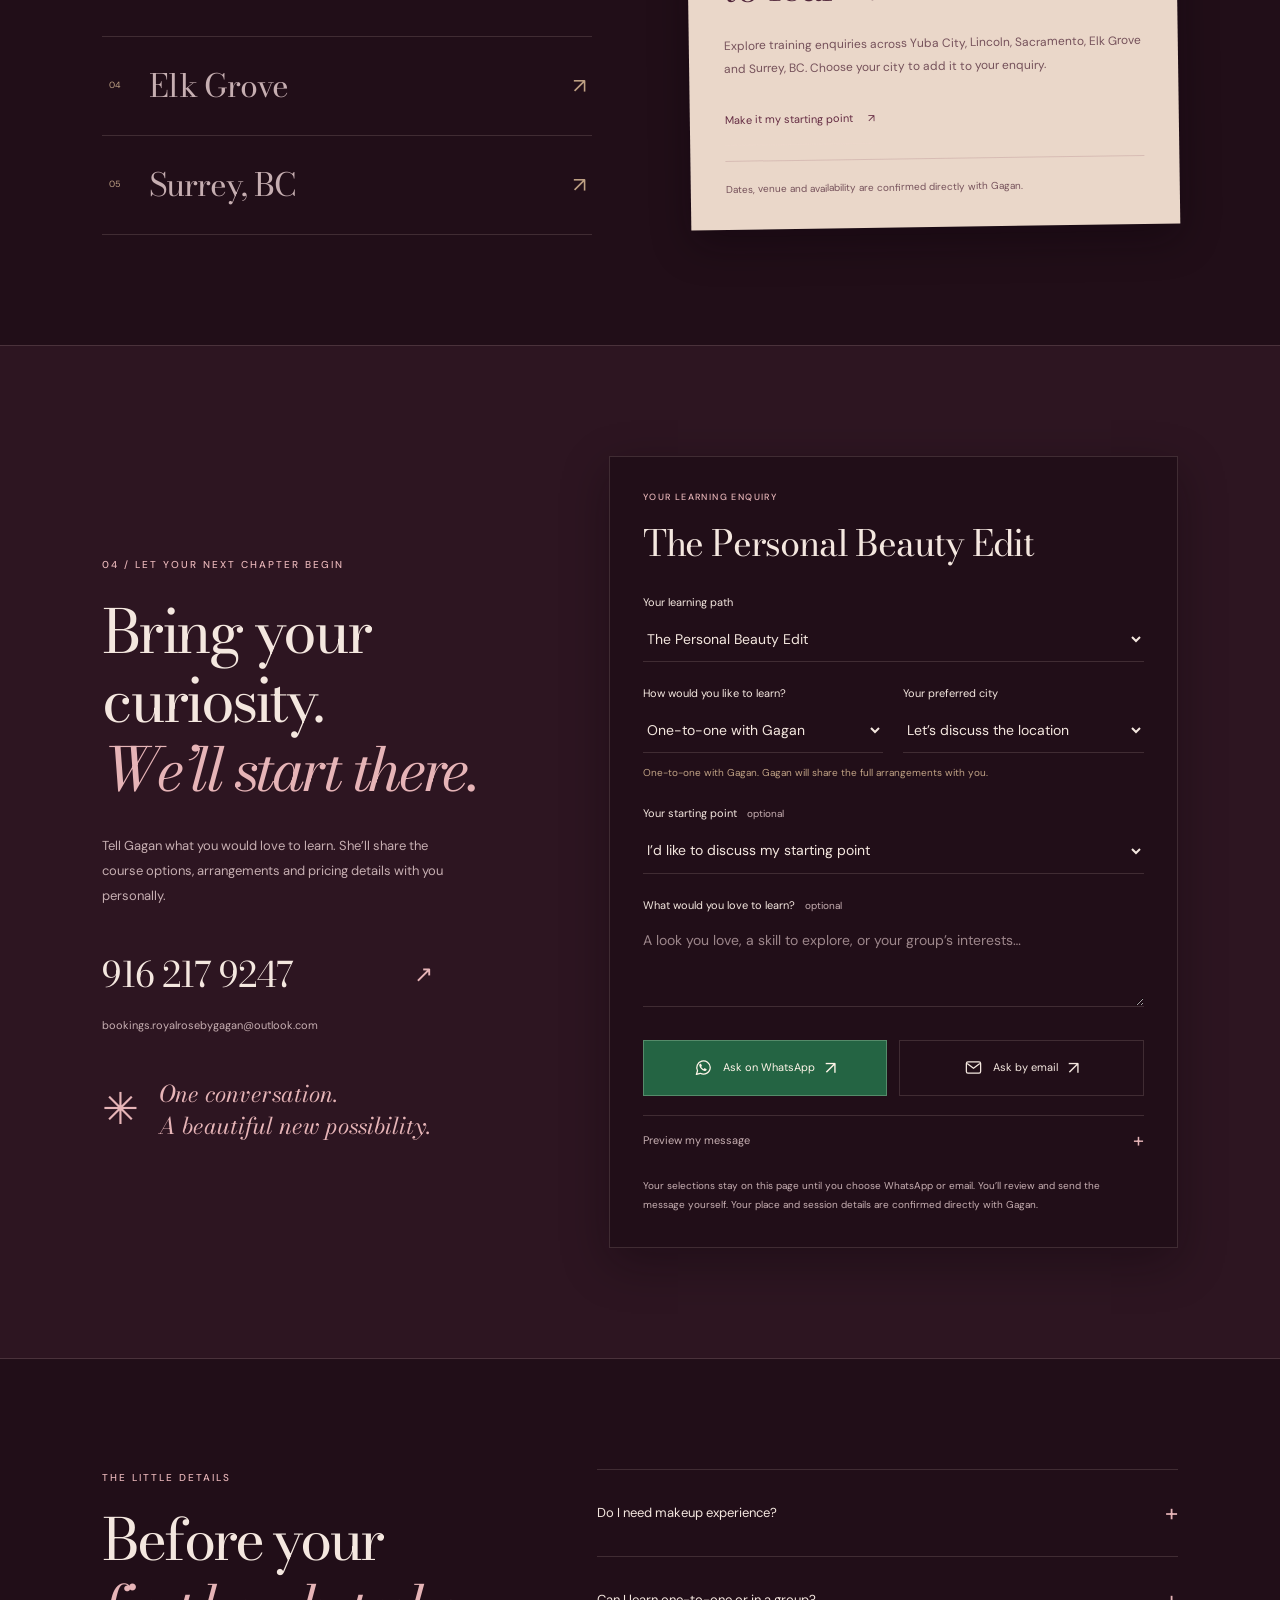
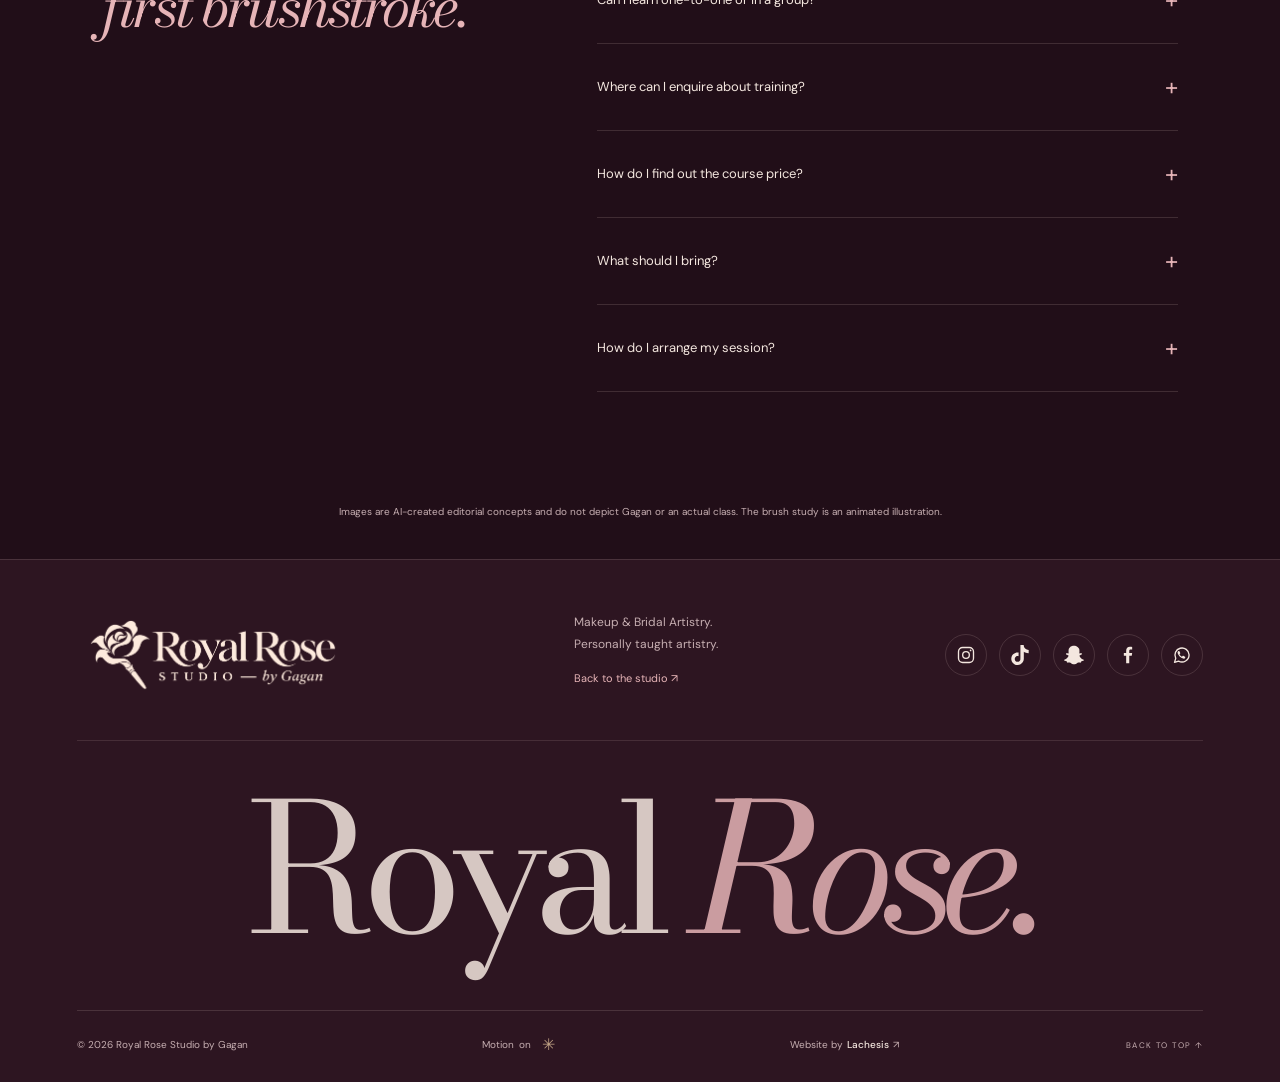
==== commit c7c5bfb4: "Fix phone brush visibility and add portrait swipes and brush cursor" ====
--- a/academy.html
+++ b/academy.html
@@ -8,7 +8,7 @@
   <meta name="description" content="Learn makeup directly with Gagan. Explore one-to-one and group training in Yuba City, Lincoln, Sacramento, Elk Grove and Surrey, BC. Enquire for course and pricing details.">
   <meta property="og:title" content="Royal Rose Academy — Personally taught by Gagan"><meta property="og:description" content="Your artistry. In full bloom. Explore one-to-one and group makeup training with Gagan."><meta property="og:type" content="website"><meta property="og:image" content="https://anmoldotkapoor.github.io/REDROSESTUDIO/assets/academy-session.jpg"><meta property="og:image:alt" content="Editorial study of makeup brush technique; not a photograph of Gagan or a class"><link rel="canonical" href="https://anmoldotkapoor.github.io/REDROSESTUDIO/academy.html">
   <link rel="icon" href="assets/royal-rose-favicon.svg" type="image/svg+xml">
-  <link rel="stylesheet" href="fonts.css"><link rel="stylesheet" href="styles.css?v=4ba292e8f6"><link rel="stylesheet" href="academy.css?v=b1c9191c5d"><script src="academy.js?v=7d13ad7dde" type="module"></script>
+  <link rel="stylesheet" href="fonts.css"><link rel="stylesheet" href="styles.css?v=f6cd16ce93"><link rel="stylesheet" href="academy.css?v=b1c9191c5d"><script src="academy.js?v=7d13ad7dde" type="module"></script>
 </head>
 <body id="top" class="academy-page">
 <svg class="icon-library" xmlns="http://www.w3.org/2000/svg" aria-hidden="true"><defs>
--- a/styles.css
+++ b/styles.css
@@ -169,3 +169,23 @@
 .footer-social { flex-wrap:wrap; gap:12px; }
 .footer-social .social-icon { flex-shrink:0; }
 @media(min-width:701px) and (max-width:1000px) { .footer-top .footer-social { flex-basis:100%; justify-content:center; } }
+
+/* Swipe portraits without blocking the page's vertical scrolling. */
+.hero-image-wrap { touch-action:pan-y pinch-zoom; }
+.hero-image-wrap > .hero-image { -webkit-user-drag:none; user-select:none; -webkit-user-select:none; }
+.hero-image-wrap.is-swiping .hero-image { transform:translateX(var(--hero-swipe-x,0px)) scale(1.025); transition:none; }
+.hero-swipe-cue { display:inline; font-size:9px; color:var(--accent); letter-spacing:.2px; }
+/* Show the brush as soon as touch painting starts. */
+.paint-stage.brush-active,.paint-stage.brush-active canvas { touch-action:none; }
+.paint-stage.touch-studio.brush-active .paint-cursor { display:block; opacity:1; width:135px; }
+.paint-stage.is-painting .paint-cursor { opacity:1; }
+@media(hover:hover) and (pointer:fine) { .paint-stage:not(.touch-studio) canvas { cursor:none; } }
+
+/* A compact native brush cursor, with a PNG and standard-pointer fallback. */
+@media(any-hover:hover) and (any-pointer:fine) {
+  html,body { cursor:url('assets/brush-pointer.svg') 6 6,url('assets/brush-pointer.png') 6 6,auto; }
+  a,button,summary,select,label,[role=button] { cursor:url('assets/brush-pointer.svg') 6 6,url('assets/brush-pointer.png') 6 6,pointer; }
+  input:not([type=range]),textarea,[contenteditable=true] { cursor:text; }
+  input[type=range] { cursor:ew-resize; }
+  button:disabled,input:disabled,select:disabled { cursor:not-allowed; }
+}
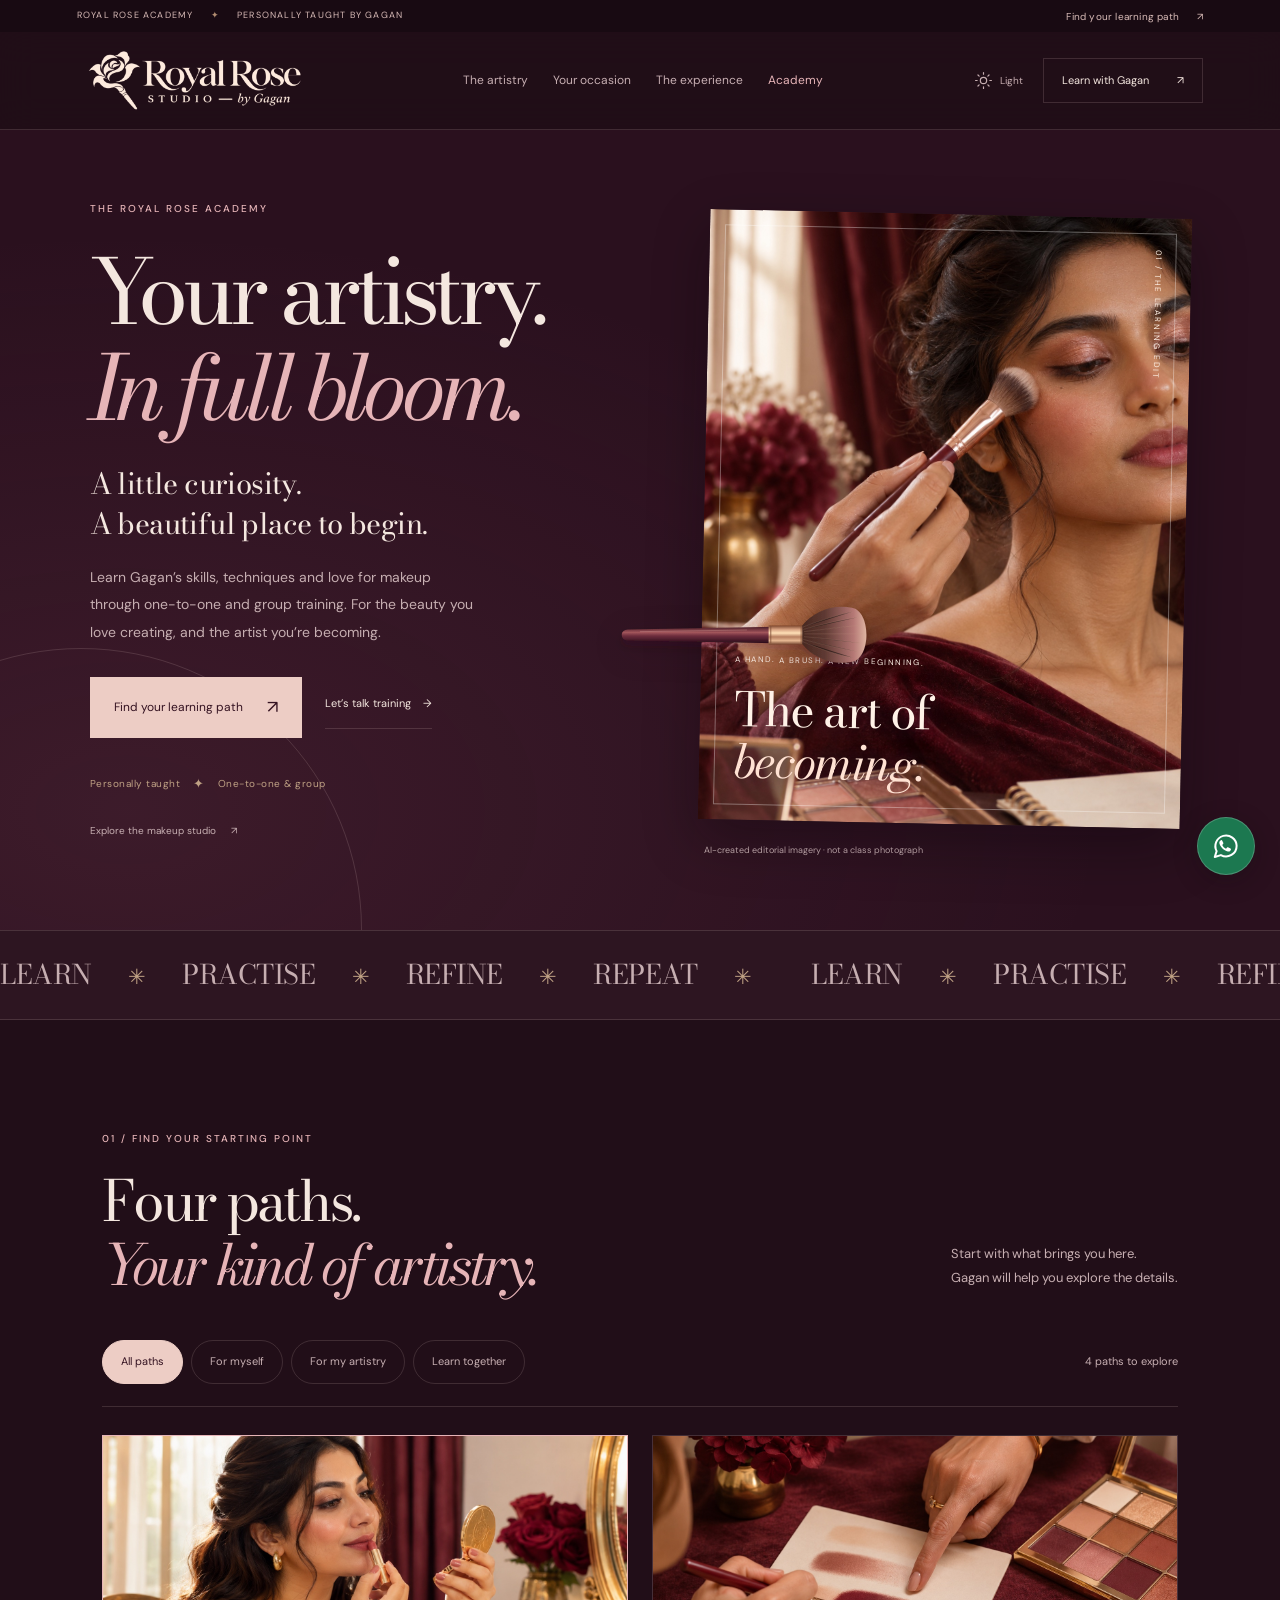
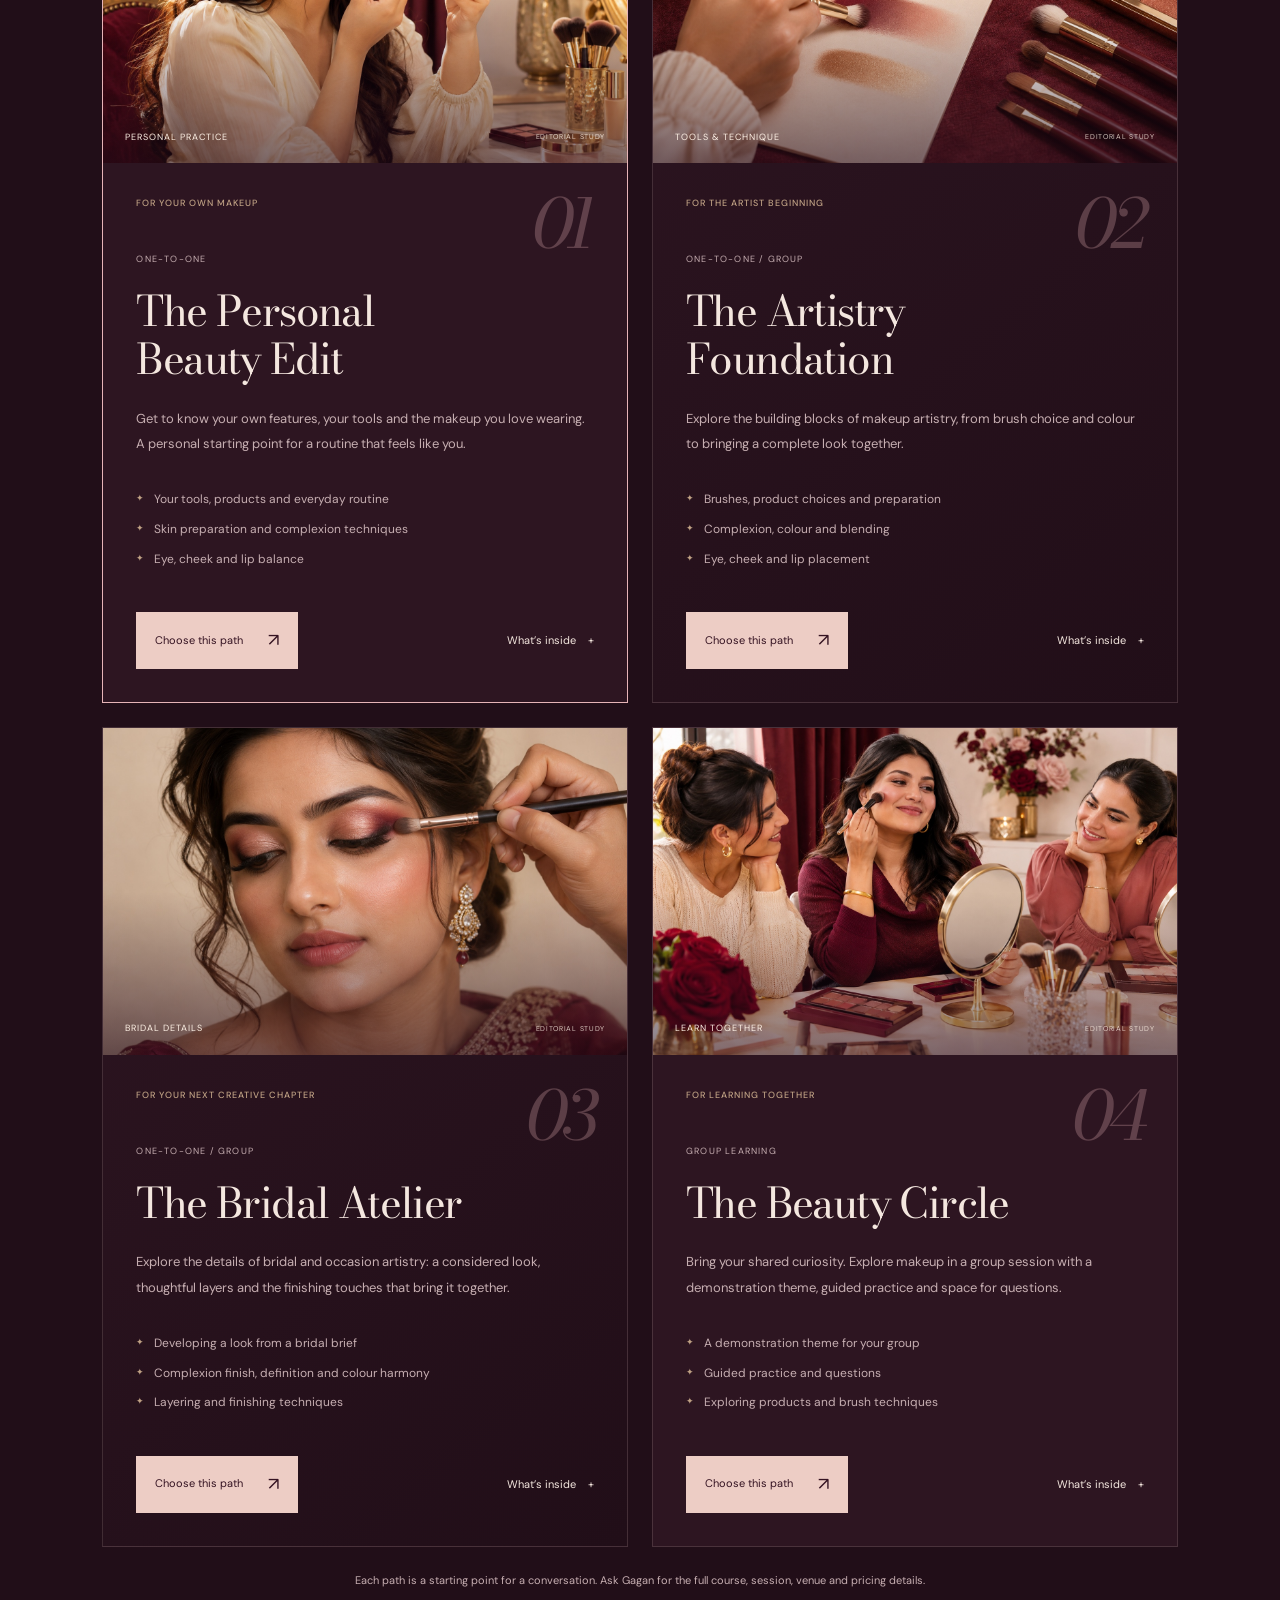
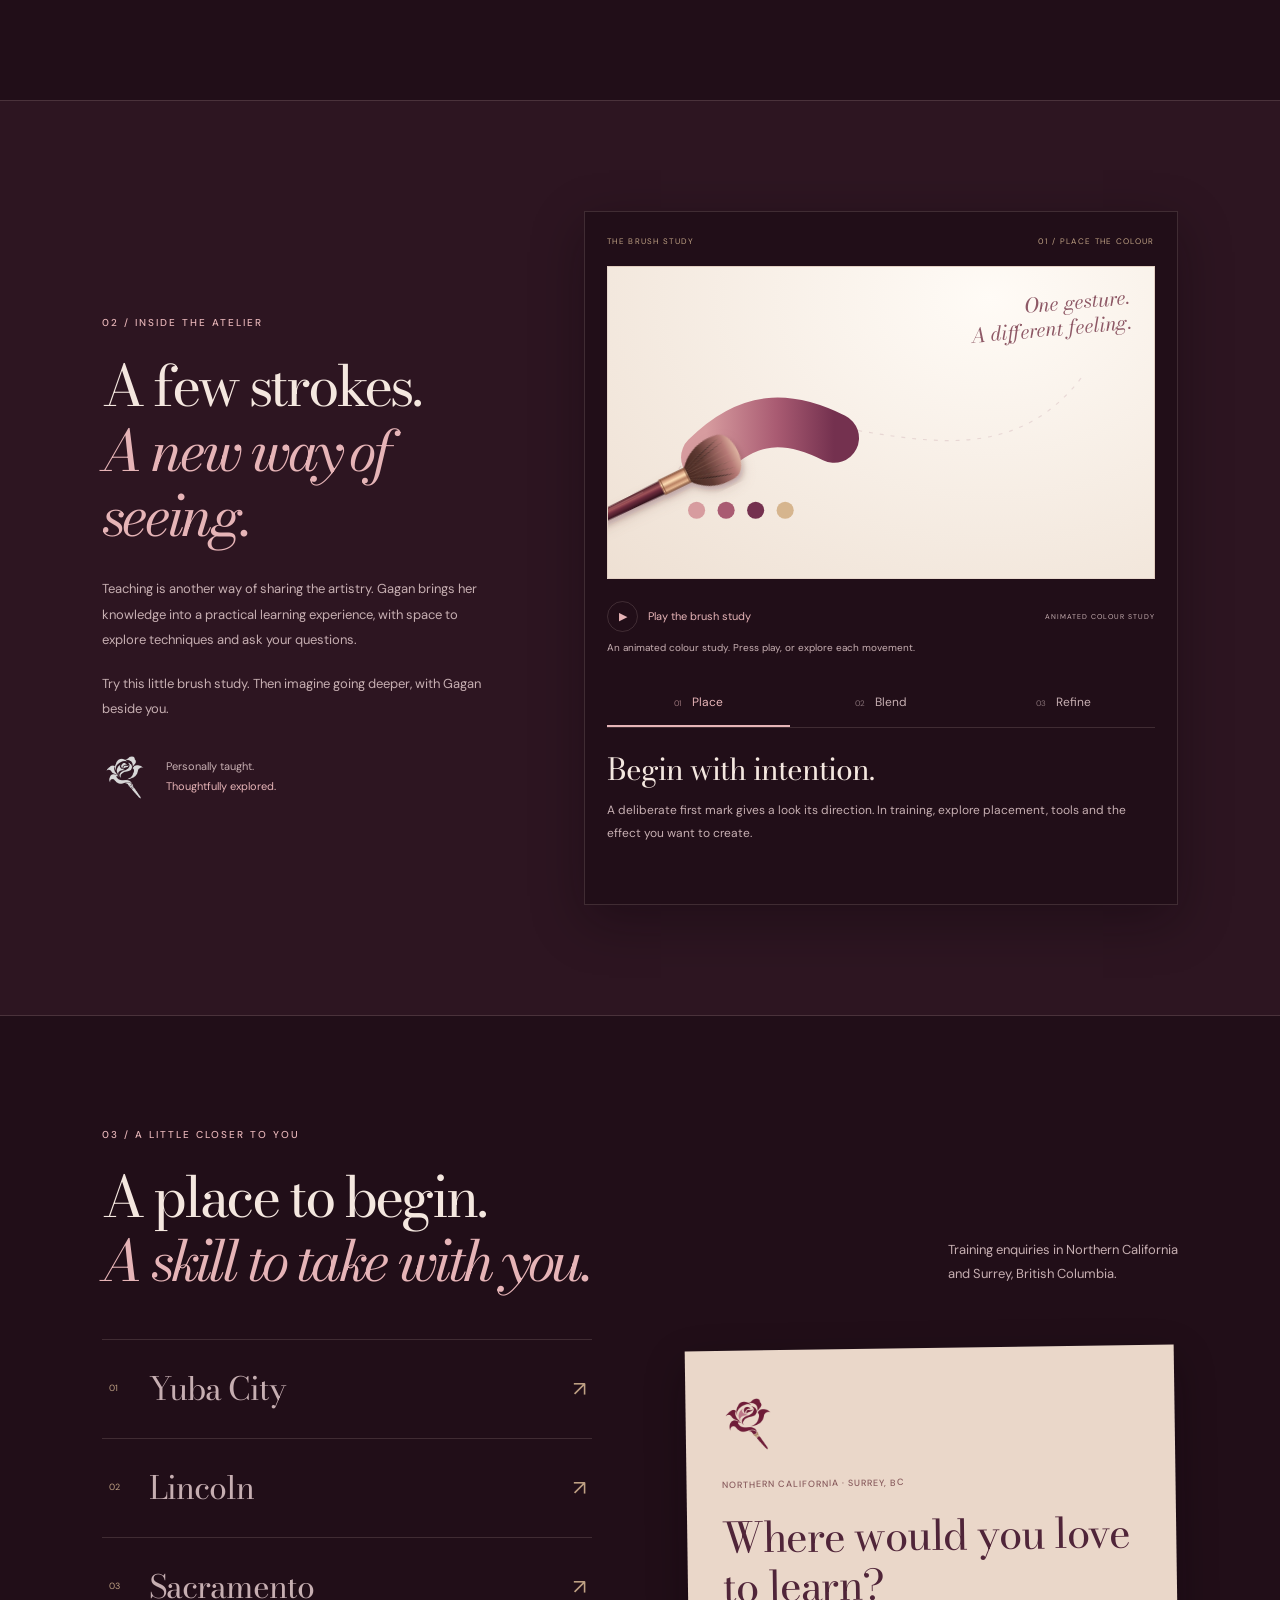
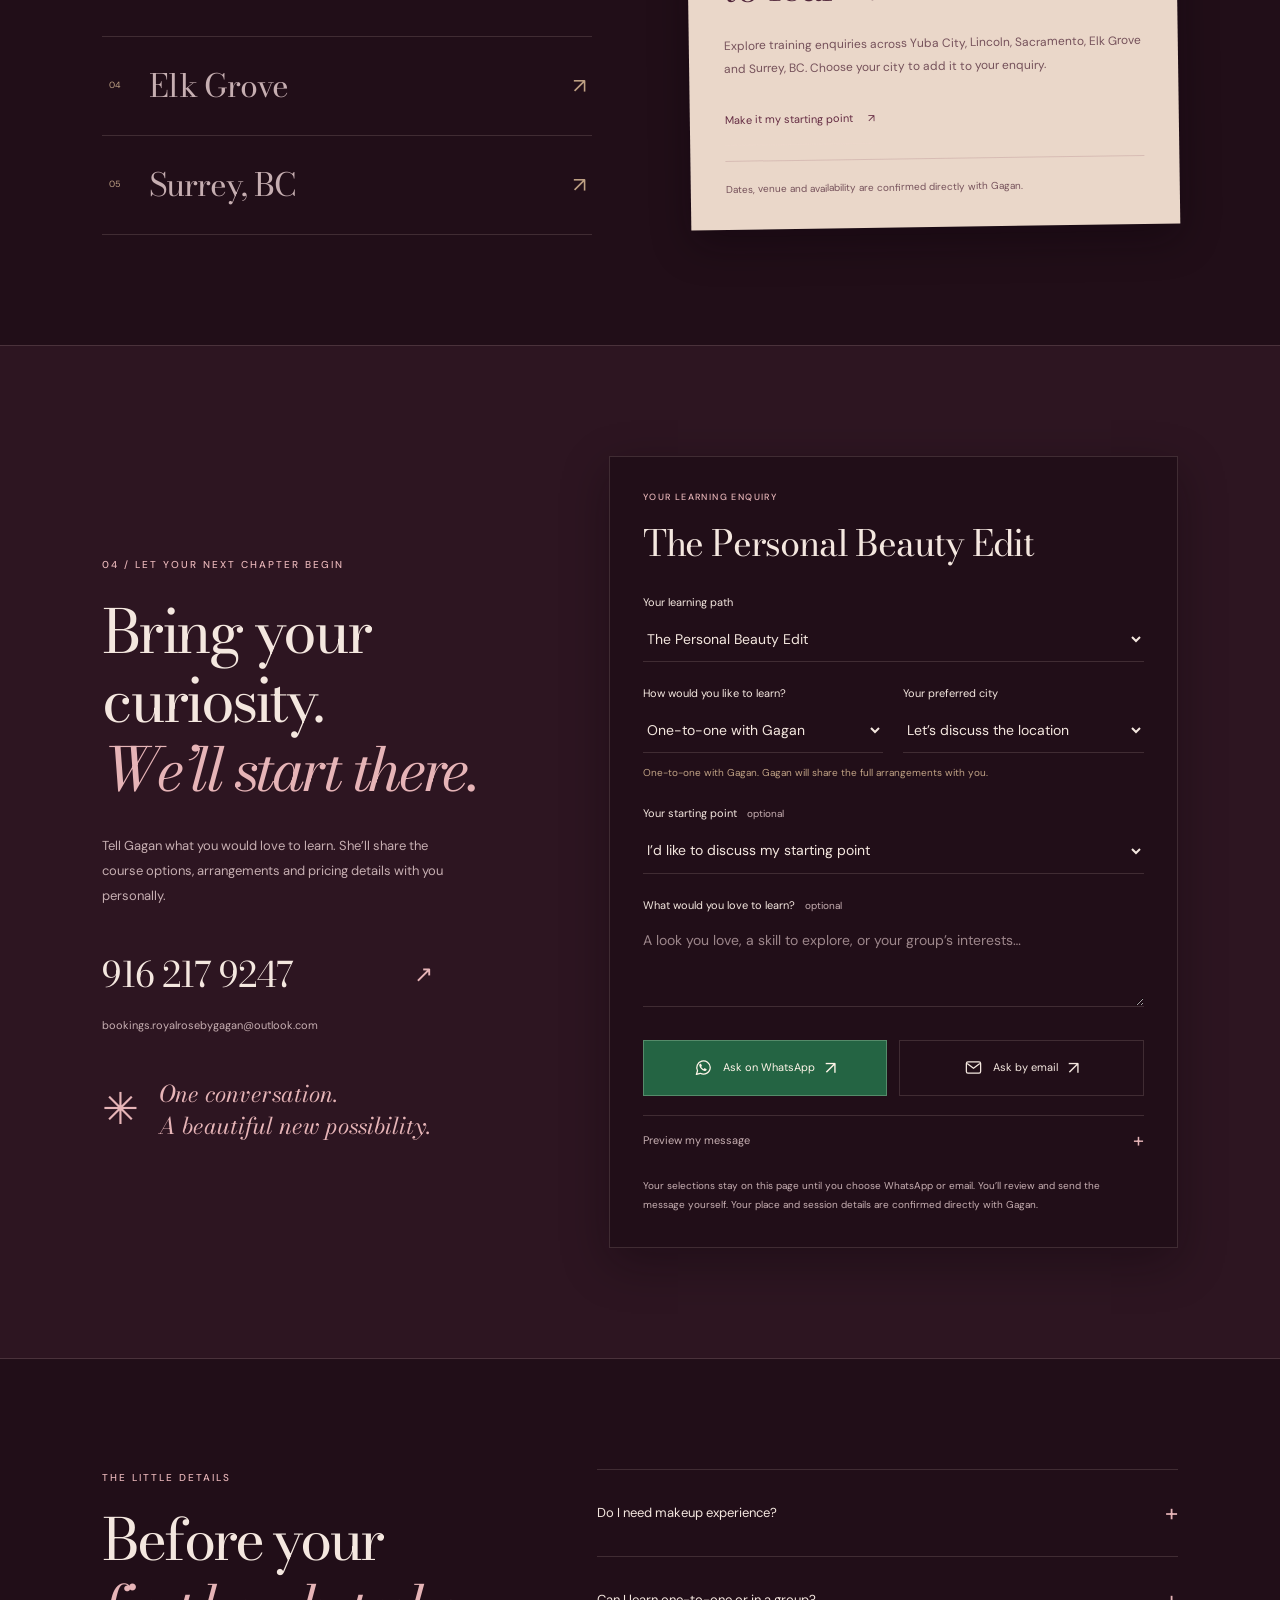
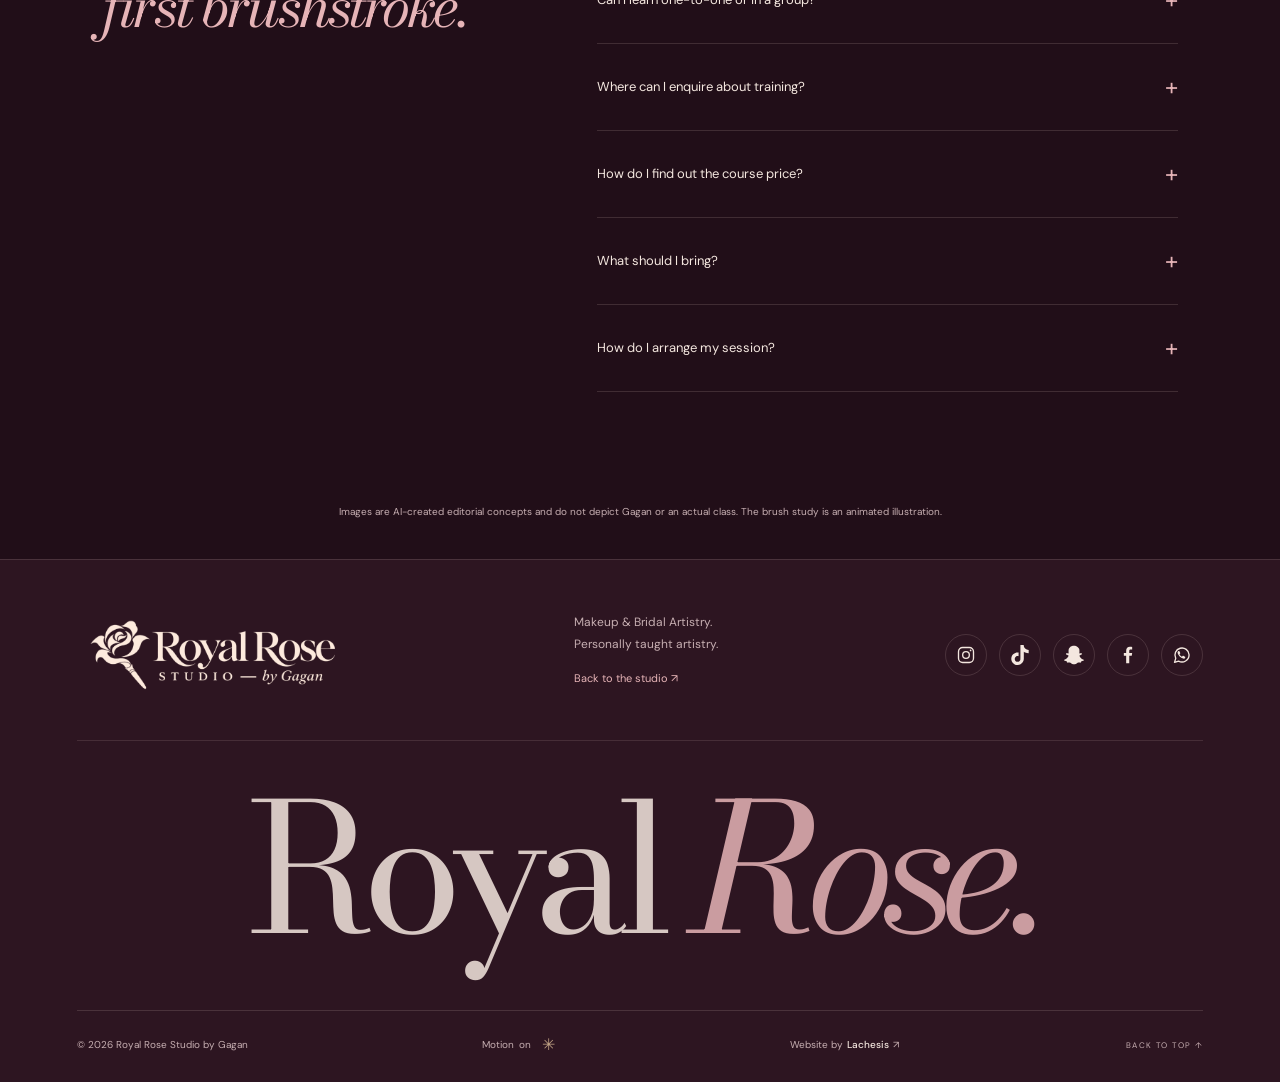
==== commit a67848e5: "Fix direct slide reveal and reduce image and canvas loading work" ====
--- a/academy.html
+++ b/academy.html
@@ -8,7 +8,8 @@
   <meta name="description" content="Learn makeup directly with Gagan. Explore one-to-one and group training in Yuba City, Lincoln, Sacramento, Elk Grove and Surrey, BC. Enquire for course and pricing details.">
   <meta property="og:title" content="Royal Rose Academy — Personally taught by Gagan"><meta property="og:description" content="Your artistry. In full bloom. Explore one-to-one and group makeup training with Gagan."><meta property="og:type" content="website"><meta property="og:image" content="https://anmoldotkapoor.github.io/REDROSESTUDIO/assets/academy-session.jpg"><meta property="og:image:alt" content="Editorial study of makeup brush technique; not a photograph of Gagan or a class"><link rel="canonical" href="https://anmoldotkapoor.github.io/REDROSESTUDIO/academy.html">
   <link rel="icon" href="assets/royal-rose-favicon.svg" type="image/svg+xml">
-  <link rel="stylesheet" href="fonts.css"><link rel="stylesheet" href="styles.css?v=f6cd16ce93"><link rel="stylesheet" href="academy.css?v=b1c9191c5d"><script src="academy.js?v=7d13ad7dde" type="module"></script>
+  <link rel="stylesheet" href="fonts.css">
+  <link rel="modulepreload" href="academy-data.mjs?v=afdd2584cf"><link rel="modulepreload" href="instagram-links.mjs?v=27bca4c578"><link rel="stylesheet" href="styles.css?v=c93127274e"><link rel="stylesheet" href="academy.css?v=b1c9191c5d"><script src="academy.js?v=7d13ad7dde" type="module"></script>
 </head>
 <body id="top" class="academy-page">
 <svg class="icon-library" xmlns="http://www.w3.org/2000/svg" aria-hidden="true"><defs>
@@ -24,7 +25,7 @@
 <div class="reading-progress" aria-hidden="true"><span></span></div><a class="skip-link" href="#main">Skip to content</a>
 <div class="announcement"><span>ROYAL ROSE ACADEMY <b>✦</b> PERSONALLY TAUGHT BY GAGAN</span><a href="#paths">Find your learning path <span aria-hidden="true">↗</span></a></div>
 <header class="header" id="masthead">
-  <a class="brand" href="index.html" aria-label="Royal Rose Studio by Gagan, home"><img class="brand-lockup" src="assets/royal-rose-logo.png" width="2172" height="724" alt="Royal Rose Studio by Gagan — rose and makeup brush logo"></a>
+  <a class="brand" href="index.html" aria-label="Royal Rose Studio by Gagan, home"><img class="brand-lockup" src="assets/royal-rose-logo-web.png" width="2172" height="724" alt="Royal Rose Studio by Gagan — rose and makeup brush logo"></a>
   <nav class="desktop-nav" aria-label="Main navigation"><a href="index.html#artistry">The artistry</a><a href="index.html#occasions">Your occasion</a><a href="index.html#experience">The experience</a><a href="academy.html" aria-current="page">Academy</a></nav>
   <div class="header-actions"><button class="theme-toggle" id="theme-toggle" aria-label="Switch to light mode" aria-pressed="false" title="Switch to light mode"><svg class="theme-sun" aria-hidden="true"><use href="#icon-sun"/></svg><svg class="theme-moon" aria-hidden="true"><use href="#icon-moon"/></svg><span id="theme-label">Light</span></button><a class="header-cta" href="#academy-enquire">Learn with Gagan <span aria-hidden="true">↗</span></a></div>
   <button class="menu-toggle" aria-expanded="false" aria-controls="mobile-nav" aria-label="Open menu"><span></span><span></span></button>
@@ -42,11 +43,11 @@
 <article class="course-card" data-course="bridal"><figure class="course-image"><img src="assets/academy-bridal.jpg" width="1536" height="1024" loading="lazy" decoding="async" alt="Editorial study of a precision brush refining a rose and bronze bridal-inspired eye look"><figcaption><span>BRIDAL DETAILS</span><i>EDITORIAL STUDY</i></figcaption></figure><div class="course-content"><div class="course-card-top"><p class="eyebrow">For your next creative chapter</p><span class="course-number" aria-hidden="true">03</span></div><span class="course-format">ONE-TO-ONE / GROUP</span><h3>The Bridal Atelier</h3><p>Explore the details of bridal and occasion artistry: a considered look, thoughtful layers and the finishing touches that bring it together.</p><ul class="course-highlights"><li>Developing a look from a bridal brief</li><li>Complexion finish, definition and colour harmony</li><li>Layering and finishing techniques</li></ul><div class="course-actions"><a class="button button-dark" href="#academy-enquire" data-choose-course="bridal">Choose this path <span aria-hidden="true">↗</span></a><button class="text-link" data-course-details="bridal" aria-label="Explore The Bridal Atelier">What’s inside <span aria-hidden="true">+</span></button></div></div></article>
 <article class="course-card" data-course="circle"><figure class="course-image"><img src="assets/academy-circle.jpg" width="1536" height="1024" loading="lazy" decoding="async" alt="Editorial concept of three adult learners sharing makeup practice around a studio table"><figcaption><span>LEARN TOGETHER</span><i>EDITORIAL STUDY</i></figcaption></figure><div class="course-content"><div class="course-card-top"><p class="eyebrow">For learning together</p><span class="course-number" aria-hidden="true">04</span></div><span class="course-format">GROUP LEARNING</span><h3>The Beauty Circle</h3><p>Bring your shared curiosity. Explore makeup in a group session with a demonstration theme, guided practice and space for questions.</p><ul class="course-highlights"><li>A demonstration theme for your group</li><li>Guided practice and questions</li><li>Exploring products and brush techniques</li></ul><div class="course-actions"><a class="button button-dark" href="#academy-enquire" data-choose-course="circle">Choose this path <span aria-hidden="true">↗</span></a><button class="text-link" data-course-details="circle" aria-label="Explore The Beauty Circle">What’s inside <span aria-hidden="true">+</span></button></div></div></article></div><p class="academy-pack-note">Each path is a starting point for a conversation. Ask Gagan for the full course, session, venue and pricing details.</p></section>
 
-  <section id="atelier" class="academy-atelier section-pad" aria-labelledby="atelier-title"><div class="academy-atelier-copy reveal"><p class="eyebrow">02 / INSIDE THE ATELIER</p><h2 id="atelier-title">A few strokes.<br><em>A new way of seeing.</em></h2><p>Teaching is another way of sharing the artistry. Gagan brings her knowledge into a practical learning experience, with space to explore techniques and ask your questions.</p><p>Try this little brush study. Then imagine going deeper, with Gagan beside you.</p><div class="mentor-signoff"><img src="assets/royal-rose-emblem.png" alt=""><span>Personally taught.<br><strong>Thoughtfully explored.</strong></span></div></div>
+  <section id="atelier" class="academy-atelier section-pad" aria-labelledby="atelier-title"><div class="academy-atelier-copy reveal"><p class="eyebrow">02 / INSIDE THE ATELIER</p><h2 id="atelier-title">A few strokes.<br><em>A new way of seeing.</em></h2><p>Teaching is another way of sharing the artistry. Gagan brings her knowledge into a practical learning experience, with space to explore techniques and ask your questions.</p><p>Try this little brush study. Then imagine going deeper, with Gagan beside you.</p><div class="mentor-signoff"><img src="assets/royal-rose-emblem-web.png" decoding="async" fetchpriority="low" alt=""><span>Personally taught.<br><strong>Thoughtfully explored.</strong></span></div></div>
     <div class="lesson-card reveal"><div class="lesson-top"><span>THE BRUSH STUDY</span><span id="lesson-cue">01 / PLACE THE COLOUR</span></div><div id="lesson-stage" class="lesson-stage" data-step="place"><svg class="pigment-study" viewBox="0 0 700 400" aria-hidden="true"><defs><linearGradient id="study-rose" x1="0" x2="1"><stop stop-color="#d79c9f"/><stop offset=".55" stop-color="#a95b72"/><stop offset="1" stop-color="#74314f"/></linearGradient><linearGradient id="study-gold" x1="0" x2="1"><stop stop-color="#d6b58e"/><stop offset="1" stop-color="#ae6e69"/></linearGradient><filter id="study-soft"><feGaussianBlur stdDeviation="10"/></filter></defs><path class="study-guide" d="M90 260C205 95 460 340 610 140" fill="none" stroke="#6d233f20" stroke-width="1.5" stroke-dasharray="5 9"/><g class="study-layer study-place"><path class="pigment-line" d="M125 245C180 190 230 190 290 220" pathLength="1" fill="none" stroke="url(#study-rose)" stroke-width="64" stroke-linecap="round"/></g><g class="study-layer study-blend"><path class="pigment-line" d="M125 245C245 70 430 350 580 165" pathLength="1" fill="none" stroke="url(#study-rose)" stroke-width="80" stroke-linecap="round" filter="url(#study-soft)"/><path class="pigment-line" d="M125 245C245 70 430 350 580 165" pathLength="1" fill="none" stroke="url(#study-rose)" stroke-width="50" stroke-linecap="round" opacity=".7"/></g><g class="study-layer study-refine"><path class="pigment-line" d="M125 245C245 70 430 350 580 165" pathLength="1" fill="none" stroke="url(#study-rose)" stroke-width="64" stroke-linecap="round" opacity=".9"/><path class="pigment-line gold-finish" d="M150 229C270 104 424 303 566 161" pathLength="1" fill="none" stroke="url(#study-gold)" stroke-width="5" stroke-linecap="round"/></g><circle cx="113" cy="313" r="11" fill="#d79c9f"/><circle cx="151" cy="313" r="11" fill="#a95b72"/><circle cx="189" cy="313" r="11" fill="#74314f"/><circle cx="227" cy="313" r="11" fill="#d6b58e"/></svg><img class="lesson-brush" src="assets/brush.svg" alt="" aria-hidden="true"><span class="lesson-paper-note" aria-hidden="true">One gesture.<br>A different feeling.</span></div><div class="lesson-control-row"><button id="lesson-play" class="lesson-play" aria-pressed="false" aria-describedby="lesson-motion-note"><span class="play-symbol" aria-hidden="true">▶</span><span id="lesson-play-label">Play the brush study</span></button><span class="lesson-animation-label">ANIMATED COLOUR STUDY</span></div><p id="lesson-motion-note" class="lesson-motion-note">An animated colour study. Press play, or explore each movement.</p><div class="lesson-steps" role="group" aria-label="Explore a brush movement"><button class="lesson-step" aria-pressed="true"><span>01</span> Place</button><button class="lesson-step" aria-pressed="false"><span>02</span> Blend</button><button class="lesson-step" aria-pressed="false"><span>03</span> Refine</button></div><div class="lesson-text"><h3 id="lesson-title">Begin with intention.</h3><p id="lesson-copy">A deliberate first mark gives a look its direction. In training, explore placement, tools and the effect you want to create.</p></div><p id="lesson-status" class="visually-hidden" role="status"></p></div>
   </section>
 
-  <section id="academy-locations" class="academy-locations section-pad" aria-labelledby="locations-title"><div class="academy-section-heading reveal"><div><p class="eyebrow">03 / A LITTLE CLOSER TO YOU</p><h2 id="locations-title">A place to begin.<br><em>A skill to take with you.</em></h2></div><p>Training enquiries in Northern California<br>and Surrey, British Columbia.</p></div><div class="academy-location-grid"><div class="academy-cities" role="group" aria-label="Choose your training city"><button class="city-choice" data-city="yuba-city" aria-pressed="false"><span>01</span> Yuba City <i aria-hidden="true">↗</i></button><button class="city-choice" data-city="lincoln" aria-pressed="false"><span>02</span> Lincoln <i aria-hidden="true">↗</i></button><button class="city-choice" data-city="sacramento" aria-pressed="false"><span>03</span> Sacramento <i aria-hidden="true">↗</i></button><button class="city-choice" data-city="elk-grove" aria-pressed="false"><span>04</span> Elk Grove <i aria-hidden="true">↗</i></button><button class="city-choice" data-city="surrey" aria-pressed="false"><span>05</span> Surrey, BC <i aria-hidden="true">↗</i></button></div><div class="city-note"><img src="assets/royal-rose-emblem.png" alt="" aria-hidden="true"><p id="city-region" class="eyebrow">NORTHERN CALIFORNIA · SURREY, BC</p><h3 id="city-title">Where would you love to learn?</h3><p id="city-copy">Explore training enquiries across Yuba City, Lincoln, Sacramento, Elk Grove and Surrey, BC. Choose your city to add it to your enquiry.</p><a class="text-link" href="#academy-enquire">Make it my starting point <span aria-hidden="true">↗</span></a><p class="fine-print">Dates, venue and availability are confirmed directly with Gagan.</p></div></div><p id="city-status" class="visually-hidden" role="status"></p></section>
+  <section id="academy-locations" class="academy-locations section-pad" aria-labelledby="locations-title"><div class="academy-section-heading reveal"><div><p class="eyebrow">03 / A LITTLE CLOSER TO YOU</p><h2 id="locations-title">A place to begin.<br><em>A skill to take with you.</em></h2></div><p>Training enquiries in Northern California<br>and Surrey, British Columbia.</p></div><div class="academy-location-grid"><div class="academy-cities" role="group" aria-label="Choose your training city"><button class="city-choice" data-city="yuba-city" aria-pressed="false"><span>01</span> Yuba City <i aria-hidden="true">↗</i></button><button class="city-choice" data-city="lincoln" aria-pressed="false"><span>02</span> Lincoln <i aria-hidden="true">↗</i></button><button class="city-choice" data-city="sacramento" aria-pressed="false"><span>03</span> Sacramento <i aria-hidden="true">↗</i></button><button class="city-choice" data-city="elk-grove" aria-pressed="false"><span>04</span> Elk Grove <i aria-hidden="true">↗</i></button><button class="city-choice" data-city="surrey" aria-pressed="false"><span>05</span> Surrey, BC <i aria-hidden="true">↗</i></button></div><div class="city-note"><img src="assets/royal-rose-emblem-web.png" decoding="async" fetchpriority="low" alt="" aria-hidden="true"><p id="city-region" class="eyebrow">NORTHERN CALIFORNIA · SURREY, BC</p><h3 id="city-title">Where would you love to learn?</h3><p id="city-copy">Explore training enquiries across Yuba City, Lincoln, Sacramento, Elk Grove and Surrey, BC. Choose your city to add it to your enquiry.</p><a class="text-link" href="#academy-enquire">Make it my starting point <span aria-hidden="true">↗</span></a><p class="fine-print">Dates, venue and availability are confirmed directly with Gagan.</p></div></div><p id="city-status" class="visually-hidden" role="status"></p></section>
 
   <section id="academy-enquire" class="academy-enquire section-pad" aria-labelledby="academy-enquire-title"><div class="academy-enquire-copy reveal"><p class="eyebrow">04 / LET YOUR NEXT CHAPTER BEGIN</p><h2 id="academy-enquire-title">Bring your curiosity.<br><em>We’ll start there.</em></h2><p>Tell Gagan what you would love to learn. She’ll share the course options, arrangements and pricing details with you personally.</p><a class="academy-direct-phone" href="tel:+19162179247">916 217 9247 <span aria-hidden="true">↗</span></a><p class="academy-direct-email"><a href="mailto:bookings.royalrosebygagan@outlook.com">bookings.royalrosebygagan@outlook.com</a></p><div class="academy-enquiry-note"><span aria-hidden="true">✳</span><p>One conversation.<br>A beautiful new possibility.</p></div></div>
     <form id="academy-planner" class="academy-planner"><p class="eyebrow">YOUR LEARNING ENQUIRY</p><h3 id="planner-course-title">The Personal Beauty Edit</h3><label for="course-select">Your learning path</label><select id="course-select" name="course"><option value="personal">The Personal Beauty Edit</option><option value="foundations">The Artistry Foundation</option><option value="bridal">The Bridal Atelier</option><option value="circle">The Beauty Circle</option></select><div class="academy-planner-row"><div><label for="format-select">How would you like to learn?</label><select id="format-select" name="format"><option value="one-to-one">One-to-one with Gagan</option></select></div><div><label for="city-select">Your preferred city</label><select id="city-select" name="city"><option value="">Let’s discuss the location</option><option value="yuba-city">Yuba City</option><option value="lincoln">Lincoln</option><option value="sacramento">Sacramento</option><option value="elk-grove">Elk Grove</option><option value="surrey">Surrey, BC, Canada</option></select></div></div><p id="planner-format-note" class="planner-format-note">One-to-one with Gagan. Gagan will share the full arrangements with you.</p><label for="experience-select">Your starting point <span>optional</span></label><select id="experience-select" name="experience"><option value="">I’d like to discuss my starting point</option><option value="new">I’m just starting</option><option value="personal">I’m comfortable doing my own makeup</option><option value="practising">I’m a practising makeup artist</option></select><label for="academy-goal">What would you love to learn? <span>optional</span></label><textarea id="academy-goal" name="goal" rows="3" maxlength="500" placeholder="A look you love, a skill to explore, or your group’s interests…"></textarea><div class="academy-contact-links"><a id="enquiry-whatsapp" class="button academy-whatsapp" href="https://wa.me/19162179247?text=Hi%20Gagan%2C%20please%20share%20Royal%20Rose%20Academy%20course%20and%20pricing%20details." target="_blank" rel="noopener noreferrer"><svg aria-hidden="true"><use href="#icon-whatsapp"/></svg>Ask on WhatsApp <span aria-hidden="true">↗</span></a><a id="enquiry-email" class="button button-outline" href="mailto:bookings.royalrosebygagan@outlook.com?subject=Royal%20Rose%20Academy%20enquiry"><svg aria-hidden="true"><use href="#icon-email"/></svg>Ask by email <span aria-hidden="true">↗</span></a></div><p id="planner-status" class="planner-status" role="status"></p><details id="message-preview" class="academy-message-preview"><summary>Preview my message <span aria-hidden="true">+</span></summary><pre id="academy-message">Hi Gagan, I’d love to learn about Royal Rose Academy. Please share the course options and pricing details.</pre><button type="button" id="copy-academy-message" class="text-link">Copy my enquiry <span aria-hidden="true">↗</span></button><p id="copy-academy-status" role="status"></p></details><p class="academy-privacy-note">Your selections stay on this page until you choose WhatsApp or email. You’ll review and send the message yourself. Your place and session details are confirmed directly with Gagan.</p></form>
@@ -55,10 +56,10 @@
   <section class="academy-faq section-pad" aria-labelledby="academy-faq-title"><div><p class="eyebrow">THE LITTLE DETAILS</p><h2 id="academy-faq-title">Before your<br><em>first brushstroke.</em></h2></div><div class="faq-list"><details><summary>Do I need makeup experience?<span>+</span></summary><p>There are starting points for learning your own makeup, exploring foundations and developing your artistry. Share your experience and goals with Gagan so she can discuss a suitable path with you.</p></details><details><summary>Can I learn one-to-one or in a group?<span>+</span></summary><p>Yes. The Personal Beauty Edit is a one-to-one path; The Beauty Circle is for group learning. The Artistry Foundation and The Bridal Atelier can be discussed as one-to-one or group training.</p></details><details><summary>Where can I enquire about training?<span>+</span></summary><p>Yuba City, Lincoln, Sacramento, Elk Grove and Surrey, BC, Canada. Gagan will confirm available dates, venue and arrangements directly with you.</p></details><details><summary>How do I find out the course price?<span>+</span></summary><p>Choose a path and use WhatsApp or email to request the complete course and pricing details from Gagan. Prices are shared personally; no booking or payment is taken on this website.</p></details><details><summary>What should I bring?<span>+</span></summary><p>Tell Gagan about the tools and products you already use and the skills you want to learn. She’ll confirm what to bring and the preparation for your chosen training.</p></details><details><summary>How do I arrange my session?<span>+</span></summary><p>Send your learning enquiry to Gagan. Together, discuss the path, learning format, city, dates and pricing before making any arrangements. An enquiry does not reserve or confirm a place.</p></details></div></section>
   <p class="academy-image-note">Images are AI-created editorial concepts and do not depict Gagan or an actual class. The brush study is an animated illustration.</p>
 </main>
-<footer class="footer"><div class="footer-top"><a class="brand" href="index.html"><img class="brand-lockup" src="assets/royal-rose-logo.png" width="2172" height="724" alt="Royal Rose Studio by Gagan — rose and makeup brush logo"></a><p>Makeup & Bridal Artistry.<br>Personally taught artistry.<br><a class="academy-footer-link" href="index.html">Back to the studio ↗</a></p><div class="footer-social"><a class="social-icon" href="https://www.instagram.com/royalrosestudiobygagan/" target="_blank" rel="noopener noreferrer" aria-label="Royal Rose Studio on Instagram" title="Instagram"><svg aria-hidden="true"><use href="#icon-instagram"/></svg></a><a class="social-icon" href="https://www.tiktok.com/@royalrosestudiobygagan" target="_blank" rel="noopener noreferrer" aria-label="Royal Rose Studio on TikTok, @royalrosestudiobygagan (opens in a new tab)" title="TikTok · @royalrosestudiobygagan"><svg aria-hidden="true"><use href="#icon-tiktok"/></svg></a><a class="social-icon" href="https://www.snapchat.com/add/royalrosestudio" target="_blank" rel="noopener noreferrer" aria-label="Add Royal Rose Studio on Snapchat, @royalrosestudio (opens in a new tab)" title="Snapchat · @royalrosestudio"><svg aria-hidden="true"><use href="#icon-snapchat"/></svg></a><button class="social-icon" id="facebook-info" aria-label="Find Royal Rose Studio on Facebook" title="Facebook"><svg aria-hidden="true"><use href="#icon-facebook"/></svg></button><a class="social-icon" href="https://wa.me/19162179247" target="_blank" rel="noopener noreferrer" aria-label="Chat with Gagan on WhatsApp" title="WhatsApp"><svg aria-hidden="true"><use href="#icon-whatsapp"/></svg></a></div></div><div class="footer-brandline" aria-hidden="true">Royal <em>Rose.</em></div><div class="footer-bottom"><span>© <span id="year">2026</span> Royal Rose Studio by Gagan</span><button id="motion-toggle" class="motion-toggle" aria-pressed="false">Motion <span>on</span> <i aria-hidden="true">✳</i></button><a class="footer-credit" id="site-credit" href="https://www.thelachesis.com" target="_blank" rel="noopener noreferrer">Website by <strong>Lachesis</strong> <span aria-hidden="true">↗</span></a><a href="#top">BACK TO TOP ↑</a></div></footer>
+<footer class="footer"><div class="footer-top"><a class="brand" href="index.html"><img class="brand-lockup" src="assets/royal-rose-logo-web.png" width="2172" height="724" alt="Royal Rose Studio by Gagan — rose and makeup brush logo"></a><p>Makeup & Bridal Artistry.<br>Personally taught artistry.<br><a class="academy-footer-link" href="index.html">Back to the studio ↗</a></p><div class="footer-social"><a class="social-icon" href="https://www.instagram.com/royalrosestudiobygagan/" target="_blank" rel="noopener noreferrer" aria-label="Royal Rose Studio on Instagram" title="Instagram"><svg aria-hidden="true"><use href="#icon-instagram"/></svg></a><a class="social-icon" href="https://www.tiktok.com/@royalrosestudiobygagan" target="_blank" rel="noopener noreferrer" aria-label="Royal Rose Studio on TikTok, @royalrosestudiobygagan (opens in a new tab)" title="TikTok · @royalrosestudiobygagan"><svg aria-hidden="true"><use href="#icon-tiktok"/></svg></a><a class="social-icon" href="https://www.snapchat.com/add/royalrosestudio" target="_blank" rel="noopener noreferrer" aria-label="Add Royal Rose Studio on Snapchat, @royalrosestudio (opens in a new tab)" title="Snapchat · @royalrosestudio"><svg aria-hidden="true"><use href="#icon-snapchat"/></svg></a><button class="social-icon" id="facebook-info" aria-label="Find Royal Rose Studio on Facebook" title="Facebook"><svg aria-hidden="true"><use href="#icon-facebook"/></svg></button><a class="social-icon" href="https://wa.me/19162179247" target="_blank" rel="noopener noreferrer" aria-label="Chat with Gagan on WhatsApp" title="WhatsApp"><svg aria-hidden="true"><use href="#icon-whatsapp"/></svg></a></div></div><div class="footer-brandline" aria-hidden="true">Royal <em>Rose.</em></div><div class="footer-bottom"><span>© <span id="year">2026</span> Royal Rose Studio by Gagan</span><button id="motion-toggle" class="motion-toggle" aria-pressed="false">Motion <span>on</span> <i aria-hidden="true">✳</i></button><a class="footer-credit" id="site-credit" href="https://www.thelachesis.com" target="_blank" rel="noopener noreferrer">Website by <strong>Lachesis</strong> <span aria-hidden="true">↗</span></a><a href="#top">BACK TO TOP ↑</a></div></footer>
 <a class="whatsapp-float" href="https://wa.me/19162179247?text=Hi%20Gagan%2C%20I%E2%80%99d%20love%20to%20ask%20about%20Royal%20Rose%20Academy%20training%20and%20pricing%20details." target="_blank" rel="noopener noreferrer" aria-label="Ask Gagan about Academy training on WhatsApp"><span>Let’s talk training</span><svg aria-hidden="true"><use href="#icon-whatsapp"/></svg></a>
 <div class="mobile-book"><a href="#paths">Find your path</a><a href="#academy-enquire">Learn with Gagan ↗</a></div>
-<dialog id="course-dialog" class="modal academy-course-dialog" aria-labelledby="course-dialog-title" aria-describedby="course-dialog-copy"><button class="modal-close" aria-label="Close training details">×</button><p class="eyebrow" id="course-dialog-category"></p><img id="course-dialog-image" src="assets/academy-personal.jpg" width="1536" height="1024" alt="Editorial study of personal makeup practice"><h2 id="course-dialog-title"></h2><p id="course-dialog-copy"></p><p class="course-dialog-formats" id="course-dialog-formats"></p><h3>What you’ll explore</h3><ul id="course-dialog-topics"></ul><p id="course-dialog-note"></p><div class="academy-contact-links"><a id="dialog-whatsapp" class="button academy-whatsapp" href="https://wa.me/19162179247" target="_blank" rel="noopener noreferrer"><svg aria-hidden="true"><use href="#icon-whatsapp"/></svg>WhatsApp for details ↗</a><a id="dialog-email" class="button button-outline" href="mailto:bookings.royalrosebygagan@outlook.com">Email for details ↗</a></div><button id="dialog-personalise" class="text-link">Personalise my enquiry <span aria-hidden="true">↗</span></button><p class="fine-print">Course, session, venue and pricing details are confirmed directly with Gagan.</p></dialog>
+<dialog id="course-dialog" class="modal academy-course-dialog" aria-labelledby="course-dialog-title" aria-describedby="course-dialog-copy"><button class="modal-close" aria-label="Close training details">×</button><p class="eyebrow" id="course-dialog-category"></p><img id="course-dialog-image" src="assets/academy-personal.jpg" width="1536" height="1024" alt="Editorial study of personal makeup practice" loading="lazy" decoding="async"><h2 id="course-dialog-title"></h2><p id="course-dialog-copy"></p><p class="course-dialog-formats" id="course-dialog-formats"></p><h3>What you’ll explore</h3><ul id="course-dialog-topics"></ul><p id="course-dialog-note"></p><div class="academy-contact-links"><a id="dialog-whatsapp" class="button academy-whatsapp" href="https://wa.me/19162179247" target="_blank" rel="noopener noreferrer"><svg aria-hidden="true"><use href="#icon-whatsapp"/></svg>WhatsApp for details ↗</a><a id="dialog-email" class="button button-outline" href="mailto:bookings.royalrosebygagan@outlook.com">Email for details ↗</a></div><button id="dialog-personalise" class="text-link">Personalise my enquiry <span aria-hidden="true">↗</span></button><p class="fine-print">Course, session, venue and pricing details are confirmed directly with Gagan.</p></dialog>
 <dialog id="facebook-dialog" class="modal info-modal" aria-labelledby="facebook-dialog-title"><button class="modal-close" aria-label="Close Facebook information">×</button><h2 id="facebook-dialog-title">Find Royal Rose Studio.</h2><p>Search Facebook for “Royal Rose Studio”. For the supplied Instagram profile, visit <a href="https://www.instagram.com/royalrosestudiobygagan/" target="_blank" rel="noopener noreferrer">@royalrosestudiobygagan ↗</a>.</p></dialog>
 <noscript><p class="academy-noscript">For course and pricing details, <a href="https://wa.me/19162179247">WhatsApp Gagan</a> or <a href="mailto:bookings.royalrosebygagan@outlook.com">send an email</a>.</p></noscript>
 </body></html>
--- a/styles.css
+++ b/styles.css
@@ -189,3 +189,11 @@
   input[type=range] { cursor:ew-resize; }
   button:disabled,input:disabled,select:disabled { cursor:not-allowed; }
 }
+
+/* The divider and the photograph are both comparison touch targets. */
+.paint-stage.split-active { cursor:ew-resize; touch-action:pan-y pinch-zoom; }
+.paint-stage.split-active > img:first-child { cursor:ew-resize; }
+.paint-stage.is-comparing { user-select:none; -webkit-user-select:none; }
+.split-guide > span { width:44px; height:44px; }
+input#split-reveal { touch-action:none; }
+@media(forced-colors:active) { input#split-reveal { appearance:auto; -webkit-appearance:auto; } }
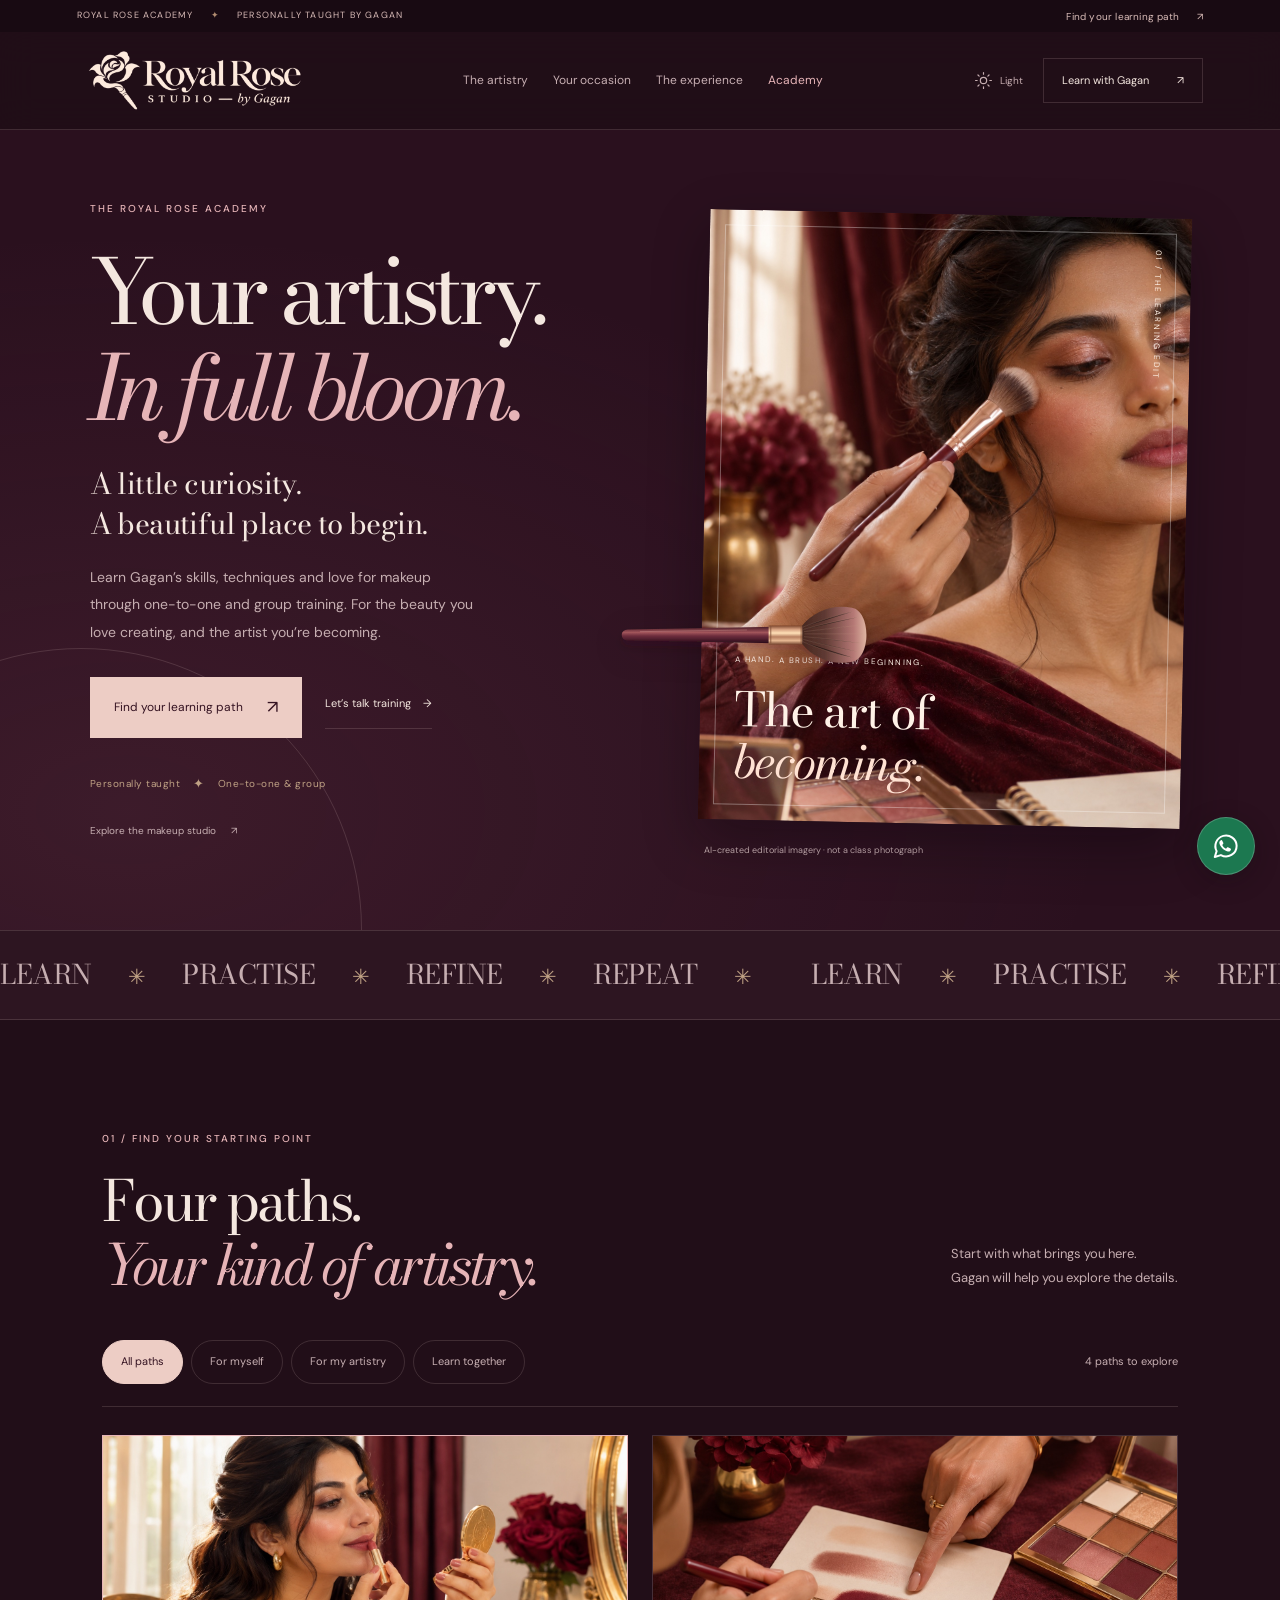
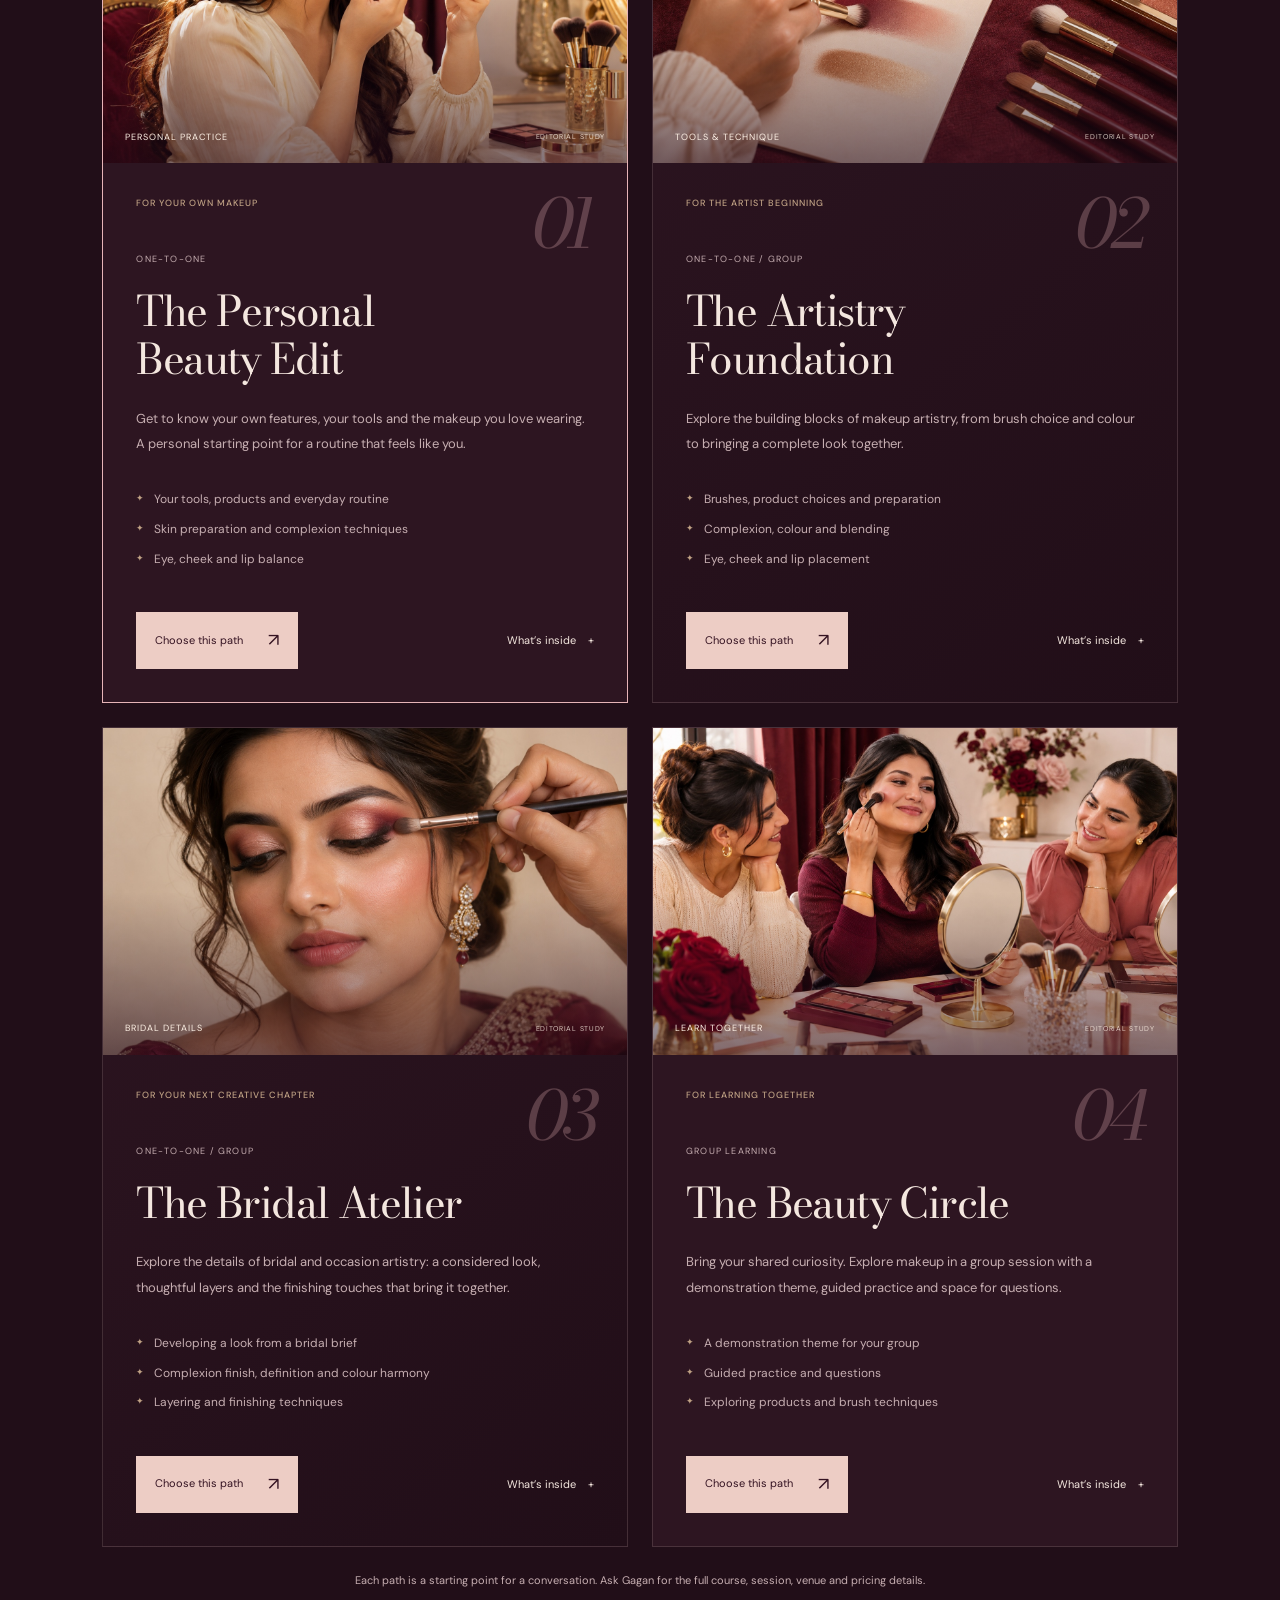
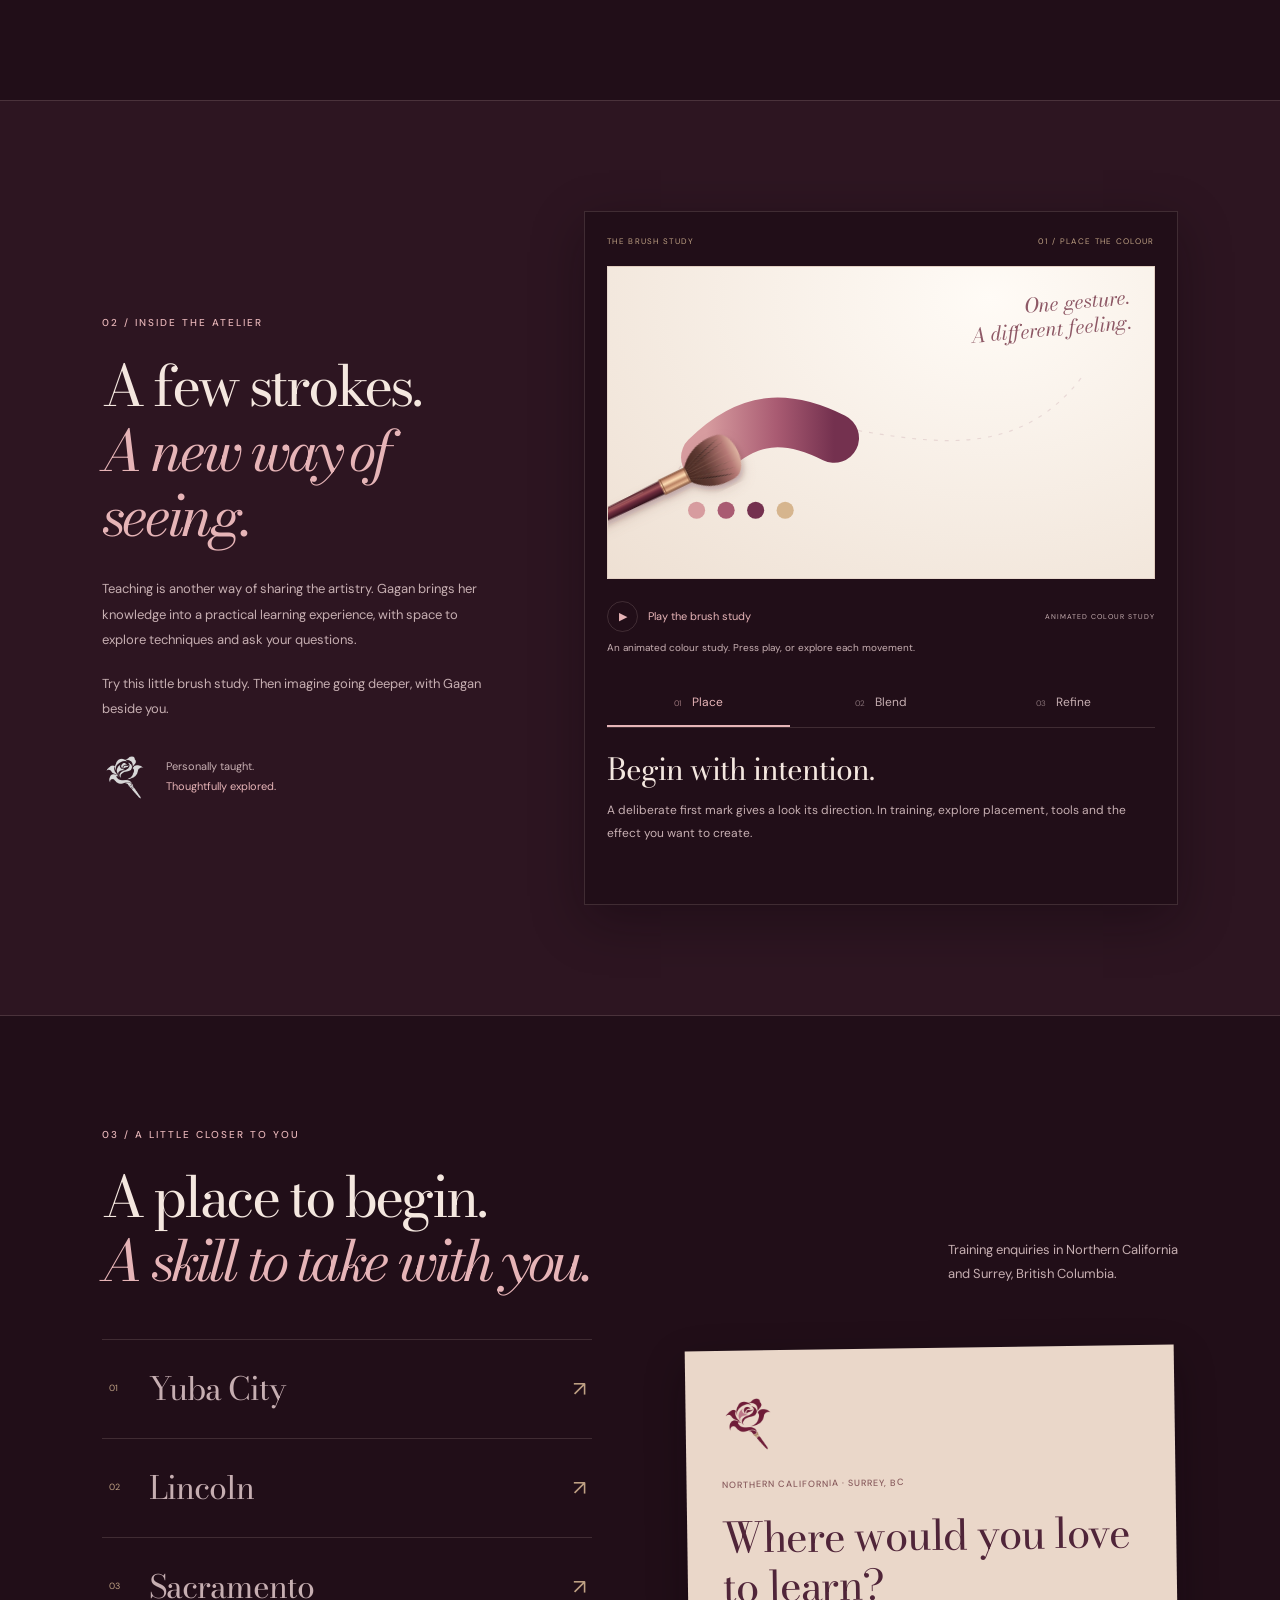
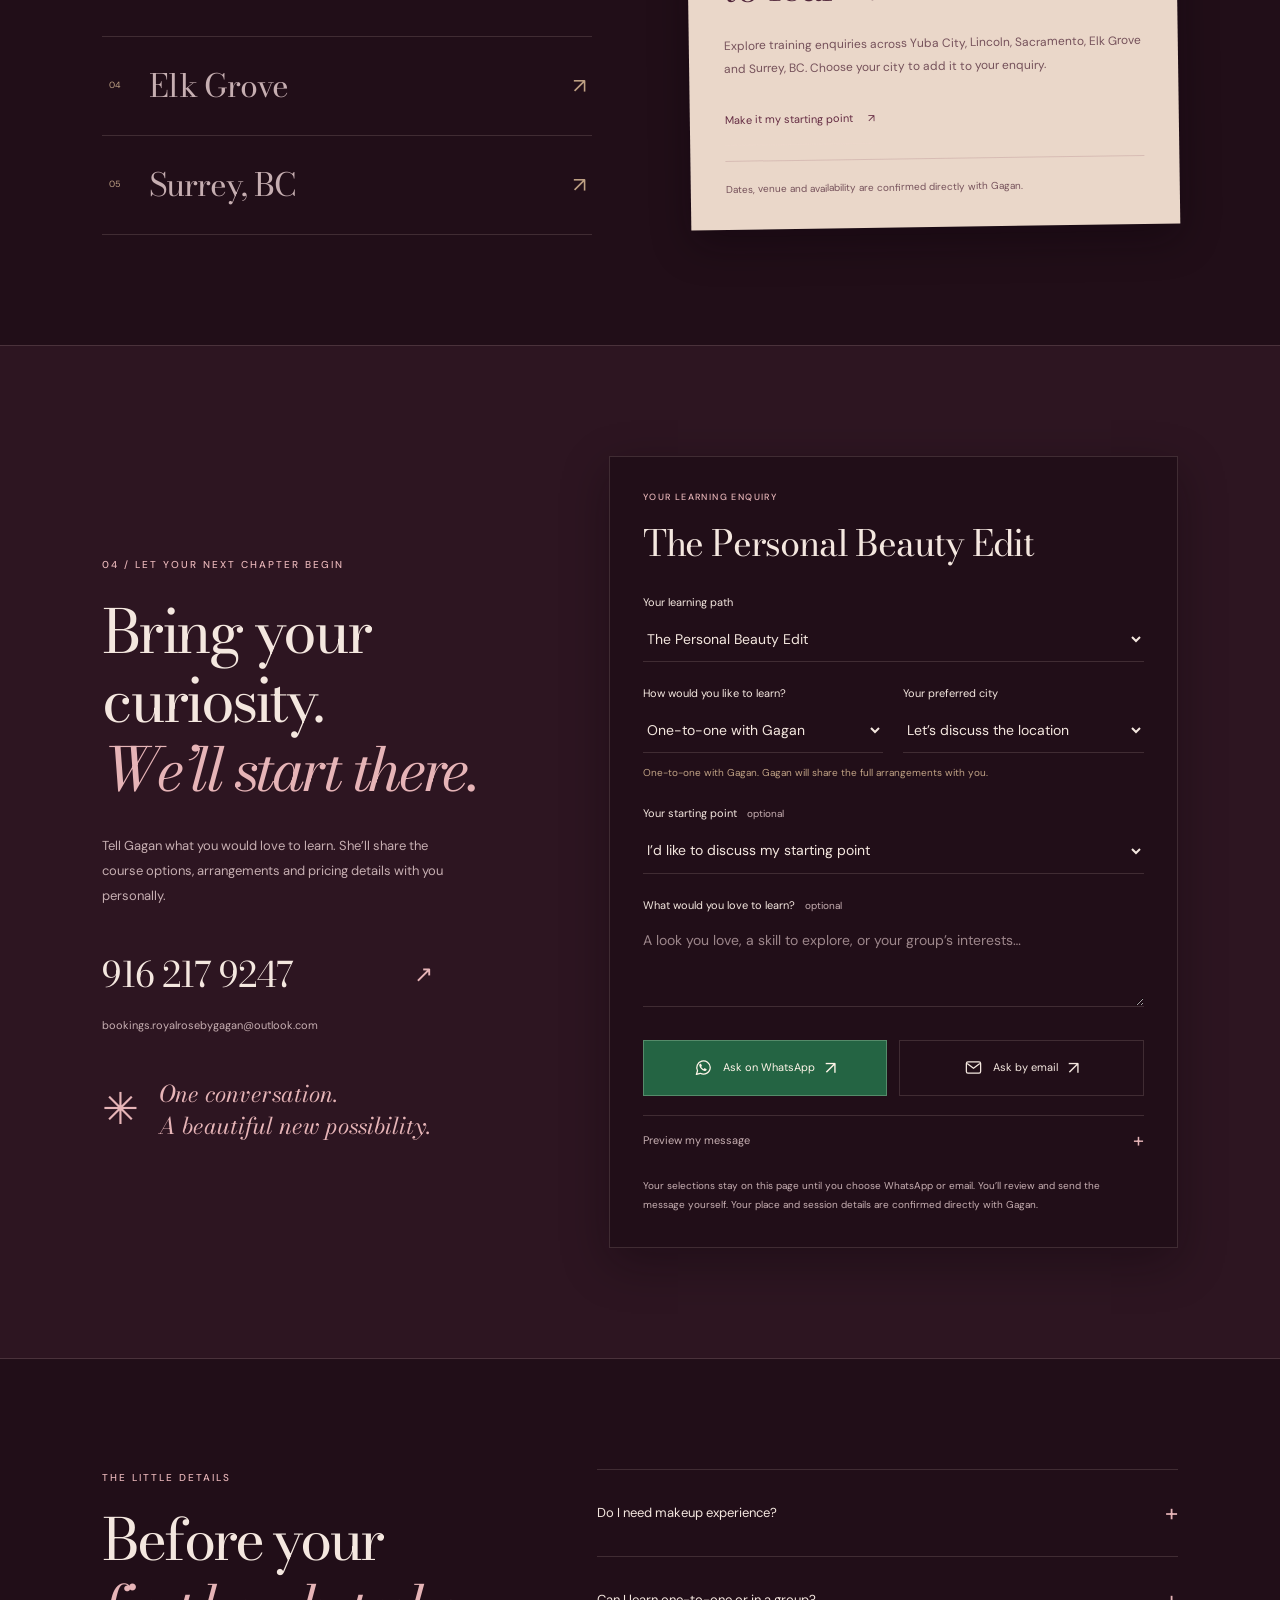
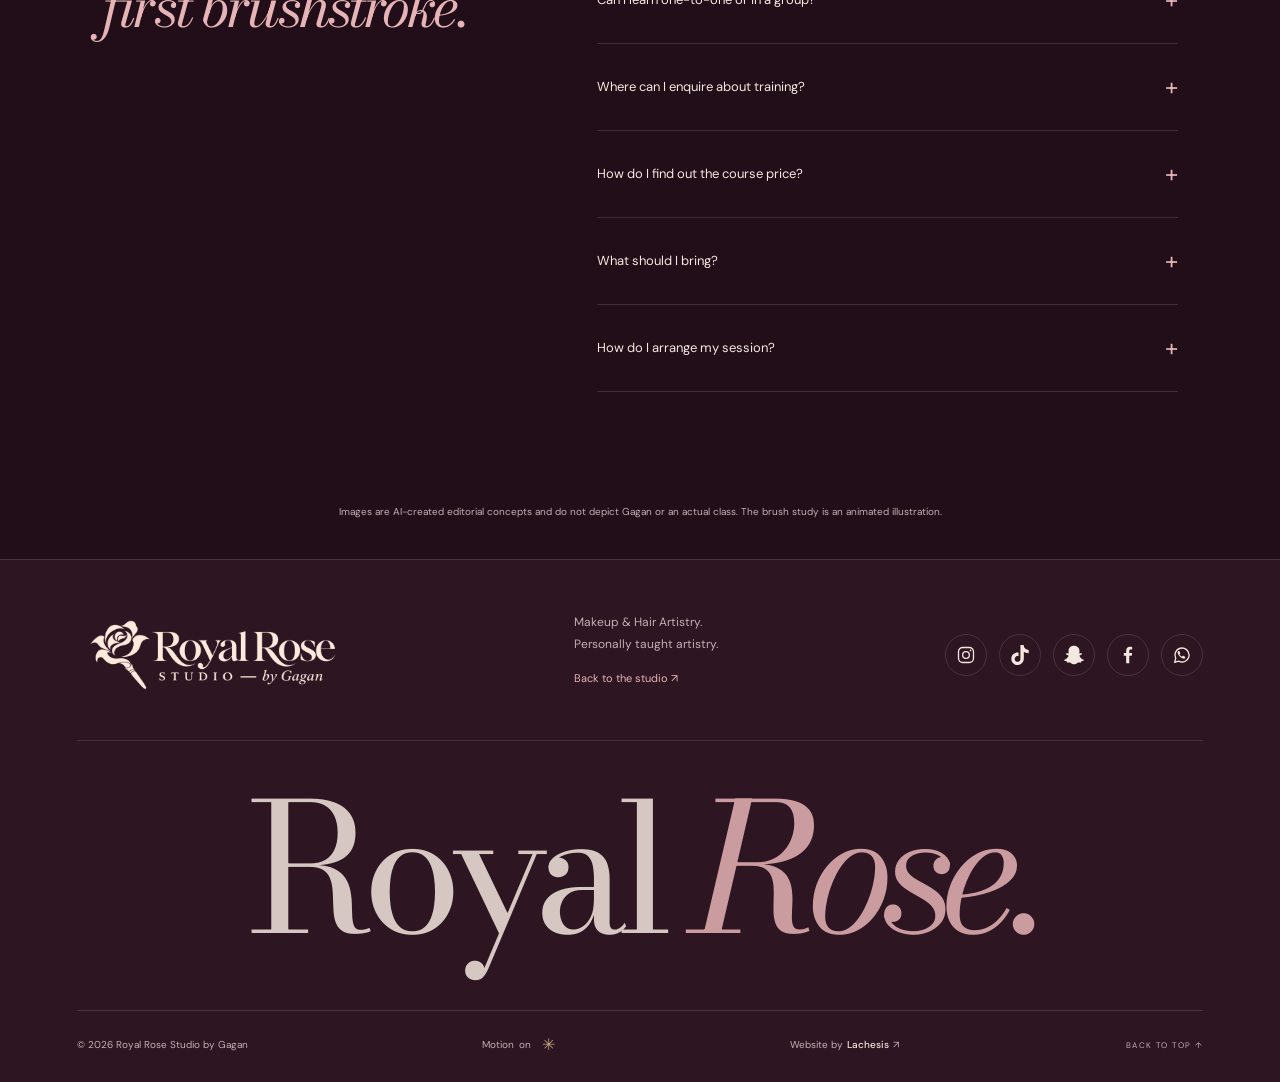
==== commit e942ea2d: "Update business descriptor to Makeup & Hair Artistry" ====
--- a/academy.html
+++ b/academy.html
@@ -56,7 +56,7 @@
   <section class="academy-faq section-pad" aria-labelledby="academy-faq-title"><div><p class="eyebrow">THE LITTLE DETAILS</p><h2 id="academy-faq-title">Before your<br><em>first brushstroke.</em></h2></div><div class="faq-list"><details><summary>Do I need makeup experience?<span>+</span></summary><p>There are starting points for learning your own makeup, exploring foundations and developing your artistry. Share your experience and goals with Gagan so she can discuss a suitable path with you.</p></details><details><summary>Can I learn one-to-one or in a group?<span>+</span></summary><p>Yes. The Personal Beauty Edit is a one-to-one path; The Beauty Circle is for group learning. The Artistry Foundation and The Bridal Atelier can be discussed as one-to-one or group training.</p></details><details><summary>Where can I enquire about training?<span>+</span></summary><p>Yuba City, Lincoln, Sacramento, Elk Grove and Surrey, BC, Canada. Gagan will confirm available dates, venue and arrangements directly with you.</p></details><details><summary>How do I find out the course price?<span>+</span></summary><p>Choose a path and use WhatsApp or email to request the complete course and pricing details from Gagan. Prices are shared personally; no booking or payment is taken on this website.</p></details><details><summary>What should I bring?<span>+</span></summary><p>Tell Gagan about the tools and products you already use and the skills you want to learn. She’ll confirm what to bring and the preparation for your chosen training.</p></details><details><summary>How do I arrange my session?<span>+</span></summary><p>Send your learning enquiry to Gagan. Together, discuss the path, learning format, city, dates and pricing before making any arrangements. An enquiry does not reserve or confirm a place.</p></details></div></section>
   <p class="academy-image-note">Images are AI-created editorial concepts and do not depict Gagan or an actual class. The brush study is an animated illustration.</p>
 </main>
-<footer class="footer"><div class="footer-top"><a class="brand" href="index.html"><img class="brand-lockup" src="assets/royal-rose-logo-web.png" width="2172" height="724" alt="Royal Rose Studio by Gagan — rose and makeup brush logo"></a><p>Makeup & Bridal Artistry.<br>Personally taught artistry.<br><a class="academy-footer-link" href="index.html">Back to the studio ↗</a></p><div class="footer-social"><a class="social-icon" href="https://www.instagram.com/royalrosestudiobygagan/" target="_blank" rel="noopener noreferrer" aria-label="Royal Rose Studio on Instagram" title="Instagram"><svg aria-hidden="true"><use href="#icon-instagram"/></svg></a><a class="social-icon" href="https://www.tiktok.com/@royalrosestudiobygagan" target="_blank" rel="noopener noreferrer" aria-label="Royal Rose Studio on TikTok, @royalrosestudiobygagan (opens in a new tab)" title="TikTok · @royalrosestudiobygagan"><svg aria-hidden="true"><use href="#icon-tiktok"/></svg></a><a class="social-icon" href="https://www.snapchat.com/add/royalrosestudio" target="_blank" rel="noopener noreferrer" aria-label="Add Royal Rose Studio on Snapchat, @royalrosestudio (opens in a new tab)" title="Snapchat · @royalrosestudio"><svg aria-hidden="true"><use href="#icon-snapchat"/></svg></a><button class="social-icon" id="facebook-info" aria-label="Find Royal Rose Studio on Facebook" title="Facebook"><svg aria-hidden="true"><use href="#icon-facebook"/></svg></button><a class="social-icon" href="https://wa.me/19162179247" target="_blank" rel="noopener noreferrer" aria-label="Chat with Gagan on WhatsApp" title="WhatsApp"><svg aria-hidden="true"><use href="#icon-whatsapp"/></svg></a></div></div><div class="footer-brandline" aria-hidden="true">Royal <em>Rose.</em></div><div class="footer-bottom"><span>© <span id="year">2026</span> Royal Rose Studio by Gagan</span><button id="motion-toggle" class="motion-toggle" aria-pressed="false">Motion <span>on</span> <i aria-hidden="true">✳</i></button><a class="footer-credit" id="site-credit" href="https://www.thelachesis.com" target="_blank" rel="noopener noreferrer">Website by <strong>Lachesis</strong> <span aria-hidden="true">↗</span></a><a href="#top">BACK TO TOP ↑</a></div></footer>
+<footer class="footer"><div class="footer-top"><a class="brand" href="index.html"><img class="brand-lockup" src="assets/royal-rose-logo-web.png" width="2172" height="724" alt="Royal Rose Studio by Gagan — rose and makeup brush logo"></a><p>Makeup &amp; Hair Artistry.<br>Personally taught artistry.<br><a class="academy-footer-link" href="index.html">Back to the studio ↗</a></p><div class="footer-social"><a class="social-icon" href="https://www.instagram.com/royalrosestudiobygagan/" target="_blank" rel="noopener noreferrer" aria-label="Royal Rose Studio on Instagram" title="Instagram"><svg aria-hidden="true"><use href="#icon-instagram"/></svg></a><a class="social-icon" href="https://www.tiktok.com/@royalrosestudiobygagan" target="_blank" rel="noopener noreferrer" aria-label="Royal Rose Studio on TikTok, @royalrosestudiobygagan (opens in a new tab)" title="TikTok · @royalrosestudiobygagan"><svg aria-hidden="true"><use href="#icon-tiktok"/></svg></a><a class="social-icon" href="https://www.snapchat.com/add/royalrosestudio" target="_blank" rel="noopener noreferrer" aria-label="Add Royal Rose Studio on Snapchat, @royalrosestudio (opens in a new tab)" title="Snapchat · @royalrosestudio"><svg aria-hidden="true"><use href="#icon-snapchat"/></svg></a><button class="social-icon" id="facebook-info" aria-label="Find Royal Rose Studio on Facebook" title="Facebook"><svg aria-hidden="true"><use href="#icon-facebook"/></svg></button><a class="social-icon" href="https://wa.me/19162179247" target="_blank" rel="noopener noreferrer" aria-label="Chat with Gagan on WhatsApp" title="WhatsApp"><svg aria-hidden="true"><use href="#icon-whatsapp"/></svg></a></div></div><div class="footer-brandline" aria-hidden="true">Royal <em>Rose.</em></div><div class="footer-bottom"><span>© <span id="year">2026</span> Royal Rose Studio by Gagan</span><button id="motion-toggle" class="motion-toggle" aria-pressed="false">Motion <span>on</span> <i aria-hidden="true">✳</i></button><a class="footer-credit" id="site-credit" href="https://www.thelachesis.com" target="_blank" rel="noopener noreferrer">Website by <strong>Lachesis</strong> <span aria-hidden="true">↗</span></a><a href="#top">BACK TO TOP ↑</a></div></footer>
 <a class="whatsapp-float" href="https://wa.me/19162179247?text=Hi%20Gagan%2C%20I%E2%80%99d%20love%20to%20ask%20about%20Royal%20Rose%20Academy%20training%20and%20pricing%20details." target="_blank" rel="noopener noreferrer" aria-label="Ask Gagan about Academy training on WhatsApp"><span>Let’s talk training</span><svg aria-hidden="true"><use href="#icon-whatsapp"/></svg></a>
 <div class="mobile-book"><a href="#paths">Find your path</a><a href="#academy-enquire">Learn with Gagan ↗</a></div>
 <dialog id="course-dialog" class="modal academy-course-dialog" aria-labelledby="course-dialog-title" aria-describedby="course-dialog-copy"><button class="modal-close" aria-label="Close training details">×</button><p class="eyebrow" id="course-dialog-category"></p><img id="course-dialog-image" src="assets/academy-personal.jpg" width="1536" height="1024" alt="Editorial study of personal makeup practice" loading="lazy" decoding="async"><h2 id="course-dialog-title"></h2><p id="course-dialog-copy"></p><p class="course-dialog-formats" id="course-dialog-formats"></p><h3>What you’ll explore</h3><ul id="course-dialog-topics"></ul><p id="course-dialog-note"></p><div class="academy-contact-links"><a id="dialog-whatsapp" class="button academy-whatsapp" href="https://wa.me/19162179247" target="_blank" rel="noopener noreferrer"><svg aria-hidden="true"><use href="#icon-whatsapp"/></svg>WhatsApp for details ↗</a><a id="dialog-email" class="button button-outline" href="mailto:bookings.royalrosebygagan@outlook.com">Email for details ↗</a></div><button id="dialog-personalise" class="text-link">Personalise my enquiry <span aria-hidden="true">↗</span></button><p class="fine-print">Course, session, venue and pricing details are confirmed directly with Gagan.</p></dialog>
